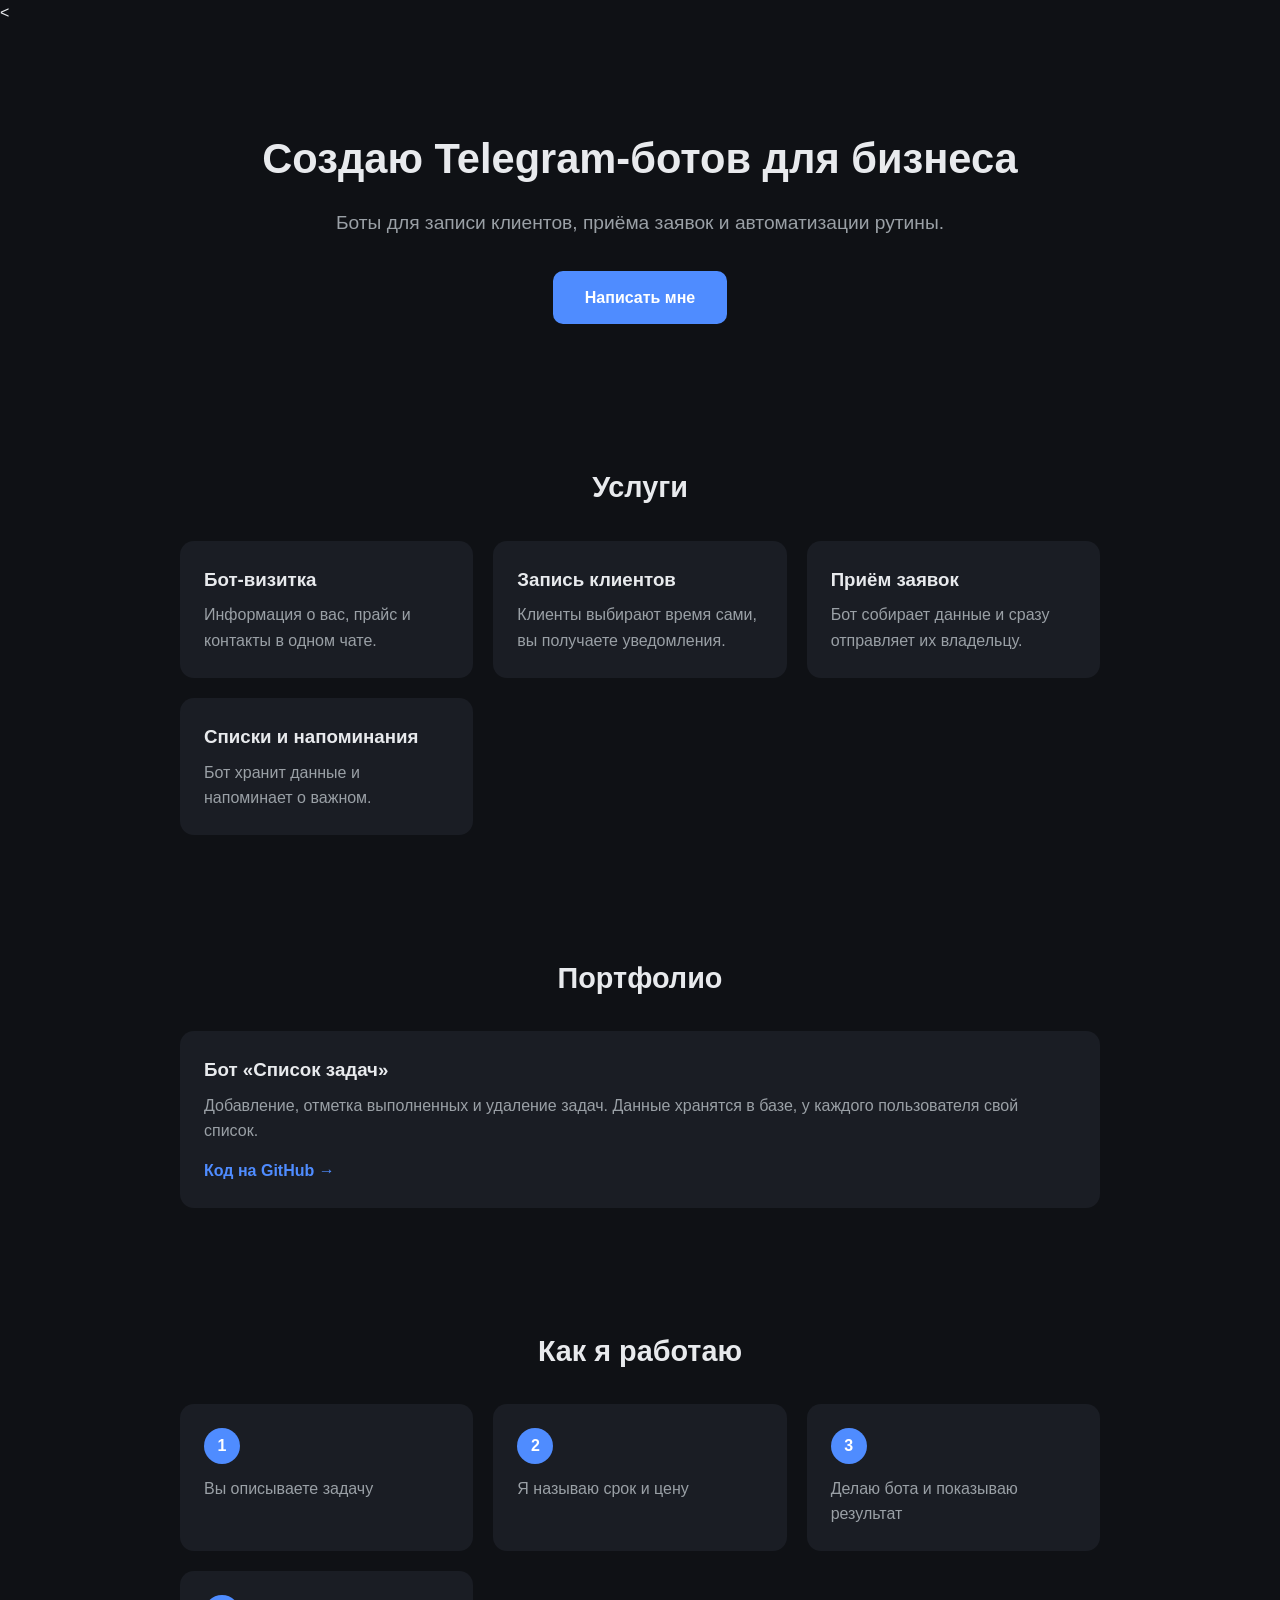
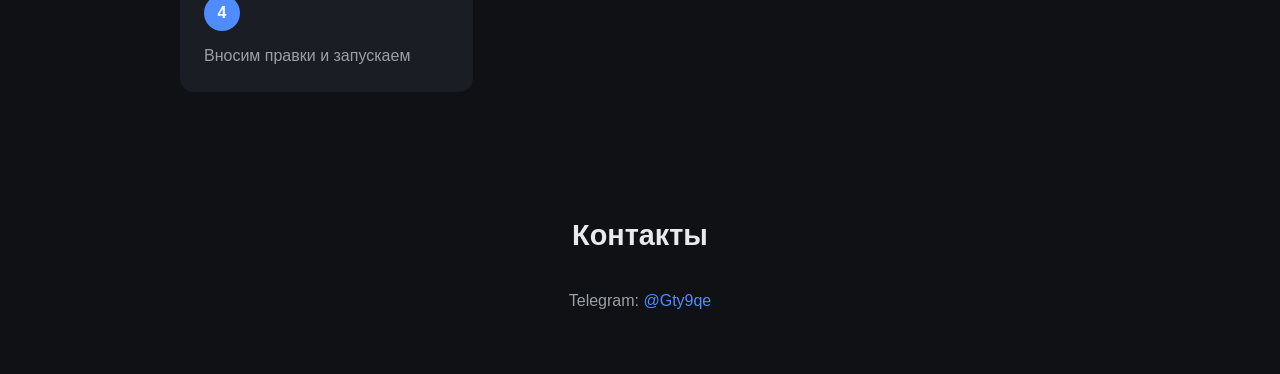
==== index.html @ fd4184c9 "Сайт-визитка" ====
<<!DOCTYPE html>
<html lang="ru">
<head>
    <meta charset="UTF-8">
    <meta name="viewport" content="width=device-width, initial-scale=1.0">
    <title>Создание Telegram-ботов</title>
    <link rel="stylesheet" href="style.css">
</head>
<body>

    <header class="hero">
        <div class="container">
            <h1>Создаю Telegram-ботов для бизнеса</h1>
            <p>Боты для записи клиентов, приёма заявок и автоматизации рутины.</p>
            <a class="btn" href="https://t.me/Gty9qe">Написать мне</a>
        </div>
    </header>

    <section id="services">
        <div class="container">
            <h2>Услуги</h2>
            <div class="cards">
                <div class="card">
                    <h3>Бот-визитка</h3>
                    <p>Информация о вас, прайс и контакты в одном чате.</p>
                </div>
                <div class="card">
                    <h3>Запись клиентов</h3>
                    <p>Клиенты выбирают время сами, вы получаете уведомления.</p>
                </div>
                <div class="card">
                    <h3>Приём заявок</h3>
                    <p>Бот собирает данные и сразу отправляет их владельцу.</p>
                </div>
                <div class="card">
                    <h3>Списки и напоминания</h3>
                    <p>Бот хранит данные и напоминает о важном.</p>
                </div>
            </div>
        </div>
    </section>

    <section id="portfolio">
        <div class="container">
            <h2>Портфолио</h2>
            <div class="cards">
                <div class="card">
                    <h3>Бот «Список задач»</h3>
                    <p>Добавление, отметка выполненных и удаление задач. Данные хранятся в базе, у каждого пользователя свой список.</p>
                    <a href="https://github.com/dizer1221/todo-telegram-bot">Код на GitHub →</a>
                </div>
            </div>
        </div>
    </section>

    <section id="how">
        <div class="container">
            <h2>Как я работаю</h2>
            <div class="cards">
                <div class="card">
                    <span class="num">1</span>
                    <p>Вы описываете задачу</p>
                </div>
                <div class="card">
                    <span class="num">2</span>
                    <p>Я называю срок и цену</p>
                </div>
                <div class="card">
                    <span class="num">3</span>
                    <p>Делаю бота и показываю результат</p>
                </div>
                <div class="card">
                    <span class="num">4</span>
                    <p>Вносим правки и запускаем</p>
                </div>
            </div>
        </div>
    </section>

    <footer>
        <div class="container">
            <h2>Контакты</h2>
            <p>Telegram: <a href="https://t.me/Gty9qe">@Gty9qe</a></p>
        </div>
    </footer>

</body>
</html>
---- style.css ----
* {
    box-sizing: border-box;
    margin: 0;
    padding: 0;
}

:root {
    --bg: #0f1115;
    --card: #1a1d24;
    --text: #e8eaed;
    --muted: #9aa0a6;
    --accent: #4f8cff;
}

body {
    font-family: "Segoe UI", Arial, sans-serif;
    background: var(--bg);
    color: var(--text);
    line-height: 1.6;
}

.container {
    max-width: 960px;
    margin: 0 auto;
    padding: 0 20px;
}

.hero {
    padding: 100px 0 80px;
    text-align: center;
}

.hero h1 {
    font-size: 2.6rem;
    margin-bottom: 16px;
}

.hero p {
    color: var(--muted);
    font-size: 1.2rem;
    margin-bottom: 32px;
}

.btn {
    display: inline-block;
    background: var(--accent);
    color: #fff;
    text-decoration: none;
    padding: 14px 32px;
    border-radius: 10px;
    font-weight: 600;
    transition: transform 0.2s, opacity 0.2s;
}

.btn:hover {
    transform: translateY(-2px);
    opacity: 0.9;
}

section {
    padding: 60px 0;
}

h2 {
    font-size: 1.8rem;
    margin-bottom: 30px;
    text-align: center;
}

.cards {
    display: grid;
    grid-template-columns: repeat(auto-fit, minmax(220px, 1fr));
    gap: 20px;
}

.card {
    background: var(--card);
    padding: 24px;
    border-radius: 14px;
}

.card h3 {
    margin-bottom: 8px;
}

.card p {
    color: var(--muted);
}

.card a {
    display: inline-block;
    margin-top: 14px;
    color: var(--accent);
    text-decoration: none;
    font-weight: 600;
}

.num {
    display: inline-block;
    width: 36px;
    height: 36px;
    line-height: 36px;
    text-align: center;
    border-radius: 50%;
    background: var(--accent);
    color: #fff;
    font-weight: 700;
    margin-bottom: 12px;
}

footer {
    padding: 60px 0;
    text-align: center;
}

footer p {
    color: var(--muted);
}

footer a {
    color: var(--accent);
    text-decoration: none;
}@media (max-width: 600px) {
    .hero {
        padding: 60px 0 50px;
    }

    .hero h1 {
        font-size: 1.8rem;
    }

    .hero p {
        font-size: 1rem;
    }

    section {
        padding: 40px 0;
    }
}
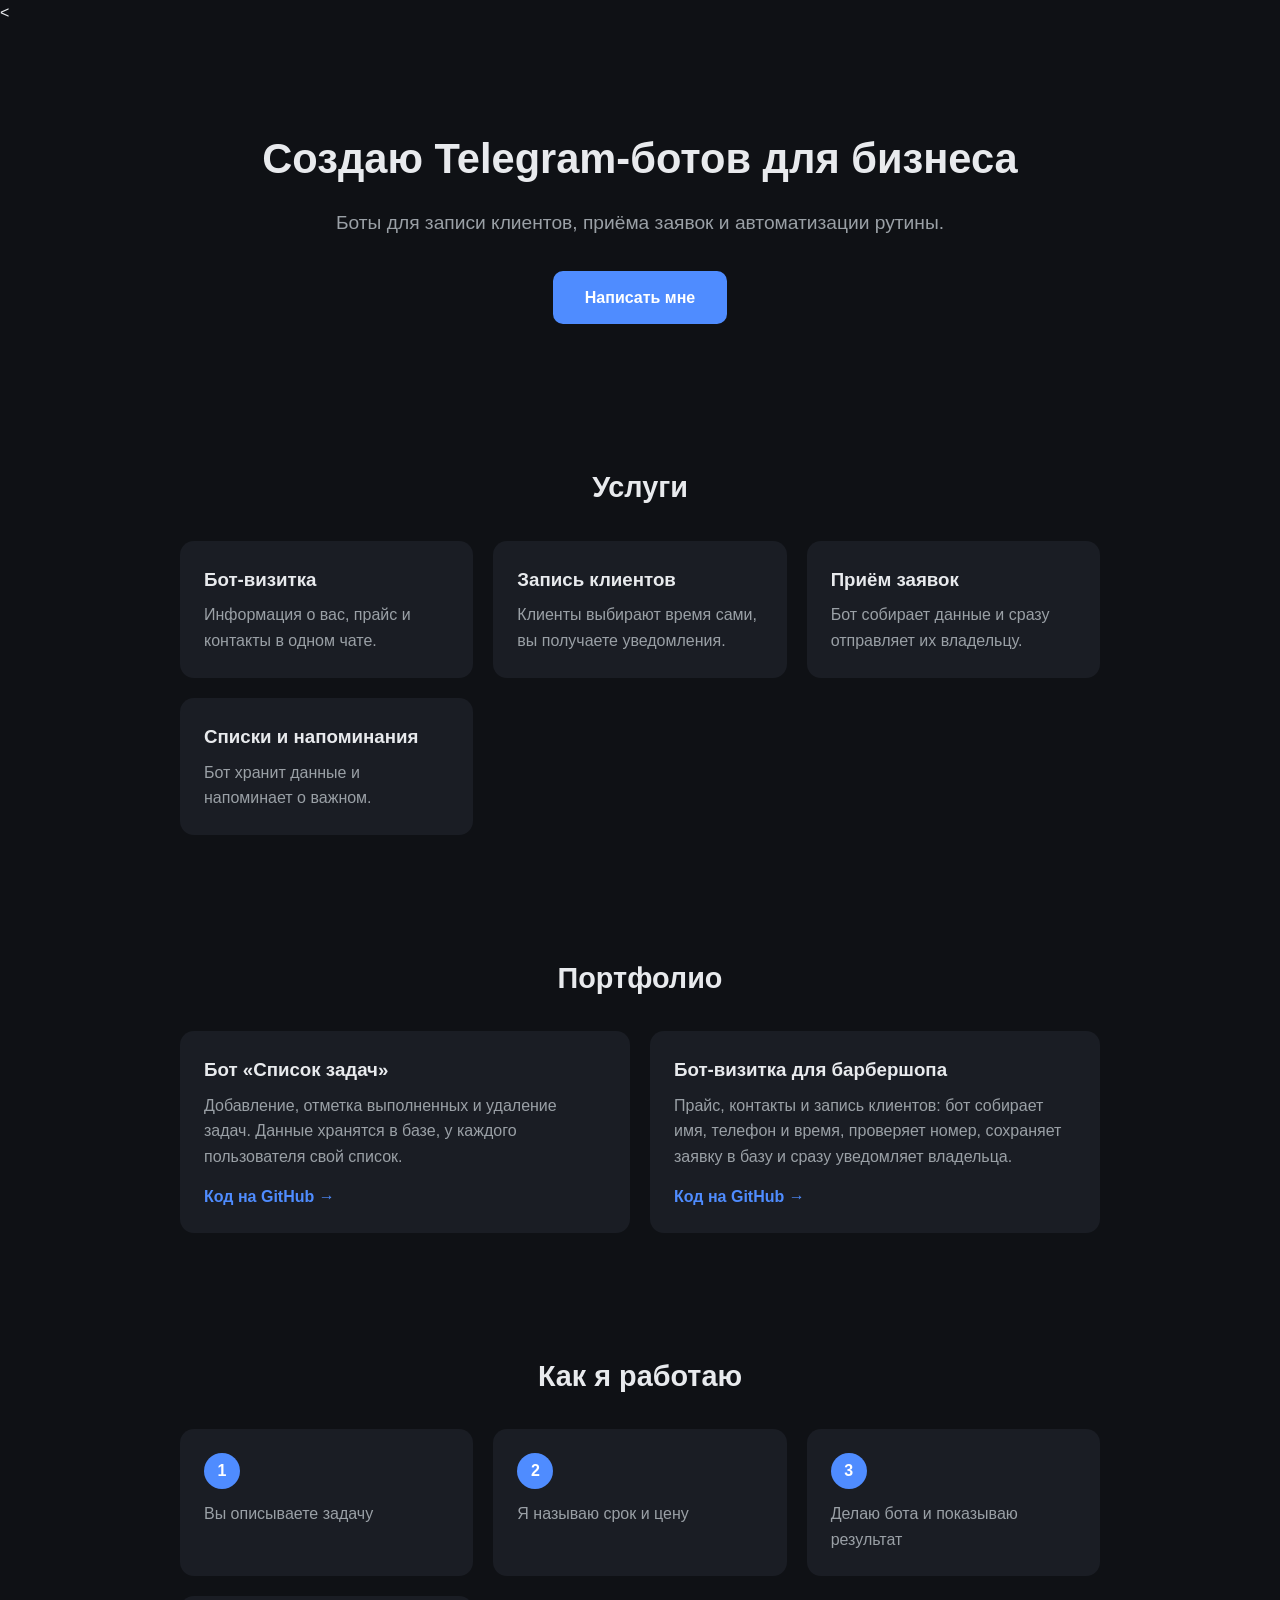
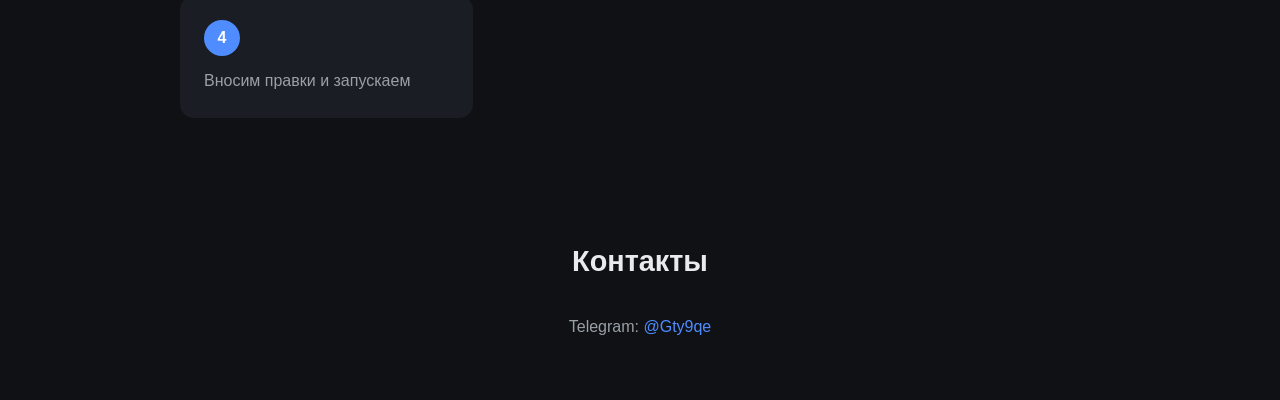
==== commit 2ee5835c: "Добавил Mini App" ====
--- a/index.html
+++ b/index.html
@@ -49,6 +49,11 @@
                     <p>Добавление, отметка выполненных и удаление задач. Данные хранятся в базе, у каждого пользователя свой список.</p>
                     <a href="https://github.com/dizer1221/todo-telegram-bot">Код на GitHub →</a>
                 </div>
+                                <div class="card">
+                    <h3>Бот-визитка для барбершопа</h3>
+                    <p>Прайс, контакты и запись клиентов: бот собирает имя, телефон и время, проверяет номер, сохраняет заявку в базу и сразу уведомляет владельца.</p>
+                    <a href="https://github.com/dizer1221/barber-telegram-bot">Код на GitHub →</a>
+                </div>
             </div>
         </div>
     </section>
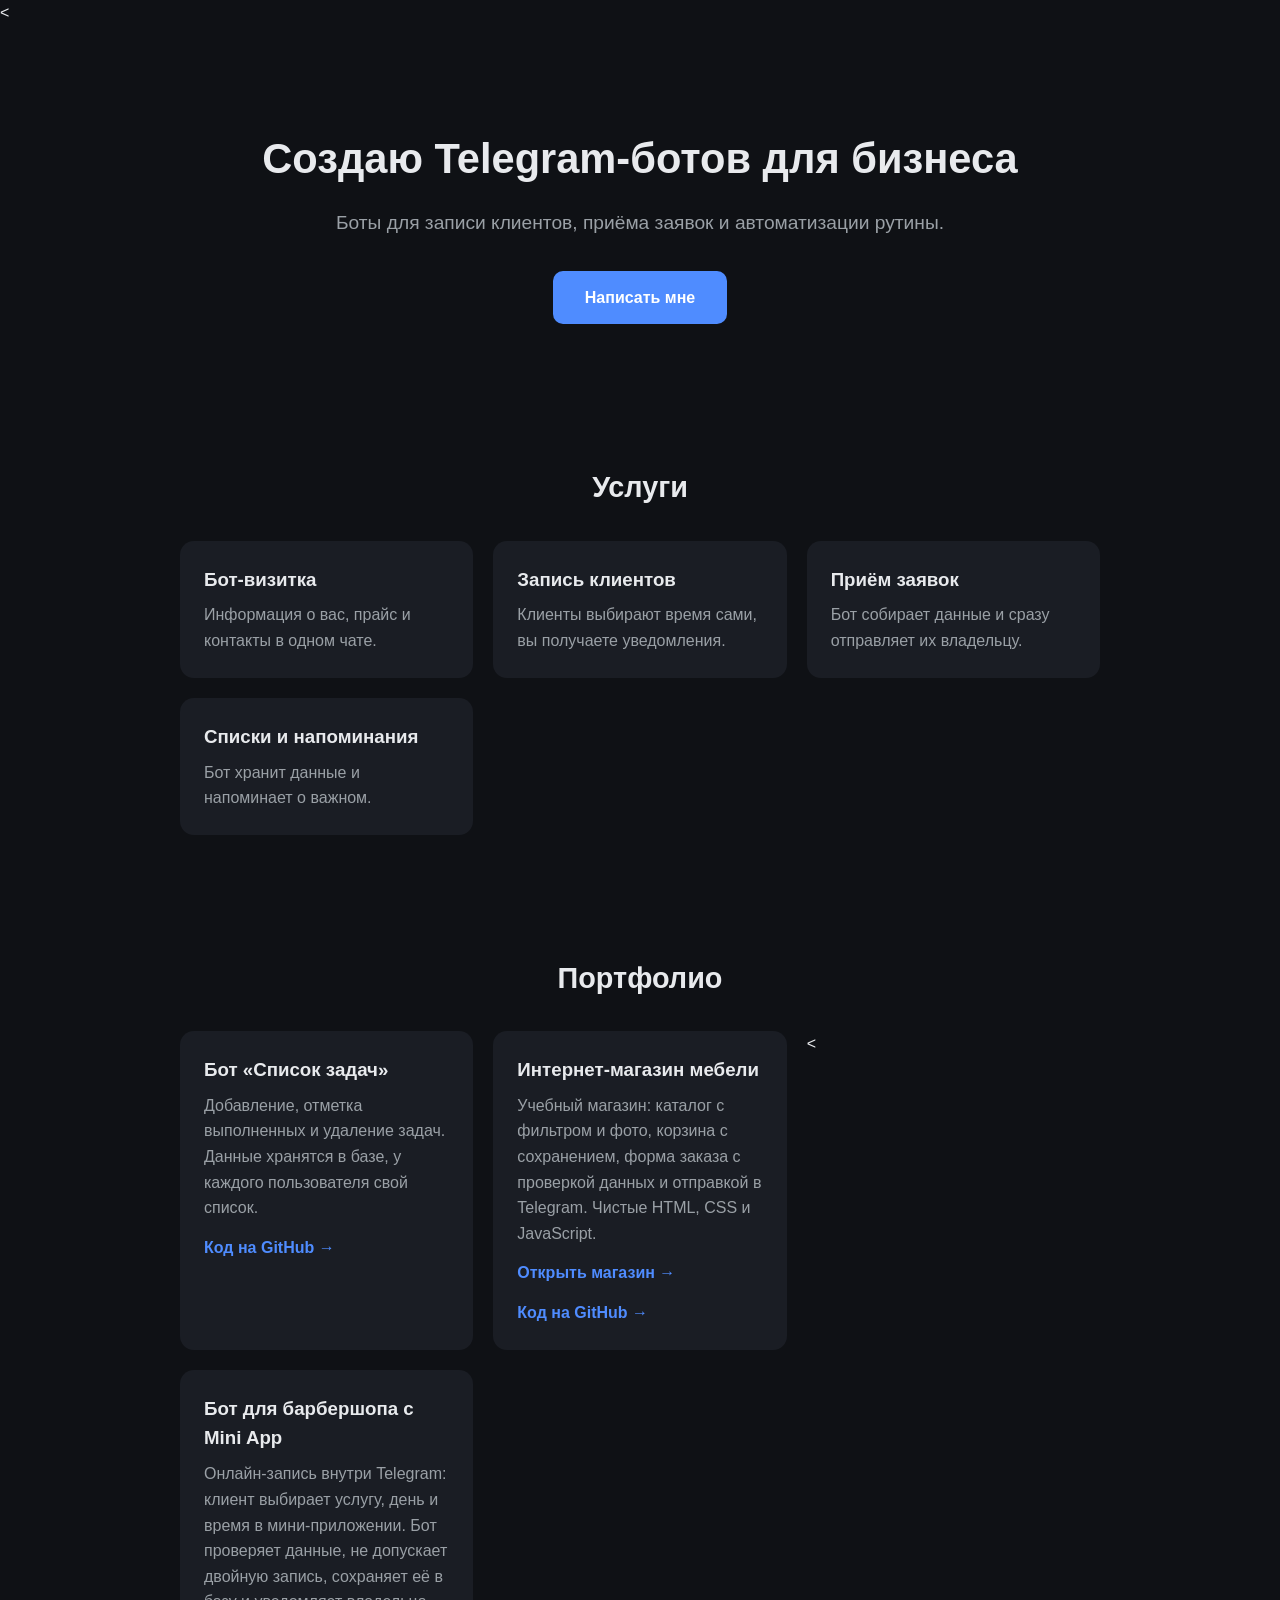
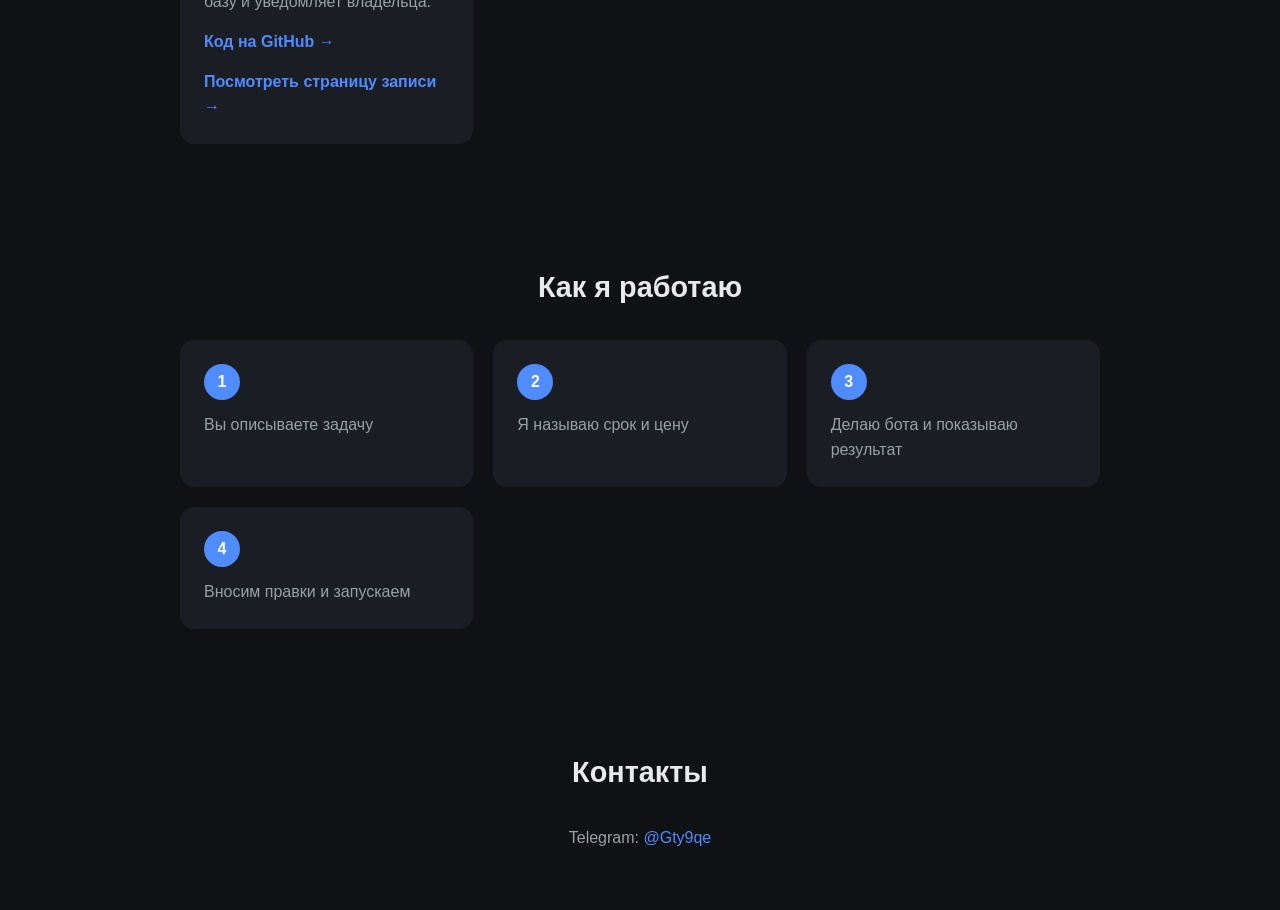
==== commit 2caf3ed9: "Добавил магазин мебели в портфолио" ====
--- a/index.html
+++ b/index.html
@@ -48,11 +48,19 @@
                     <h3>Бот «Список задач»</h3>
                     <p>Добавление, отметка выполненных и удаление задач. Данные хранятся в базе, у каждого пользователя свой список.</p>
                     <a href="https://github.com/dizer1221/todo-telegram-bot">Код на GitHub →</a>
+                </div>                <div class="card">
+                    <h3>Интернет-магазин мебели</h3>
+                    <p>Учебный магазин: каталог с фильтром и фото, корзина с сохранением, форма заказа с проверкой данных и отправкой в Telegram. Чистые HTML, CSS и JavaScript.</p>
+                    <a href="https://dizer1221.github.io/furniture-shop/">Открыть магазин →</a>
+                    <br>
+                    <a href="https://github.com/dizer1221/furniture-shop">Код на GitHub →</a>
                 </div>
-                                <div class="card">
-                    <h3>Бот-визитка для барбершопа</h3>
-                    <p>Прайс, контакты и запись клиентов: бот собирает имя, телефон и время, проверяет номер, сохраняет заявку в базу и сразу уведомляет владельца.</p>
+                                <                <div class="card">
+                    <h3>Бот для барбершопа с Mini App</h3>
+                    <p>Онлайн-запись внутри Telegram: клиент выбирает услугу, день и время в мини-приложении. Бот проверяет данные, не допускает двойную запись, сохраняет её в базу и уведомляет владельца.</p>
                     <a href="https://github.com/dizer1221/barber-telegram-bot">Код на GitHub →</a>
+                    <br>
+                    <a href="https://dizer1221.github.io/barber/">Посмотреть страницу записи →</a>
                 </div>
             </div>
         </div>
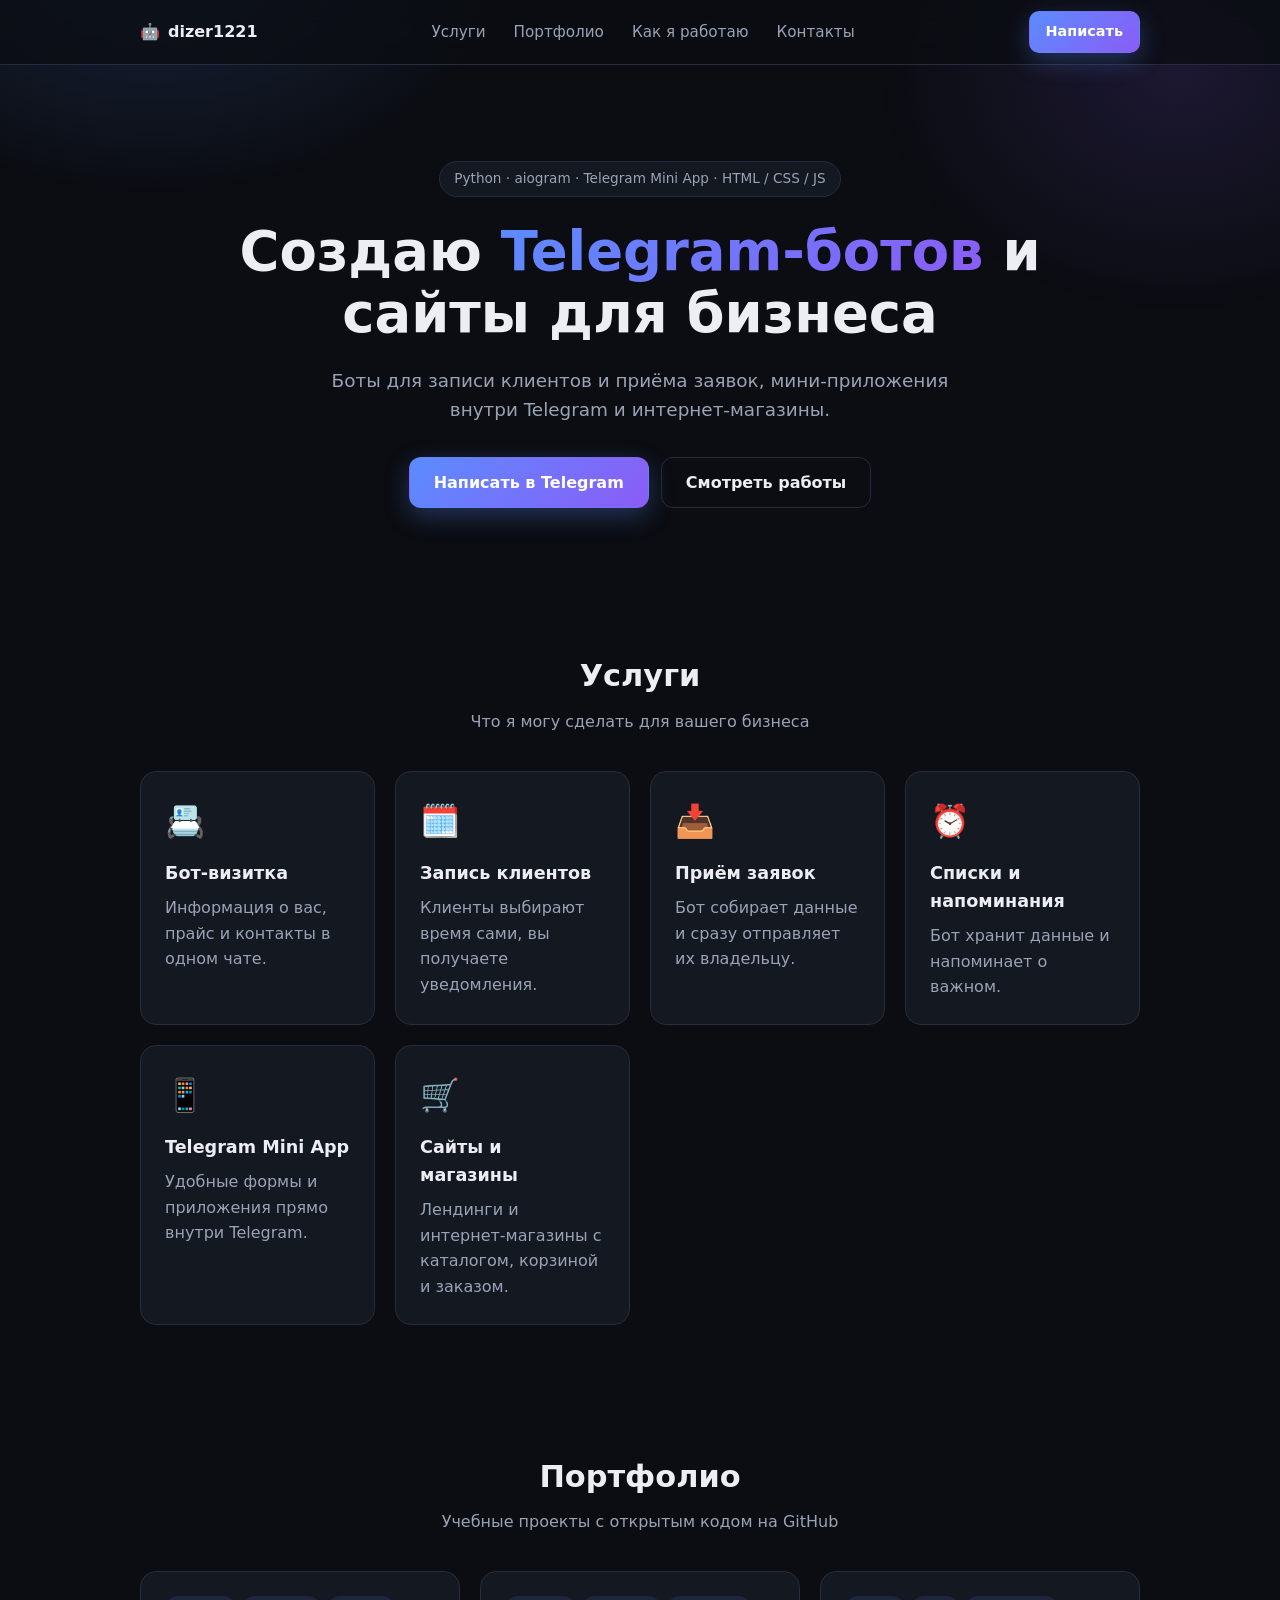
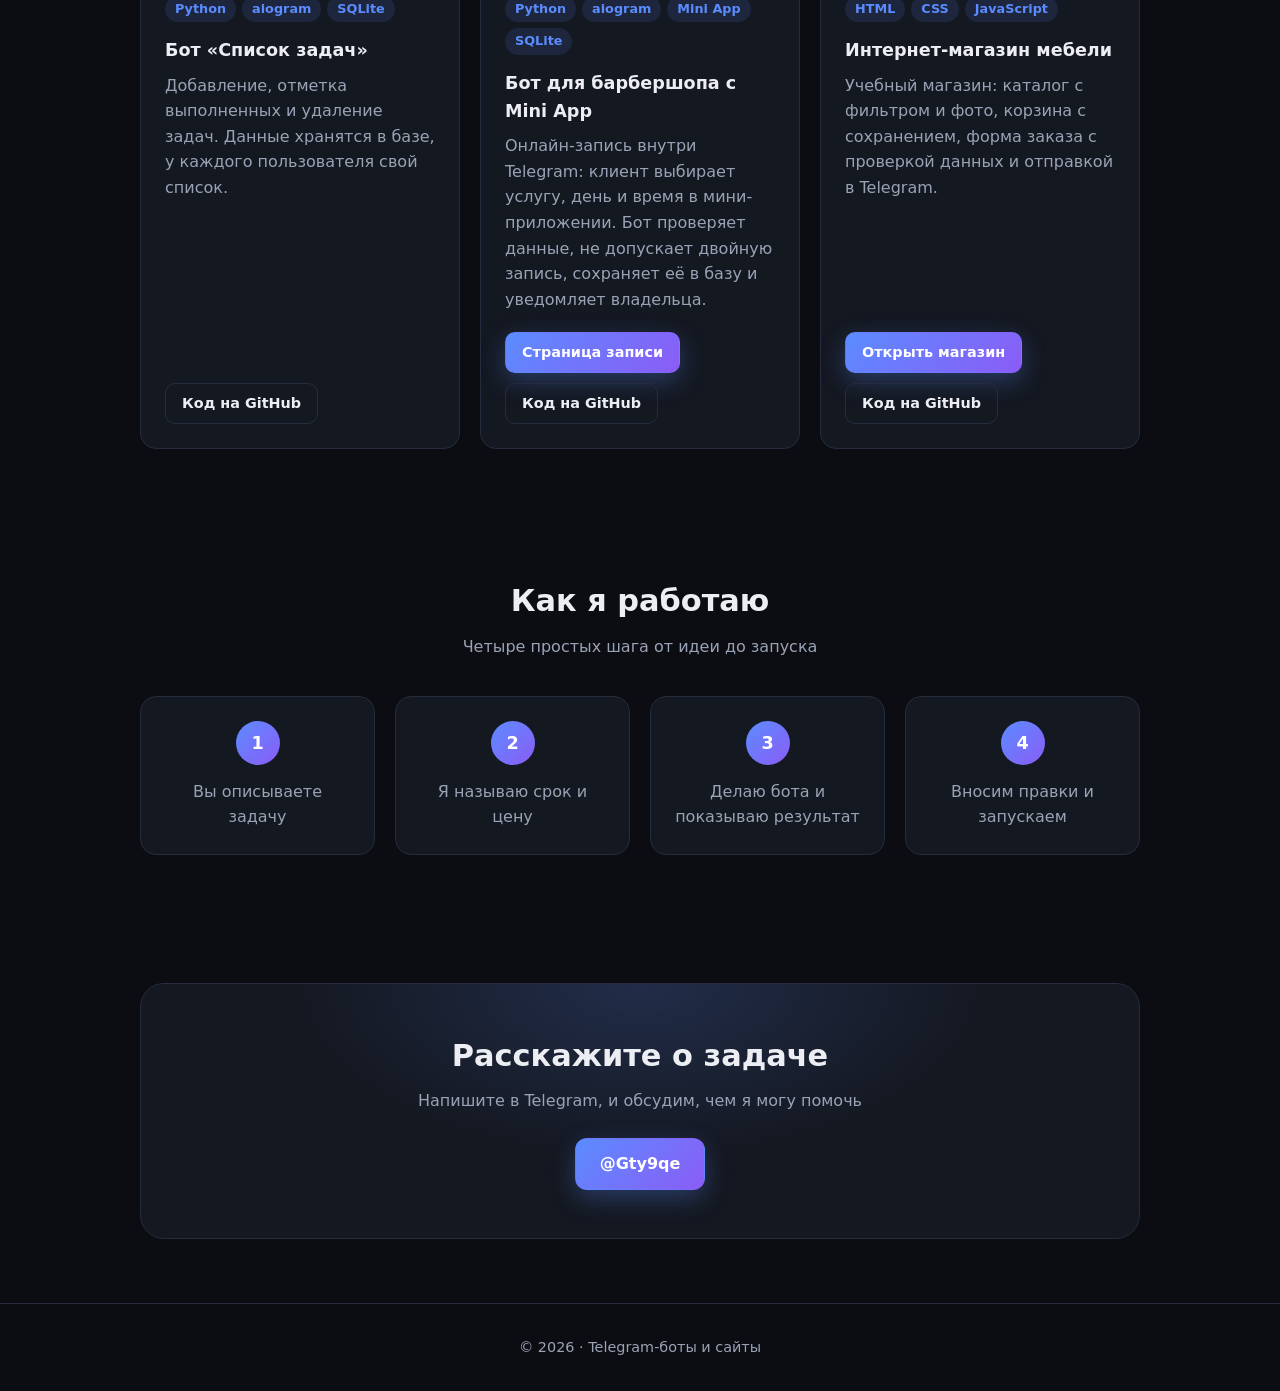
==== commit dc60e718: "Новый дизайн сайта" ====
--- a/index.html
+++ b/index.html
@@ -1,40 +1,75 @@
-<<!DOCTYPE html>
+<!DOCTYPE html>
 <html lang="ru">
 <head>
     <meta charset="UTF-8">
     <meta name="viewport" content="width=device-width, initial-scale=1.0">
-    <title>Создание Telegram-ботов</title>
+    <meta name="description" content="Создаю Telegram-ботов, Mini App и сайты. Примеры работ с кодом на GitHub.">
+    <meta name="theme-color" content="#0b0d12">
+    <title>Telegram-боты и сайты</title>
+    <link rel="icon" href="data:image/svg+xml,%3Csvg xmlns='http://www.w3.org/2000/svg' viewBox='0 0 100 100'%3E%3Ctext y='.9em' font-size='90'%3E🤖%3C/text%3E%3C/svg%3E">
     <link rel="stylesheet" href="style.css">
 </head>
 <body>
 
-    <header class="hero">
+    <nav class="nav">
+        <div class="container nav-inner">
+            <a class="brand" href="#top">🤖 <span>dizer1221</span></a>
+            <ul class="nav-links">
+                <li><a href="#services">Услуги</a></li>
+                <li><a href="#portfolio">Портфолио</a></li>
+                <li><a href="#how">Как я работаю</a></li>
+                <li><a href="#contacts">Контакты</a></li>
+            </ul>
+            <a class="btn btn-primary btn-sm" href="https://t.me/Gty9qe" target="_blank" rel="noopener">Написать</a>
+        </div>
+    </nav>
+
+    <header class="hero" id="top">
         <div class="container">
-            <h1>Создаю Telegram-ботов для бизнеса</h1>
-            <p>Боты для записи клиентов, приёма заявок и автоматизации рутины.</p>
-            <a class="btn" href="https://t.me/Gty9qe">Написать мне</a>
+            <span class="badge">Python · aiogram · Telegram Mini App · HTML / CSS / JS</span>
+            <h1>Создаю <span class="grad">Telegram-ботов</span> и сайты для бизнеса</h1>
+            <p class="lead">Боты для записи клиентов и приёма заявок, мини-приложения внутри Telegram и интернет-магазины.</p>
+            <div class="hero-actions">
+                <a class="btn btn-primary" href="https://t.me/Gty9qe" target="_blank" rel="noopener">Написать в Telegram</a>
+                <a class="btn btn-ghost" href="#portfolio">Смотреть работы</a>
+            </div>
         </div>
     </header>
 
     <section id="services">
         <div class="container">
             <h2>Услуги</h2>
+            <p class="section-lead">Что я могу сделать для вашего бизнеса</p>
             <div class="cards">
                 <div class="card">
+                    <div class="icon">📇</div>
                     <h3>Бот-визитка</h3>
                     <p>Информация о вас, прайс и контакты в одном чате.</p>
                 </div>
                 <div class="card">
+                    <div class="icon">🗓️</div>
                     <h3>Запись клиентов</h3>
                     <p>Клиенты выбирают время сами, вы получаете уведомления.</p>
                 </div>
                 <div class="card">
+                    <div class="icon">📥</div>
                     <h3>Приём заявок</h3>
                     <p>Бот собирает данные и сразу отправляет их владельцу.</p>
                 </div>
                 <div class="card">
+                    <div class="icon">⏰</div>
                     <h3>Списки и напоминания</h3>
                     <p>Бот хранит данные и напоминает о важном.</p>
+                </div>
+                <div class="card">
+                    <div class="icon">📱</div>
+                    <h3>Telegram Mini App</h3>
+                    <p>Удобные формы и приложения прямо внутри Telegram.</p>
+                </div>
+                <div class="card">
+                    <div class="icon">🛒</div>
+                    <h3>Сайты и магазины</h3>
+                    <p>Лендинги и интернет-магазины с каталогом, корзиной и заказом.</p>
                 </div>
             </div>
         </div>
@@ -43,25 +78,51 @@
     <section id="portfolio">
         <div class="container">
             <h2>Портфолио</h2>
-            <div class="cards">
-                <div class="card">
+            <p class="section-lead">Учебные проекты с открытым кодом на GitHub</p>
+            <div class="cards cards-wide">
+
+                <article class="card project">
+                    <div class="tags">
+                        <span class="tag">Python</span>
+                        <span class="tag">aiogram</span>
+                        <span class="tag">SQLite</span>
+                    </div>
                     <h3>Бот «Список задач»</h3>
                     <p>Добавление, отметка выполненных и удаление задач. Данные хранятся в базе, у каждого пользователя свой список.</p>
-                    <a href="https://github.com/dizer1221/todo-telegram-bot">Код на GitHub →</a>
-                </div>                <div class="card">
-                    <h3>Интернет-магазин мебели</h3>
-                    <p>Учебный магазин: каталог с фильтром и фото, корзина с сохранением, форма заказа с проверкой данных и отправкой в Telegram. Чистые HTML, CSS и JavaScript.</p>
-                    <a href="https://dizer1221.github.io/furniture-shop/">Открыть магазин →</a>
-                    <br>
-                    <a href="https://github.com/dizer1221/furniture-shop">Код на GitHub →</a>
-                </div>
-                                <                <div class="card">
+                    <div class="links">
+                        <a class="btn btn-ghost btn-sm" href="https://github.com/dizer1221/todo-telegram-bot" target="_blank" rel="noopener">Код на GitHub</a>
+                    </div>
+                </article>
+
+                <article class="card project">
+                    <div class="tags">
+                        <span class="tag">Python</span>
+                        <span class="tag">aiogram</span>
+                        <span class="tag">Mini App</span>
+                        <span class="tag">SQLite</span>
+                    </div>
                     <h3>Бот для барбершопа с Mini App</h3>
                     <p>Онлайн-запись внутри Telegram: клиент выбирает услугу, день и время в мини-приложении. Бот проверяет данные, не допускает двойную запись, сохраняет её в базу и уведомляет владельца.</p>
-                    <a href="https://github.com/dizer1221/barber-telegram-bot">Код на GitHub →</a>
-                    <br>
-                    <a href="https://dizer1221.github.io/barber/">Посмотреть страницу записи →</a>
-                </div>
+                    <div class="links">
+                        <a class="btn btn-primary btn-sm" href="https://dizer1221.github.io/barber/" target="_blank" rel="noopener">Страница записи</a>
+                        <a class="btn btn-ghost btn-sm" href="https://github.com/dizer1221/barber-telegram-bot" target="_blank" rel="noopener">Код на GitHub</a>
+                    </div>
+                </article>
+
+                <article class="card project">
+                    <div class="tags">
+                        <span class="tag">HTML</span>
+                        <span class="tag">CSS</span>
+                        <span class="tag">JavaScript</span>
+                    </div>
+                    <h3>Интернет-магазин мебели</h3>
+                    <p>Учебный магазин: каталог с фильтром и фото, корзина с сохранением, форма заказа с проверкой данных и отправкой в Telegram.</p>
+                    <div class="links">
+                        <a class="btn btn-primary btn-sm" href="https://dizer1221.github.io/furniture-shop/" target="_blank" rel="noopener">Открыть магазин</a>
+                        <a class="btn btn-ghost btn-sm" href="https://github.com/dizer1221/furniture-shop" target="_blank" rel="noopener">Код на GitHub</a>
+                    </div>
+                </article>
+
             </div>
         </div>
     </section>
@@ -69,20 +130,21 @@
     <section id="how">
         <div class="container">
             <h2>Как я работаю</h2>
+            <p class="section-lead">Четыре простых шага от идеи до запуска</p>
             <div class="cards">
-                <div class="card">
+                <div class="card step">
                     <span class="num">1</span>
                     <p>Вы описываете задачу</p>
                 </div>
-                <div class="card">
+                <div class="card step">
                     <span class="num">2</span>
                     <p>Я называю срок и цену</p>
                 </div>
-                <div class="card">
+                <div class="card step">
                     <span class="num">3</span>
                     <p>Делаю бота и показываю результат</p>
                 </div>
-                <div class="card">
+                <div class="card step">
                     <span class="num">4</span>
                     <p>Вносим правки и запускаем</p>
                 </div>
@@ -90,10 +152,19 @@
         </div>
     </section>
 
+    <section id="contacts">
+        <div class="container">
+            <div class="cta">
+                <h2>Расскажите о задаче</h2>
+                <p class="section-lead">Напишите в Telegram, и обсудим, чем я могу помочь</p>
+                <a class="btn btn-primary" href="https://t.me/Gty9qe" target="_blank" rel="noopener">@Gty9qe</a>
+            </div>
+        </div>
+    </section>
+
     <footer>
         <div class="container">
-            <h2>Контакты</h2>
-            <p>Telegram: <a href="https://t.me/Gty9qe">@Gty9qe</a></p>
+            <p>© 2026 · Telegram-боты и сайты</p>
         </div>
     </footer>
 
--- a/style.css
+++ b/style.css
@@ -1,139 +1,338 @@
-* {
+*,
+*::before,
+*::after {
     box-sizing: border-box;
     margin: 0;
     padding: 0;
 }
 
+html {
+    scroll-behavior: smooth;
+    scroll-padding-top: 80px;
+}
+
 :root {
-    --bg: #0f1115;
-    --card: #1a1d24;
-    --text: #e8eaed;
-    --muted: #9aa0a6;
-    --accent: #4f8cff;
+    --bg: #0b0d12;
+    --surface: #141821;
+    --border: #262c3d;
+    --text: #eceef4;
+    --muted: #9aa3b5;
+    --accent: #5b8cff;
+    --accent-2: #8b5cf6;
 }
 
 body {
-    font-family: "Segoe UI", Arial, sans-serif;
+    font-family: "Segoe UI", system-ui, -apple-system, Arial, sans-serif;
     background: var(--bg);
     color: var(--text);
     line-height: 1.6;
+    -webkit-font-smoothing: antialiased;
+}
+
+/* Мягкое свечение на фоне */
+body::before {
+    content: "";
+    position: fixed;
+    inset: 0;
+    z-index: -1;
+    background:
+        radial-gradient(600px 400px at 12% -5%, rgba(91, 140, 255, 0.18), transparent 60%),
+        radial-gradient(500px 400px at 92% 8%, rgba(139, 92, 246, 0.14), transparent 60%);
 }
 
 .container {
-    max-width: 960px;
+    max-width: 1040px;
     margin: 0 auto;
     padding: 0 20px;
 }
 
+/* Кнопки */
+.btn {
+    display: inline-flex;
+    align-items: center;
+    justify-content: center;
+    padding: 12px 24px;
+    border-radius: 12px;
+    border: 1px solid transparent;
+    font-weight: 600;
+    text-decoration: none;
+    transition: transform 0.2s, box-shadow 0.2s, background 0.2s;
+}
+
+.btn-primary {
+    background: linear-gradient(135deg, var(--accent), var(--accent-2));
+    color: #fff;
+    box-shadow: 0 8px 24px rgba(91, 140, 255, 0.3);
+}
+
+.btn-primary:hover {
+    transform: translateY(-2px);
+    box-shadow: 0 12px 28px rgba(91, 140, 255, 0.45);
+}
+
+.btn-ghost {
+    border-color: var(--border);
+    color: var(--text);
+    background: transparent;
+}
+
+.btn-ghost:hover {
+    background: var(--surface);
+    transform: translateY(-2px);
+}
+
+.btn-sm {
+    padding: 8px 16px;
+    font-size: 0.9rem;
+    border-radius: 10px;
+}
+
+a:focus-visible,
+.btn:focus-visible {
+    outline: 2px solid var(--accent);
+    outline-offset: 3px;
+}
+
+/* Меню */
+.nav {
+    position: sticky;
+    top: 0;
+    z-index: 50;
+    background: rgba(11, 13, 18, 0.78);
+    -webkit-backdrop-filter: blur(12px);
+    backdrop-filter: blur(12px);
+    border-bottom: 1px solid var(--border);
+}
+
+.nav-inner {
+    display: flex;
+    align-items: center;
+    justify-content: space-between;
+    height: 64px;
+}
+
+.brand {
+    display: flex;
+    align-items: center;
+    gap: 8px;
+    color: var(--text);
+    font-weight: 700;
+    text-decoration: none;
+}
+
+.nav-links {
+    display: flex;
+    gap: 28px;
+    list-style: none;
+}
+
+.nav-links a {
+    color: var(--muted);
+    text-decoration: none;
+    font-size: 0.95rem;
+    transition: color 0.2s;
+}
+
+.nav-links a:hover {
+    color: var(--text);
+}
+
+/* Первый экран */
 .hero {
-    padding: 100px 0 80px;
-    text-align: center;
+    padding: 96px 0 80px;
+    text-align: center;
+}
+
+.badge {
+    display: inline-block;
+    padding: 6px 14px;
+    border: 1px solid var(--border);
+    border-radius: 999px;
+    background: var(--surface);
+    color: var(--muted);
+    font-size: 0.85rem;
+    margin-bottom: 24px;
 }
 
 .hero h1 {
-    font-size: 2.6rem;
-    margin-bottom: 16px;
-}
-
-.hero p {
-    color: var(--muted);
-    font-size: 1.2rem;
-    margin-bottom: 32px;
-}
-
-.btn {
-    display: inline-block;
-    background: var(--accent);
-    color: #fff;
-    text-decoration: none;
-    padding: 14px 32px;
-    border-radius: 10px;
-    font-weight: 600;
-    transition: transform 0.2s, opacity 0.2s;
-}
-
-.btn:hover {
-    transform: translateY(-2px);
-    opacity: 0.9;
-}
-
+    font-size: clamp(2rem, 5vw, 3.4rem);
+    line-height: 1.15;
+    margin-bottom: 20px;
+}
+
+.grad {
+    background: linear-gradient(135deg, var(--accent), var(--accent-2));
+    -webkit-background-clip: text;
+    background-clip: text;
+    -webkit-text-fill-color: transparent;
+    color: transparent;
+}
+
+.lead {
+    max-width: 620px;
+    margin: 0 auto 32px;
+    color: var(--muted);
+    font-size: 1.15rem;
+}
+
+.hero-actions {
+    display: flex;
+    flex-wrap: wrap;
+    gap: 12px;
+    justify-content: center;
+}
+
+/* Разделы */
 section {
-    padding: 60px 0;
+    padding: 64px 0;
 }
 
 h2 {
-    font-size: 1.8rem;
-    margin-bottom: 30px;
-    text-align: center;
+    font-size: 1.9rem;
+    text-align: center;
+    margin-bottom: 8px;
+}
+
+.section-lead {
+    text-align: center;
+    color: var(--muted);
+    margin-bottom: 36px;
 }
 
 .cards {
     display: grid;
-    grid-template-columns: repeat(auto-fit, minmax(220px, 1fr));
+    grid-template-columns: repeat(auto-fit, minmax(230px, 1fr));
     gap: 20px;
 }
 
+.cards-wide {
+    grid-template-columns: repeat(auto-fit, minmax(300px, 1fr));
+}
+
 .card {
-    background: var(--card);
+    background: var(--surface);
+    border: 1px solid var(--border);
+    border-radius: 16px;
     padding: 24px;
-    border-radius: 14px;
+    transition: transform 0.2s, border-color 0.2s, box-shadow 0.2s;
+}
+
+.card:hover {
+    transform: translateY(-4px);
+    border-color: var(--accent);
+    box-shadow: 0 12px 32px rgba(0, 0, 0, 0.35);
 }
 
 .card h3 {
     margin-bottom: 8px;
+    font-size: 1.1rem;
 }
 
 .card p {
     color: var(--muted);
 }
 
-.card a {
-    display: inline-block;
-    margin-top: 14px;
+.icon {
+    font-size: 2rem;
+    margin-bottom: 12px;
+}
+
+/* Проекты */
+.project {
+    display: flex;
+    flex-direction: column;
+}
+
+.project p {
+    flex: 1;
+}
+
+.tags {
+    display: flex;
+    flex-wrap: wrap;
+    gap: 6px;
+    margin-bottom: 14px;
+}
+
+.tag {
+    padding: 3px 10px;
+    border-radius: 999px;
+    background: rgba(91, 140, 255, 0.12);
     color: var(--accent);
-    text-decoration: none;
+    font-size: 0.8rem;
     font-weight: 600;
 }
 
+.links {
+    display: flex;
+    flex-wrap: wrap;
+    gap: 10px;
+    margin-top: 20px;
+}
+
+/* Шаги */
+.step {
+    text-align: center;
+}
+
 .num {
-    display: inline-block;
-    width: 36px;
-    height: 36px;
-    line-height: 36px;
-    text-align: center;
+    display: inline-flex;
+    align-items: center;
+    justify-content: center;
+    width: 44px;
+    height: 44px;
     border-radius: 50%;
-    background: var(--accent);
+    background: linear-gradient(135deg, var(--accent), var(--accent-2));
     color: #fff;
     font-weight: 700;
-    margin-bottom: 12px;
+    font-size: 1.1rem;
+    margin-bottom: 14px;
+}
+
+/* Контакты */
+.cta {
+    text-align: center;
+    padding: 48px 24px;
+    border: 1px solid var(--border);
+    border-radius: 24px;
+    background:
+        radial-gradient(500px 250px at 50% 0%, rgba(91, 140, 255, 0.18), transparent 70%),
+        var(--surface);
+}
+
+.cta .section-lead {
+    margin-bottom: 24px;
 }
 
 footer {
-    padding: 60px 0;
-    text-align: center;
-}
-
-footer p {
-    color: var(--muted);
-}
-
-footer a {
-    color: var(--accent);
-    text-decoration: none;
-}@media (max-width: 600px) {
+    padding: 32px 0;
+    text-align: center;
+    color: var(--muted);
+    font-size: 0.9rem;
+    border-top: 1px solid var(--border);
+}
+
+/* Телефон */
+@media (max-width: 720px) {
+    .nav-links {
+        display: none;
+    }
+
     .hero {
-        padding: 60px 0 50px;
-    }
-
-    .hero h1 {
-        font-size: 1.8rem;
-    }
-
-    .hero p {
-        font-size: 1rem;
+        padding: 56px 0 48px;
     }
 
     section {
-        padding: 40px 0;
+        padding: 44px 0;
+    }
+}
+
+@media (prefers-reduced-motion: reduce) {
+    html {
+        scroll-behavior: auto;
+    }
+
+    * {
+        transition: none !important;
     }
 }
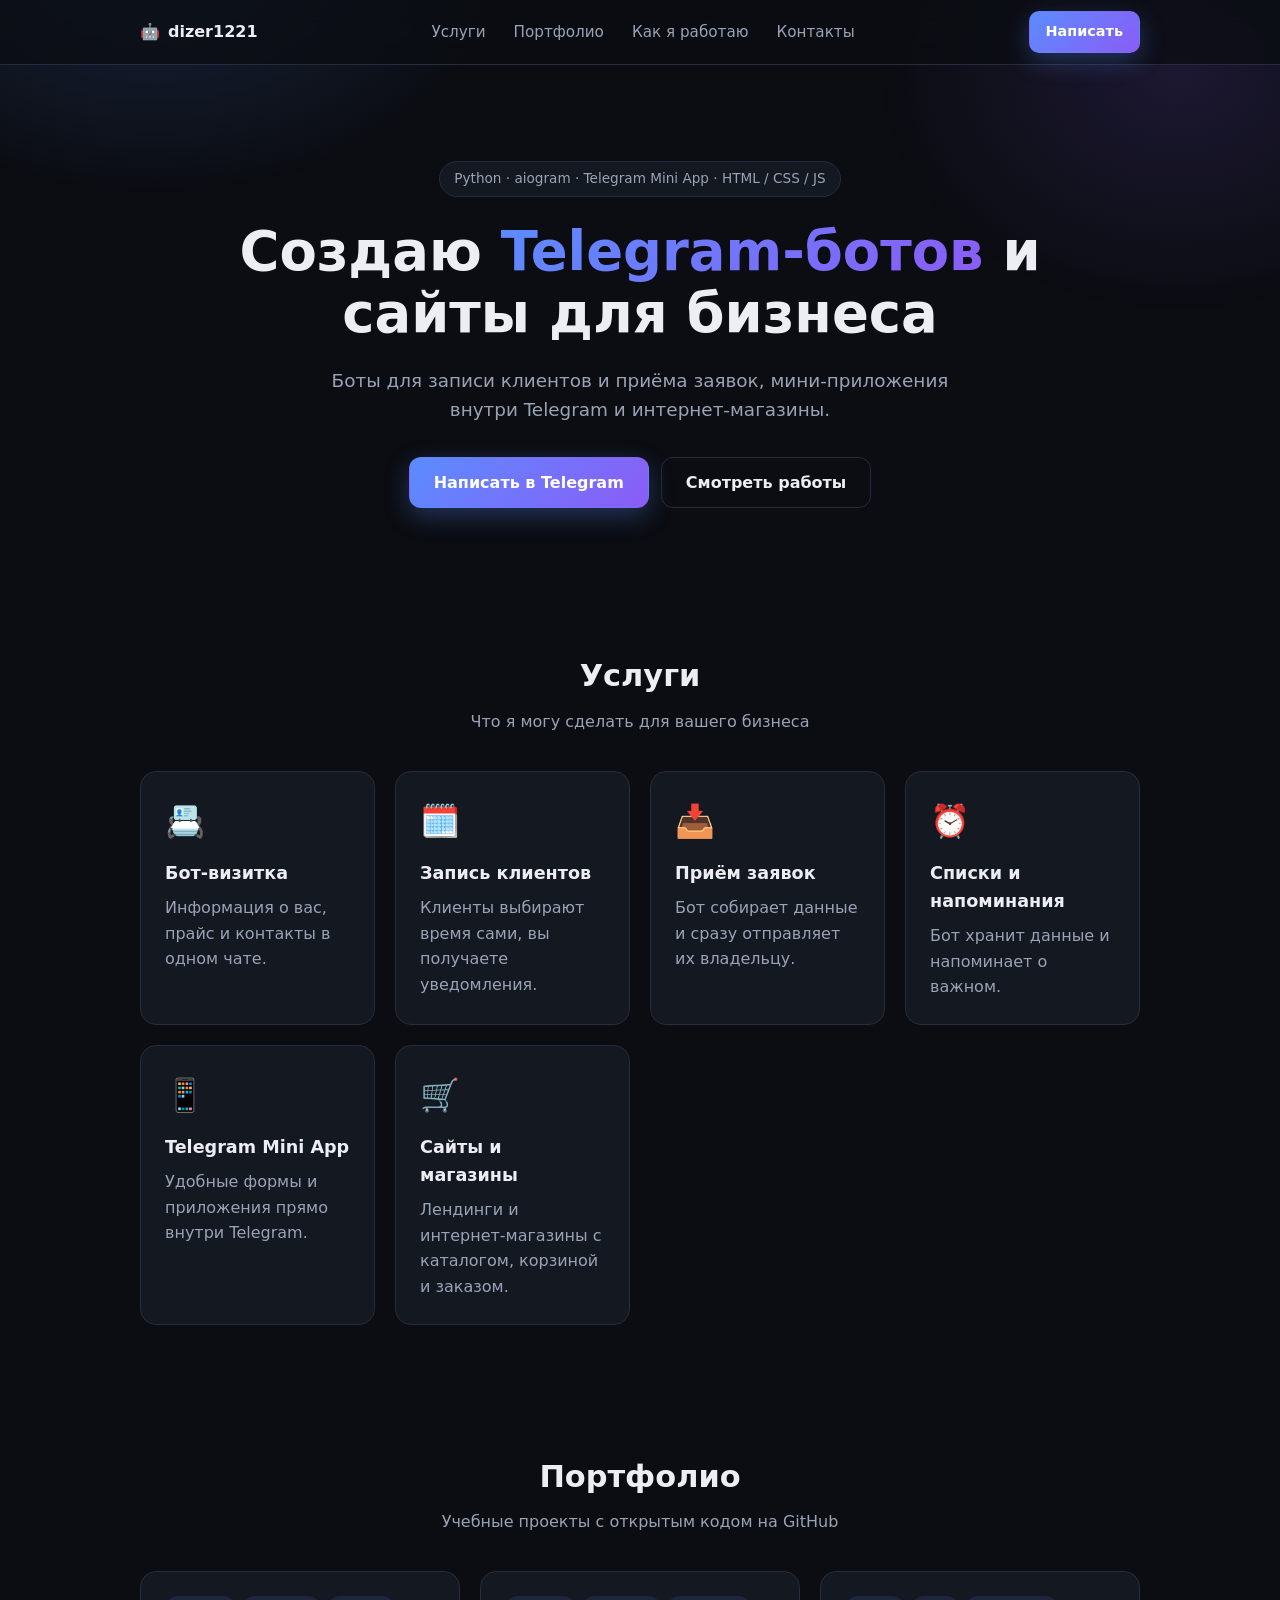
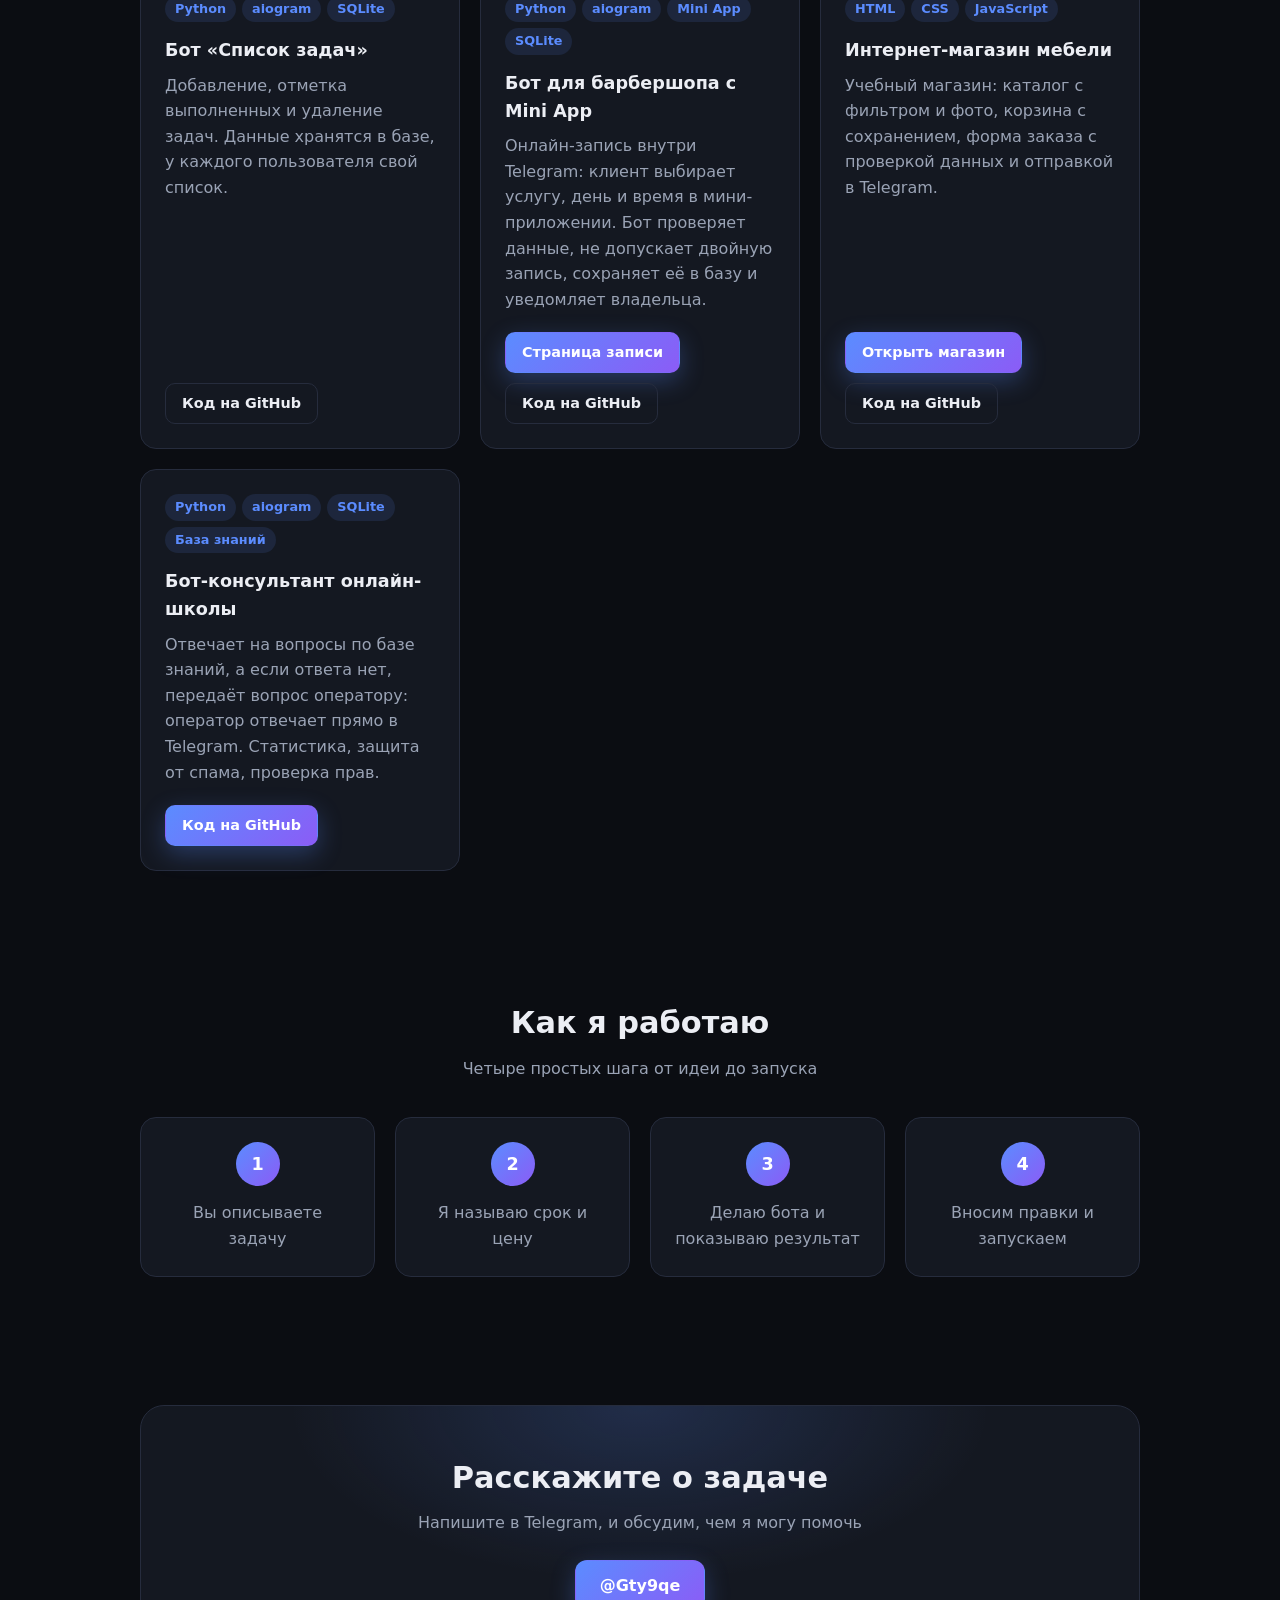
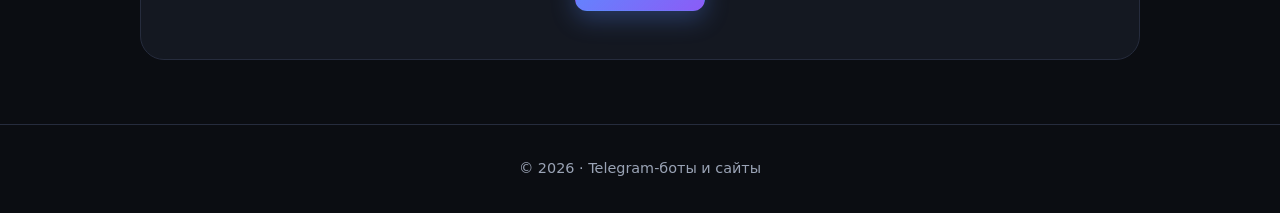
==== commit 49a3cf84: "Убрал дубли карточек проектов" ====
--- a/index.html
+++ b/index.html
@@ -122,7 +122,20 @@
                         <a class="btn btn-ghost btn-sm" href="https://github.com/dizer1221/furniture-shop" target="_blank" rel="noopener">Код на GitHub</a>
                     </div>
                 </article>
-
+                <article class="card project">
+                    <div class="tags">
+                        <span class="tag">Python</span>
+                        <span class="tag">aiogram</span>
+                        <span class="tag">SQLite</span>
+                        <span class="tag">База знаний</span>
+                    </div>
+                    <h3>Бот-консультант онлайн-школы</h3>
+                    <p>Отвечает на вопросы по базе знаний, а если ответа нет, передаёт вопрос оператору: оператор отвечает прямо в Telegram. Статистика, защита от спама, проверка прав.</p>
+                    <div class="links">
+                        <a class="btn btn-primary btn-sm" href="https://github.com/dizer1221/consultant-telegram-bot" target="_blank" rel="noopener">Код на GitHub</a>
+                    </div>
+                </article>                                
+                                        
             </div>
         </div>
     </section>
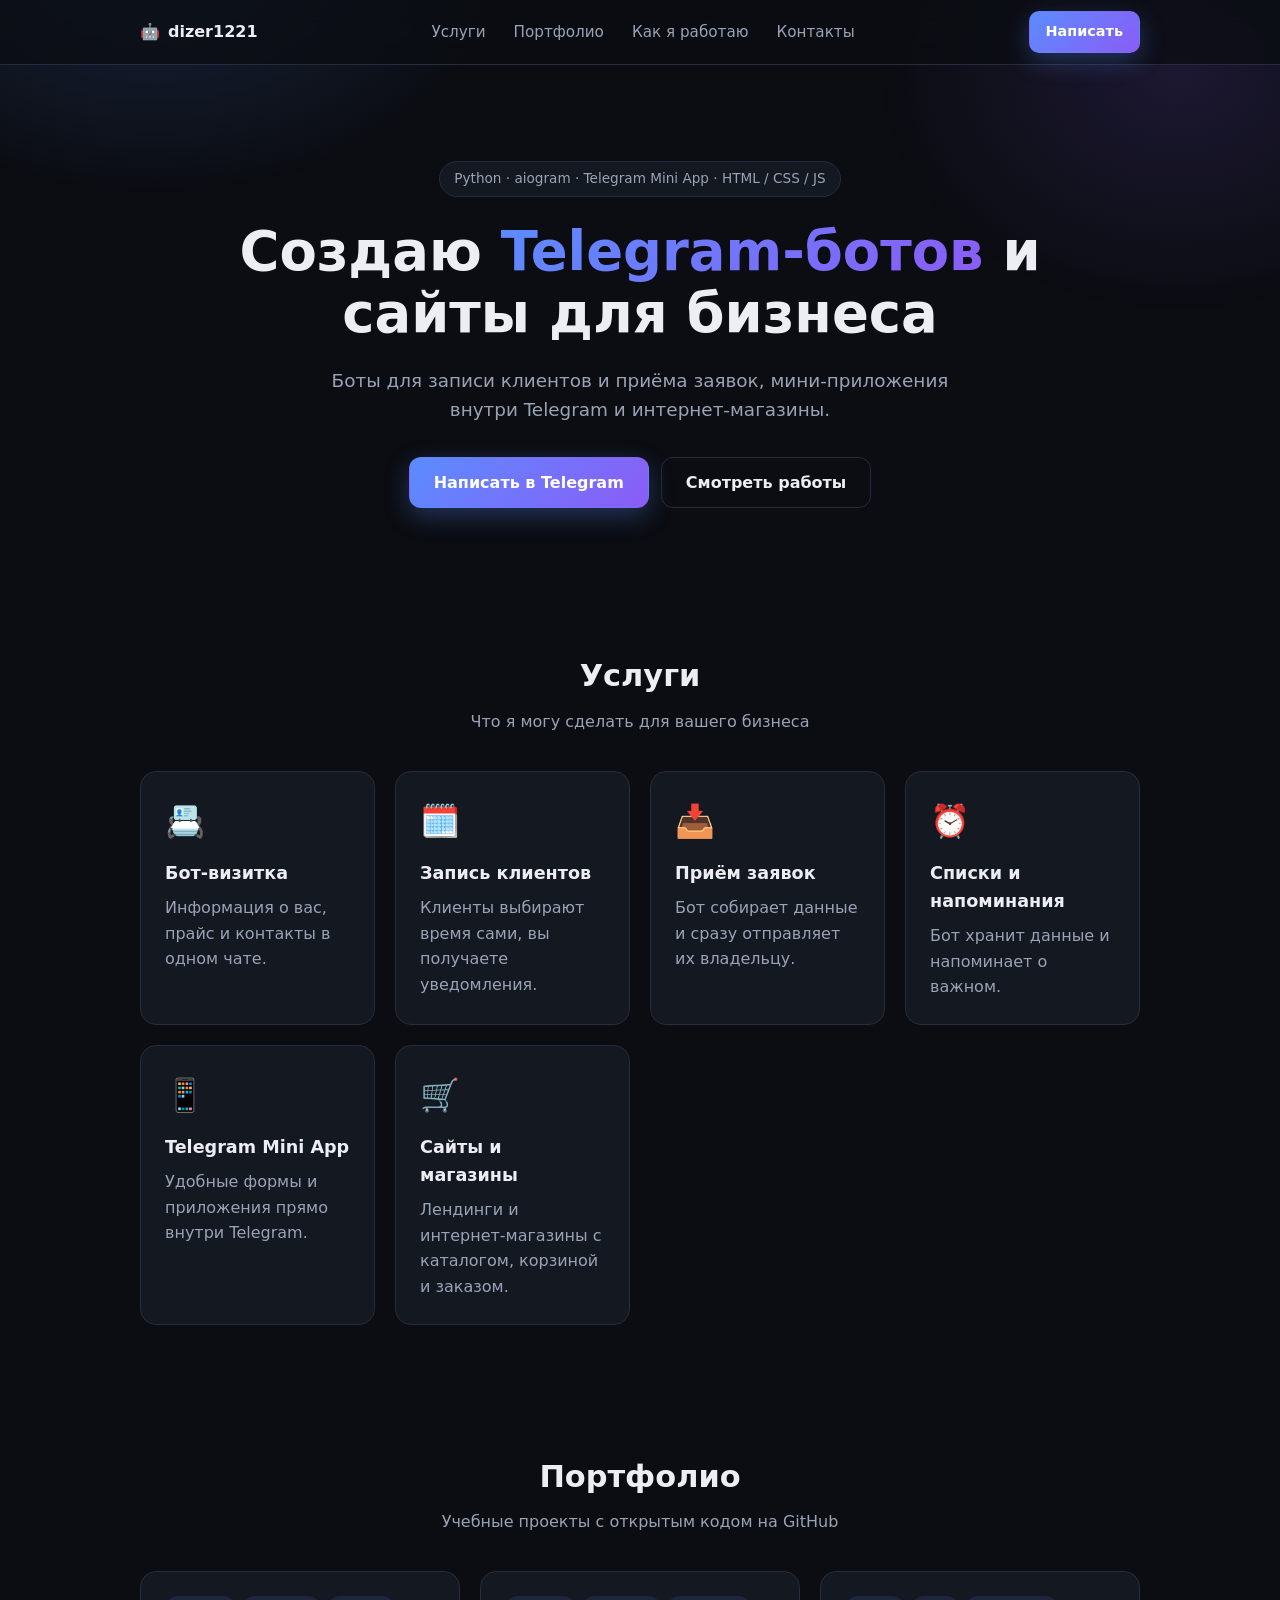
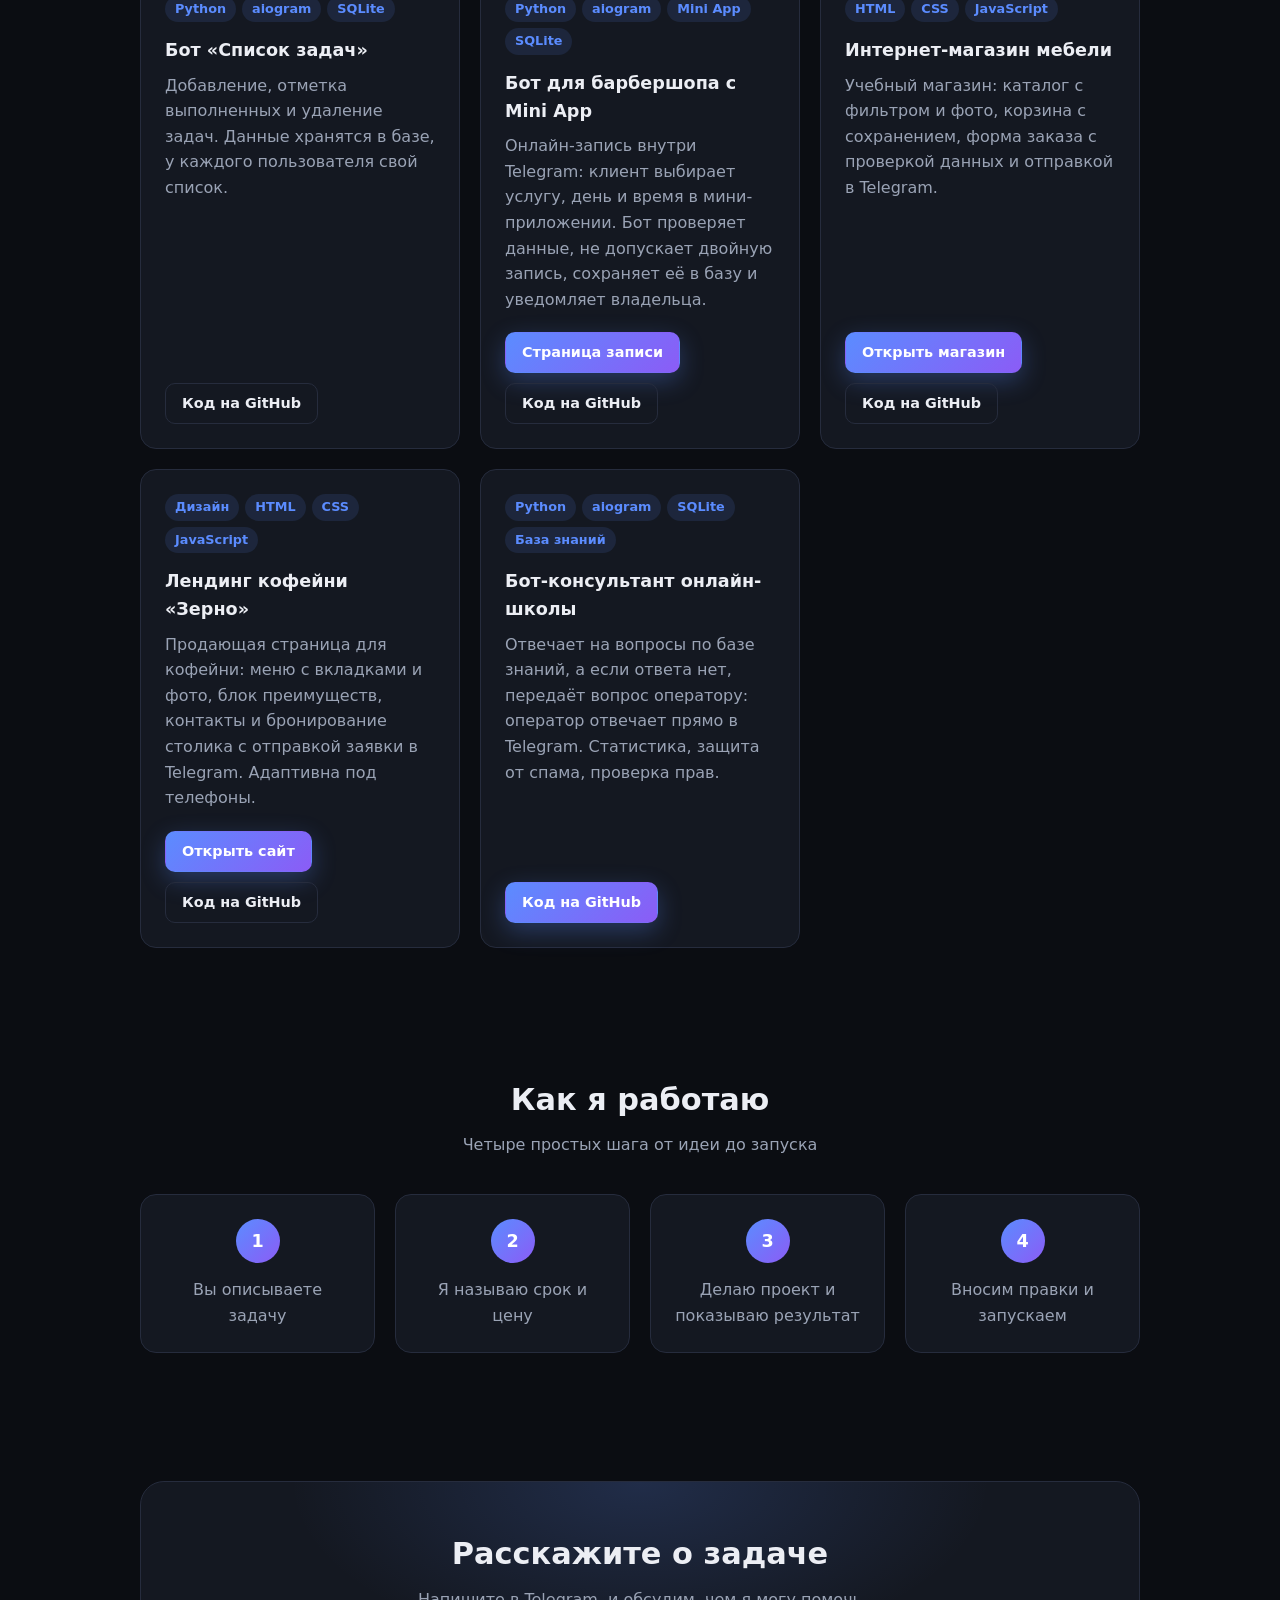
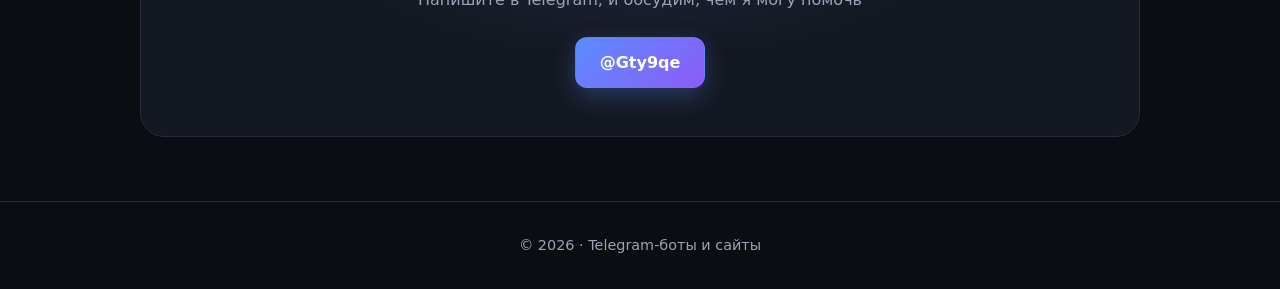
==== commit 06e3b818: "Add files via upload" ====
--- a/index.html
+++ b/index.html
@@ -1,185 +1,200 @@
-<!DOCTYPE html>
-<html lang="ru">
-<head>
-    <meta charset="UTF-8">
-    <meta name="viewport" content="width=device-width, initial-scale=1.0">
-    <meta name="description" content="Создаю Telegram-ботов, Mini App и сайты. Примеры работ с кодом на GitHub.">
-    <meta name="theme-color" content="#0b0d12">
-    <title>Telegram-боты и сайты</title>
-    <link rel="icon" href="data:image/svg+xml,%3Csvg xmlns='http://www.w3.org/2000/svg' viewBox='0 0 100 100'%3E%3Ctext y='.9em' font-size='90'%3E🤖%3C/text%3E%3C/svg%3E">
-    <link rel="stylesheet" href="style.css">
-</head>
-<body>
-
-    <nav class="nav">
-        <div class="container nav-inner">
-            <a class="brand" href="#top">🤖 <span>dizer1221</span></a>
-            <ul class="nav-links">
-                <li><a href="#services">Услуги</a></li>
-                <li><a href="#portfolio">Портфолио</a></li>
-                <li><a href="#how">Как я работаю</a></li>
-                <li><a href="#contacts">Контакты</a></li>
-            </ul>
-            <a class="btn btn-primary btn-sm" href="https://t.me/Gty9qe" target="_blank" rel="noopener">Написать</a>
-        </div>
-    </nav>
-
-    <header class="hero" id="top">
-        <div class="container">
-            <span class="badge">Python · aiogram · Telegram Mini App · HTML / CSS / JS</span>
-            <h1>Создаю <span class="grad">Telegram-ботов</span> и сайты для бизнеса</h1>
-            <p class="lead">Боты для записи клиентов и приёма заявок, мини-приложения внутри Telegram и интернет-магазины.</p>
-            <div class="hero-actions">
-                <a class="btn btn-primary" href="https://t.me/Gty9qe" target="_blank" rel="noopener">Написать в Telegram</a>
-                <a class="btn btn-ghost" href="#portfolio">Смотреть работы</a>
-            </div>
-        </div>
-    </header>
-
-    <section id="services">
-        <div class="container">
-            <h2>Услуги</h2>
-            <p class="section-lead">Что я могу сделать для вашего бизнеса</p>
-            <div class="cards">
-                <div class="card">
-                    <div class="icon">📇</div>
-                    <h3>Бот-визитка</h3>
-                    <p>Информация о вас, прайс и контакты в одном чате.</p>
-                </div>
-                <div class="card">
-                    <div class="icon">🗓️</div>
-                    <h3>Запись клиентов</h3>
-                    <p>Клиенты выбирают время сами, вы получаете уведомления.</p>
-                </div>
-                <div class="card">
-                    <div class="icon">📥</div>
-                    <h3>Приём заявок</h3>
-                    <p>Бот собирает данные и сразу отправляет их владельцу.</p>
-                </div>
-                <div class="card">
-                    <div class="icon">⏰</div>
-                    <h3>Списки и напоминания</h3>
-                    <p>Бот хранит данные и напоминает о важном.</p>
-                </div>
-                <div class="card">
-                    <div class="icon">📱</div>
-                    <h3>Telegram Mini App</h3>
-                    <p>Удобные формы и приложения прямо внутри Telegram.</p>
-                </div>
-                <div class="card">
-                    <div class="icon">🛒</div>
-                    <h3>Сайты и магазины</h3>
-                    <p>Лендинги и интернет-магазины с каталогом, корзиной и заказом.</p>
-                </div>
-            </div>
-        </div>
-    </section>
-
-    <section id="portfolio">
-        <div class="container">
-            <h2>Портфолио</h2>
-            <p class="section-lead">Учебные проекты с открытым кодом на GitHub</p>
-            <div class="cards cards-wide">
-
-                <article class="card project">
-                    <div class="tags">
-                        <span class="tag">Python</span>
-                        <span class="tag">aiogram</span>
-                        <span class="tag">SQLite</span>
-                    </div>
-                    <h3>Бот «Список задач»</h3>
-                    <p>Добавление, отметка выполненных и удаление задач. Данные хранятся в базе, у каждого пользователя свой список.</p>
-                    <div class="links">
-                        <a class="btn btn-ghost btn-sm" href="https://github.com/dizer1221/todo-telegram-bot" target="_blank" rel="noopener">Код на GitHub</a>
-                    </div>
-                </article>
-
-                <article class="card project">
-                    <div class="tags">
-                        <span class="tag">Python</span>
-                        <span class="tag">aiogram</span>
-                        <span class="tag">Mini App</span>
-                        <span class="tag">SQLite</span>
-                    </div>
-                    <h3>Бот для барбершопа с Mini App</h3>
-                    <p>Онлайн-запись внутри Telegram: клиент выбирает услугу, день и время в мини-приложении. Бот проверяет данные, не допускает двойную запись, сохраняет её в базу и уведомляет владельца.</p>
-                    <div class="links">
-                        <a class="btn btn-primary btn-sm" href="https://dizer1221.github.io/barber/" target="_blank" rel="noopener">Страница записи</a>
-                        <a class="btn btn-ghost btn-sm" href="https://github.com/dizer1221/barber-telegram-bot" target="_blank" rel="noopener">Код на GitHub</a>
-                    </div>
-                </article>
-
-                <article class="card project">
-                    <div class="tags">
-                        <span class="tag">HTML</span>
-                        <span class="tag">CSS</span>
-                        <span class="tag">JavaScript</span>
-                    </div>
-                    <h3>Интернет-магазин мебели</h3>
-                    <p>Учебный магазин: каталог с фильтром и фото, корзина с сохранением, форма заказа с проверкой данных и отправкой в Telegram.</p>
-                    <div class="links">
-                        <a class="btn btn-primary btn-sm" href="https://dizer1221.github.io/furniture-shop/" target="_blank" rel="noopener">Открыть магазин</a>
-                        <a class="btn btn-ghost btn-sm" href="https://github.com/dizer1221/furniture-shop" target="_blank" rel="noopener">Код на GitHub</a>
-                    </div>
-                </article>
-                <article class="card project">
-                    <div class="tags">
-                        <span class="tag">Python</span>
-                        <span class="tag">aiogram</span>
-                        <span class="tag">SQLite</span>
-                        <span class="tag">База знаний</span>
-                    </div>
-                    <h3>Бот-консультант онлайн-школы</h3>
-                    <p>Отвечает на вопросы по базе знаний, а если ответа нет, передаёт вопрос оператору: оператор отвечает прямо в Telegram. Статистика, защита от спама, проверка прав.</p>
-                    <div class="links">
-                        <a class="btn btn-primary btn-sm" href="https://github.com/dizer1221/consultant-telegram-bot" target="_blank" rel="noopener">Код на GitHub</a>
-                    </div>
-                </article>                                
-                                        
-            </div>
-        </div>
-    </section>
-
-    <section id="how">
-        <div class="container">
-            <h2>Как я работаю</h2>
-            <p class="section-lead">Четыре простых шага от идеи до запуска</p>
-            <div class="cards">
-                <div class="card step">
-                    <span class="num">1</span>
-                    <p>Вы описываете задачу</p>
-                </div>
-                <div class="card step">
-                    <span class="num">2</span>
-                    <p>Я называю срок и цену</p>
-                </div>
-                <div class="card step">
-                    <span class="num">3</span>
-                    <p>Делаю бота и показываю результат</p>
-                </div>
-                <div class="card step">
-                    <span class="num">4</span>
-                    <p>Вносим правки и запускаем</p>
-                </div>
-            </div>
-        </div>
-    </section>
-
-    <section id="contacts">
-        <div class="container">
-            <div class="cta">
-                <h2>Расскажите о задаче</h2>
-                <p class="section-lead">Напишите в Telegram, и обсудим, чем я могу помочь</p>
-                <a class="btn btn-primary" href="https://t.me/Gty9qe" target="_blank" rel="noopener">@Gty9qe</a>
-            </div>
-        </div>
-    </section>
-
-    <footer>
-        <div class="container">
-            <p>© 2026 · Telegram-боты и сайты</p>
-        </div>
-    </footer>
-
-</body>
+<!DOCTYPE html>
+<html lang="ru">
+<head>
+    <meta charset="UTF-8">
+    <meta name="viewport" content="width=device-width, initial-scale=1.0">
+    <meta name="description" content="Создаю Telegram-ботов, Mini App и сайты. Примеры работ с кодом на GitHub.">
+    <meta name="theme-color" content="#0b0d12">
+    <title>Telegram-боты и сайты</title>
+    <link rel="icon" href="data:image/svg+xml,%3Csvg xmlns='http://www.w3.org/2000/svg' viewBox='0 0 100 100'%3E%3Ctext y='.9em' font-size='90'%3E🤖%3C/text%3E%3C/svg%3E">
+    <link rel="stylesheet" href="style.css">
+</head>
+<body>
+
+    <nav class="nav">
+        <div class="container nav-inner">
+            <a class="brand" href="#top">🤖 <span>dizer1221</span></a>
+            <ul class="nav-links">
+                <li><a href="#services">Услуги</a></li>
+                <li><a href="#portfolio">Портфолио</a></li>
+                <li><a href="#how">Как я работаю</a></li>
+                <li><a href="#contacts">Контакты</a></li>
+            </ul>
+            <a class="btn btn-primary btn-sm" href="https://t.me/Gty9qe" target="_blank" rel="noopener">Написать</a>
+        </div>
+    </nav>
+
+    <header class="hero" id="top">
+        <div class="container">
+            <span class="badge">Python · aiogram · Telegram Mini App · HTML / CSS / JS</span>
+            <h1>Создаю <span class="grad">Telegram-ботов</span> и сайты для бизнеса</h1>
+            <p class="lead">Боты для записи клиентов и приёма заявок, мини-приложения внутри Telegram и интернет-магазины.</p>
+            <div class="hero-actions">
+                <a class="btn btn-primary" href="https://t.me/Gty9qe" target="_blank" rel="noopener">Написать в Telegram</a>
+                <a class="btn btn-ghost" href="#portfolio">Смотреть работы</a>
+            </div>
+        </div>
+    </header>
+
+    <section id="services">
+        <div class="container">
+            <h2>Услуги</h2>
+            <p class="section-lead">Что я могу сделать для вашего бизнеса</p>
+            <div class="cards">
+                <div class="card">
+                    <div class="icon">📇</div>
+                    <h3>Бот-визитка</h3>
+                    <p>Информация о вас, прайс и контакты в одном чате.</p>
+                </div>
+                <div class="card">
+                    <div class="icon">🗓️</div>
+                    <h3>Запись клиентов</h3>
+                    <p>Клиенты выбирают время сами, вы получаете уведомления.</p>
+                </div>
+                <div class="card">
+                    <div class="icon">📥</div>
+                    <h3>Приём заявок</h3>
+                    <p>Бот собирает данные и сразу отправляет их владельцу.</p>
+                </div>
+                <div class="card">
+                    <div class="icon">⏰</div>
+                    <h3>Списки и напоминания</h3>
+                    <p>Бот хранит данные и напоминает о важном.</p>
+                </div>
+                <div class="card">
+                    <div class="icon">📱</div>
+                    <h3>Telegram Mini App</h3>
+                    <p>Удобные формы и приложения прямо внутри Telegram.</p>
+                </div>
+                <div class="card">
+                    <div class="icon">🛒</div>
+                    <h3>Сайты и магазины</h3>
+                    <p>Лендинги и интернет-магазины с каталогом, корзиной и заказом.</p>
+                </div>
+            </div>
+        </div>
+    </section>
+
+    <section id="portfolio">
+        <div class="container">
+            <h2>Портфолио</h2>
+            <p class="section-lead">Учебные проекты с открытым кодом на GitHub</p>
+            <div class="cards cards-wide">
+
+                <article class="card project">
+                    <div class="tags">
+                        <span class="tag">Python</span>
+                        <span class="tag">aiogram</span>
+                        <span class="tag">SQLite</span>
+                    </div>
+                    <h3>Бот «Список задач»</h3>
+                    <p>Добавление, отметка выполненных и удаление задач. Данные хранятся в базе, у каждого пользователя свой список.</p>
+                    <div class="links">
+                        <a class="btn btn-ghost btn-sm" href="https://github.com/dizer1221/todo-telegram-bot" target="_blank" rel="noopener">Код на GitHub</a>
+                    </div>
+                </article>
+
+                <article class="card project">
+                    <div class="tags">
+                        <span class="tag">Python</span>
+                        <span class="tag">aiogram</span>
+                        <span class="tag">Mini App</span>
+                        <span class="tag">SQLite</span>
+                    </div>
+                    <h3>Бот для барбершопа с Mini App</h3>
+                    <p>Онлайн-запись внутри Telegram: клиент выбирает услугу, день и время в мини-приложении. Бот проверяет данные, не допускает двойную запись, сохраняет её в базу и уведомляет владельца.</p>
+                    <div class="links">
+                        <a class="btn btn-primary btn-sm" href="https://dizer1221.github.io/barber/" target="_blank" rel="noopener">Страница записи</a>
+                        <a class="btn btn-ghost btn-sm" href="https://github.com/dizer1221/barber-telegram-bot" target="_blank" rel="noopener">Код на GitHub</a>
+                    </div>
+                </article>
+
+                <article class="card project">
+                    <div class="tags">
+                        <span class="tag">HTML</span>
+                        <span class="tag">CSS</span>
+                        <span class="tag">JavaScript</span>
+                    </div>
+                    <h3>Интернет-магазин мебели</h3>
+                    <p>Учебный магазин: каталог с фильтром и фото, корзина с сохранением, форма заказа с проверкой данных и отправкой в Telegram.</p>
+                    <div class="links">
+                        <a class="btn btn-primary btn-sm" href="https://dizer1221.github.io/furniture-shop/" target="_blank" rel="noopener">Открыть магазин</a>
+                        <a class="btn btn-ghost btn-sm" href="https://github.com/dizer1221/furniture-shop" target="_blank" rel="noopener">Код на GitHub</a>
+                    </div>
+                </article>
+
+                <article class="card project">
+                    <div class="tags">
+                        <span class="tag">Дизайн</span>
+                        <span class="tag">HTML</span>
+                        <span class="tag">CSS</span>
+                        <span class="tag">JavaScript</span>
+                    </div>
+                    <h3>Лендинг кофейни «Зерно»</h3>
+                    <p>Продающая страница для кофейни: меню с вкладками и фото, блок преимуществ, контакты и бронирование столика с отправкой заявки в Telegram. Адаптивна под телефоны.</p>
+                    <div class="links">
+                        <a class="btn btn-primary btn-sm" href="https://dizer1221.github.io/coffee-landing/" target="_blank" rel="noopener">Открыть сайт</a>
+                        <a class="btn btn-ghost btn-sm" href="https://github.com/dizer1221/coffee-landing" target="_blank" rel="noopener">Код на GitHub</a>
+                    </div>
+                </article>
+                <article class="card project">
+                    <div class="tags">
+                        <span class="tag">Python</span>
+                        <span class="tag">aiogram</span>
+                        <span class="tag">SQLite</span>
+                        <span class="tag">База знаний</span>
+                    </div>
+                    <h3>Бот-консультант онлайн-школы</h3>
+                    <p>Отвечает на вопросы по базе знаний, а если ответа нет, передаёт вопрос оператору: оператор отвечает прямо в Telegram. Статистика, защита от спама, проверка прав.</p>
+                    <div class="links">
+                        <a class="btn btn-primary btn-sm" href="https://github.com/dizer1221/consultant-telegram-bot" target="_blank" rel="noopener">Код на GitHub</a>
+                    </div>
+                </article>                                
+                                        
+            </div>
+        </div>
+    </section>
+
+    <section id="how">
+        <div class="container">
+            <h2>Как я работаю</h2>
+            <p class="section-lead">Четыре простых шага от идеи до запуска</p>
+            <div class="cards">
+                <div class="card step">
+                    <span class="num">1</span>
+                    <p>Вы описываете задачу</p>
+                </div>
+                <div class="card step">
+                    <span class="num">2</span>
+                    <p>Я называю срок и цену</p>
+                </div>
+                <div class="card step">
+                    <span class="num">3</span>
+                    <p>Делаю проект и показываю результат</p>
+                </div>
+                <div class="card step">
+                    <span class="num">4</span>
+                    <p>Вносим правки и запускаем</p>
+                </div>
+            </div>
+        </div>
+    </section>
+
+    <section id="contacts">
+        <div class="container">
+            <div class="cta">
+                <h2>Расскажите о задаче</h2>
+                <p class="section-lead">Напишите в Telegram, и обсудим, чем я могу помочь</p>
+                <a class="btn btn-primary" href="https://t.me/Gty9qe" target="_blank" rel="noopener">@Gty9qe</a>
+            </div>
+        </div>
+    </section>
+
+    <footer>
+        <div class="container">
+            <p>© 2026 · Telegram-боты и сайты</p>
+        </div>
+    </footer>
+
+</body>
 </html>
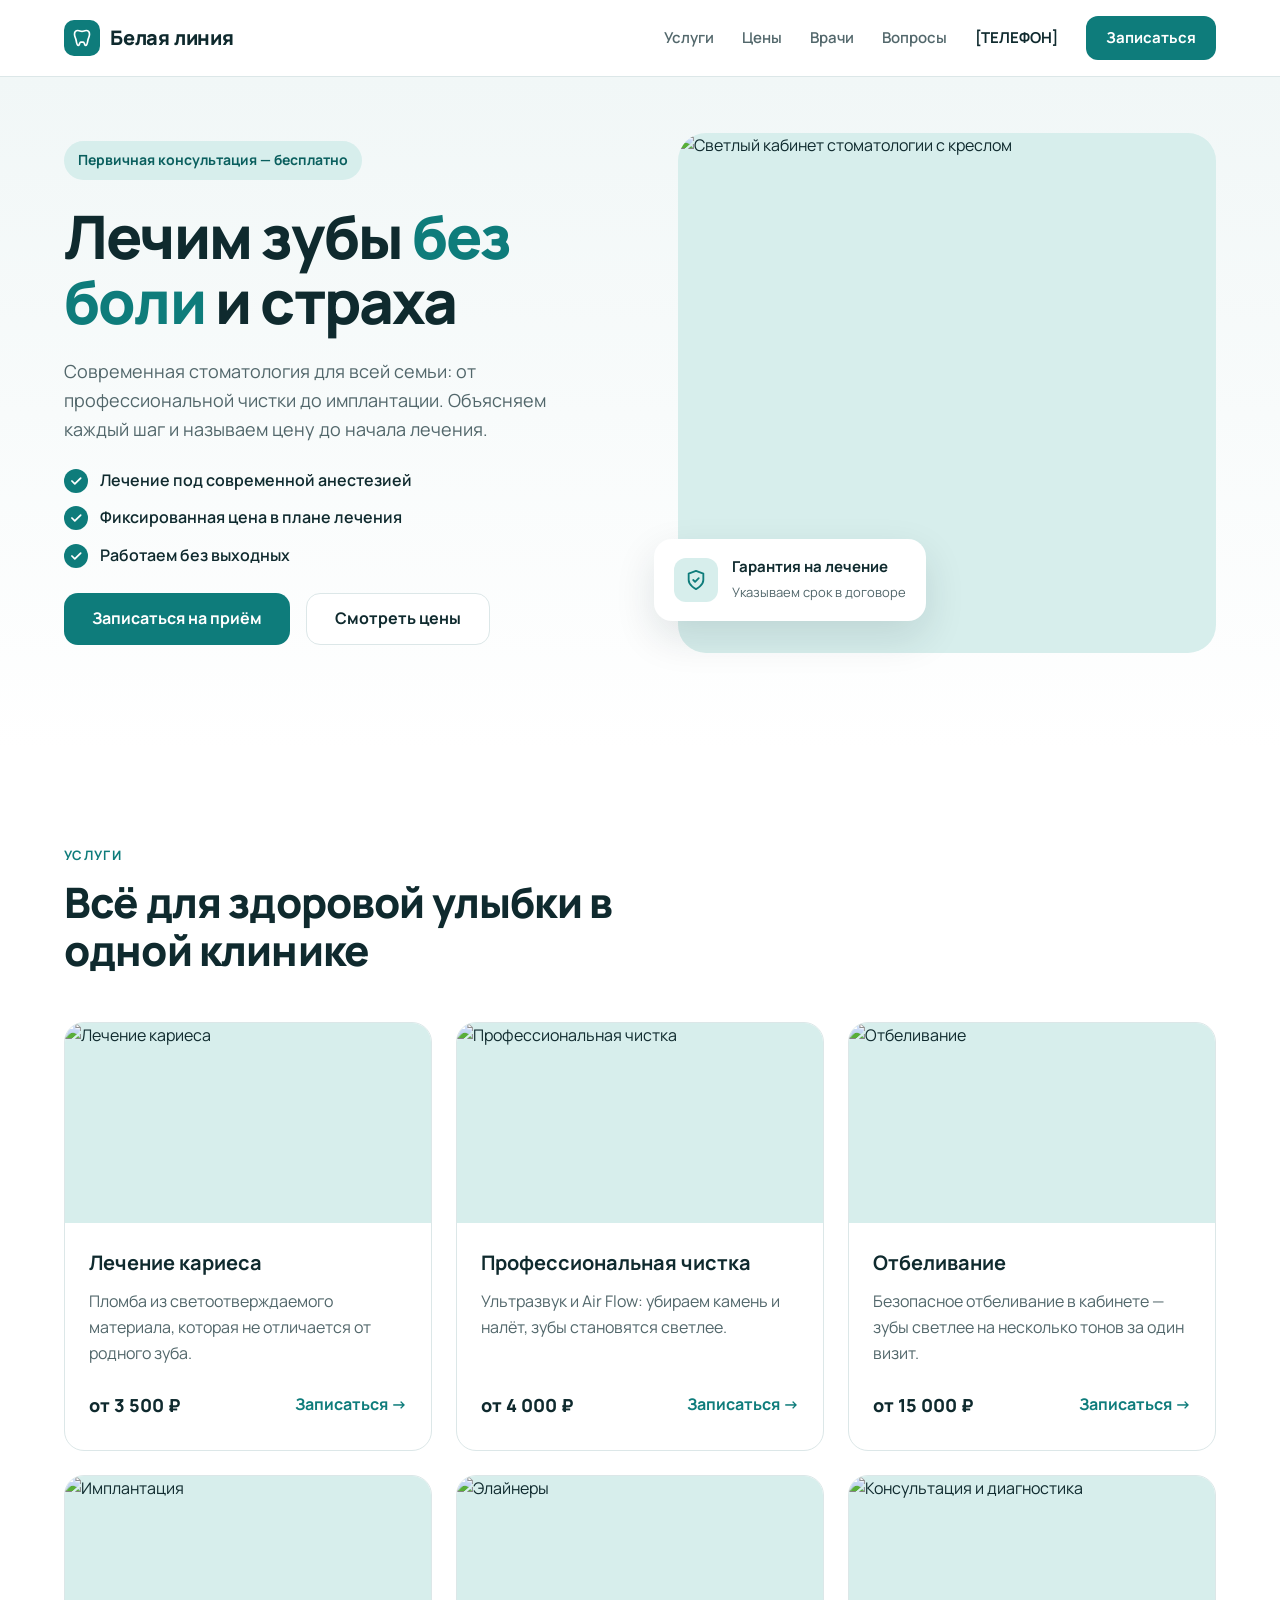
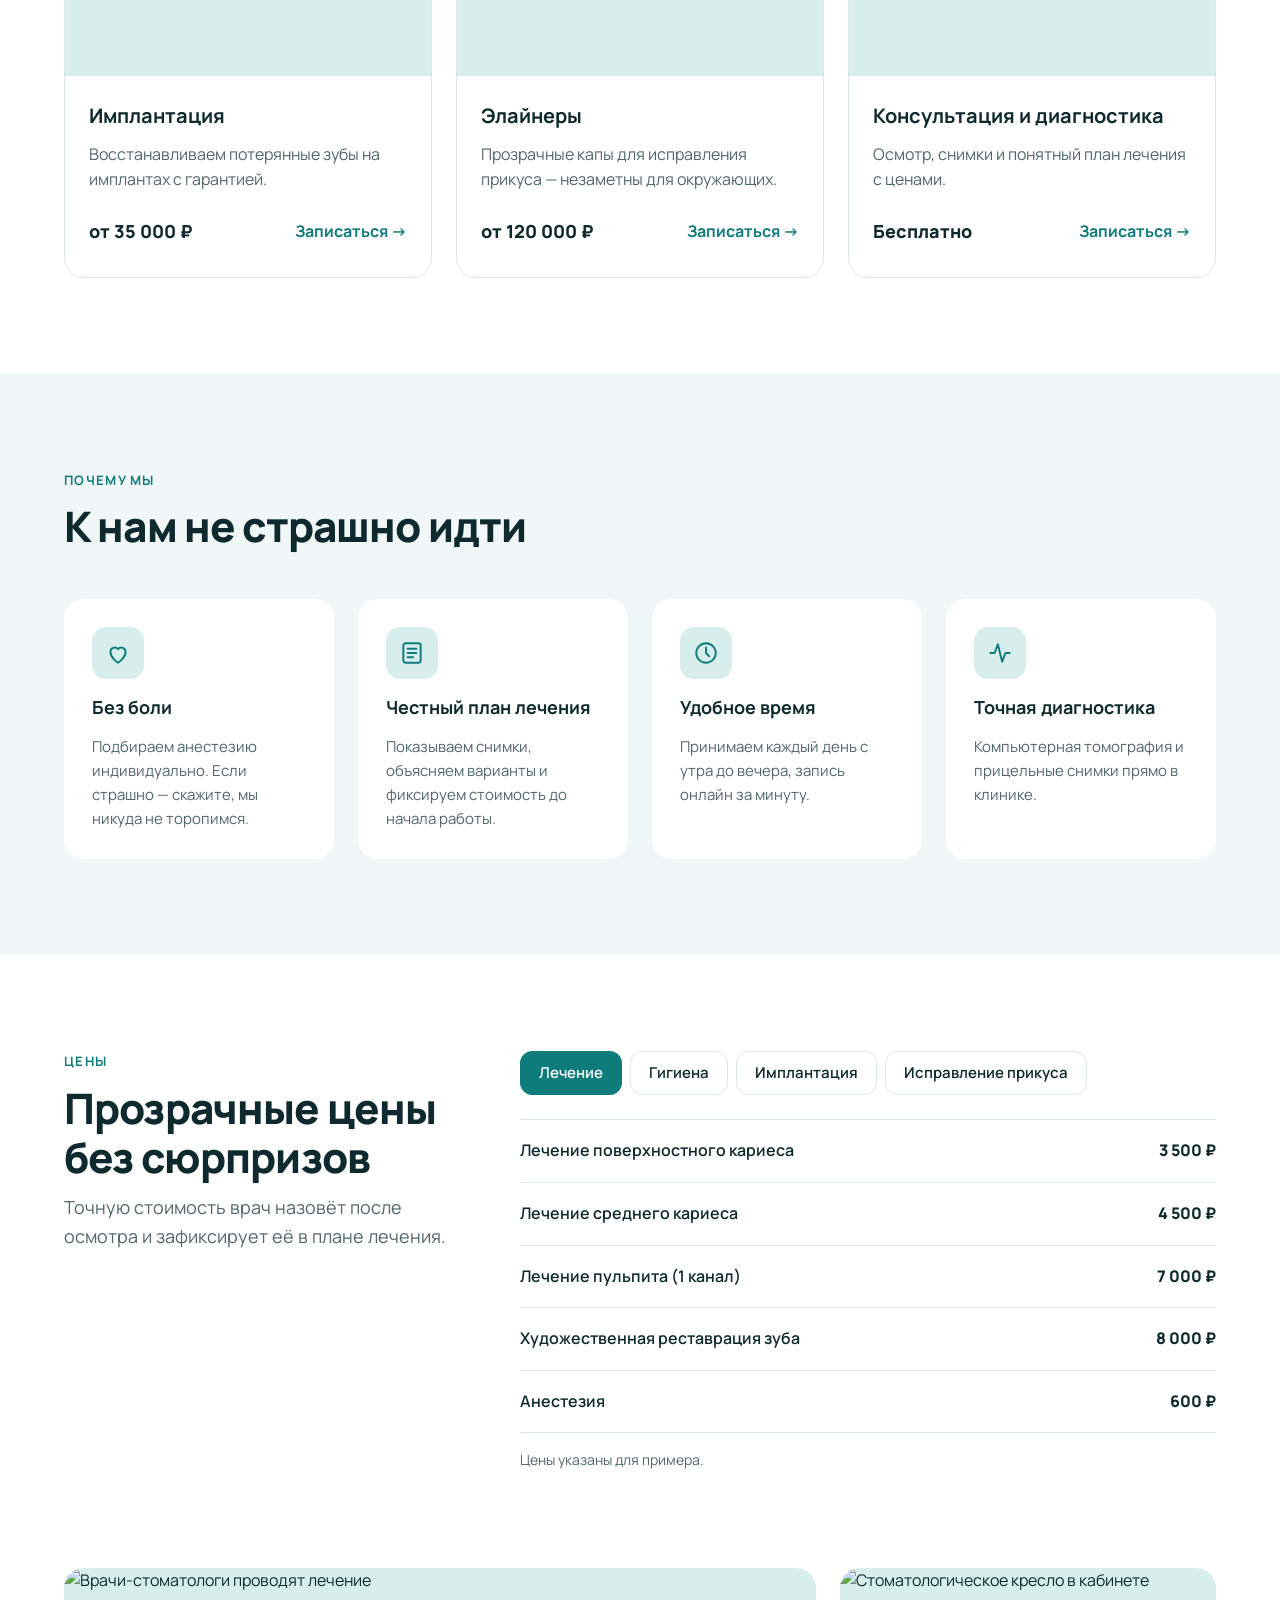
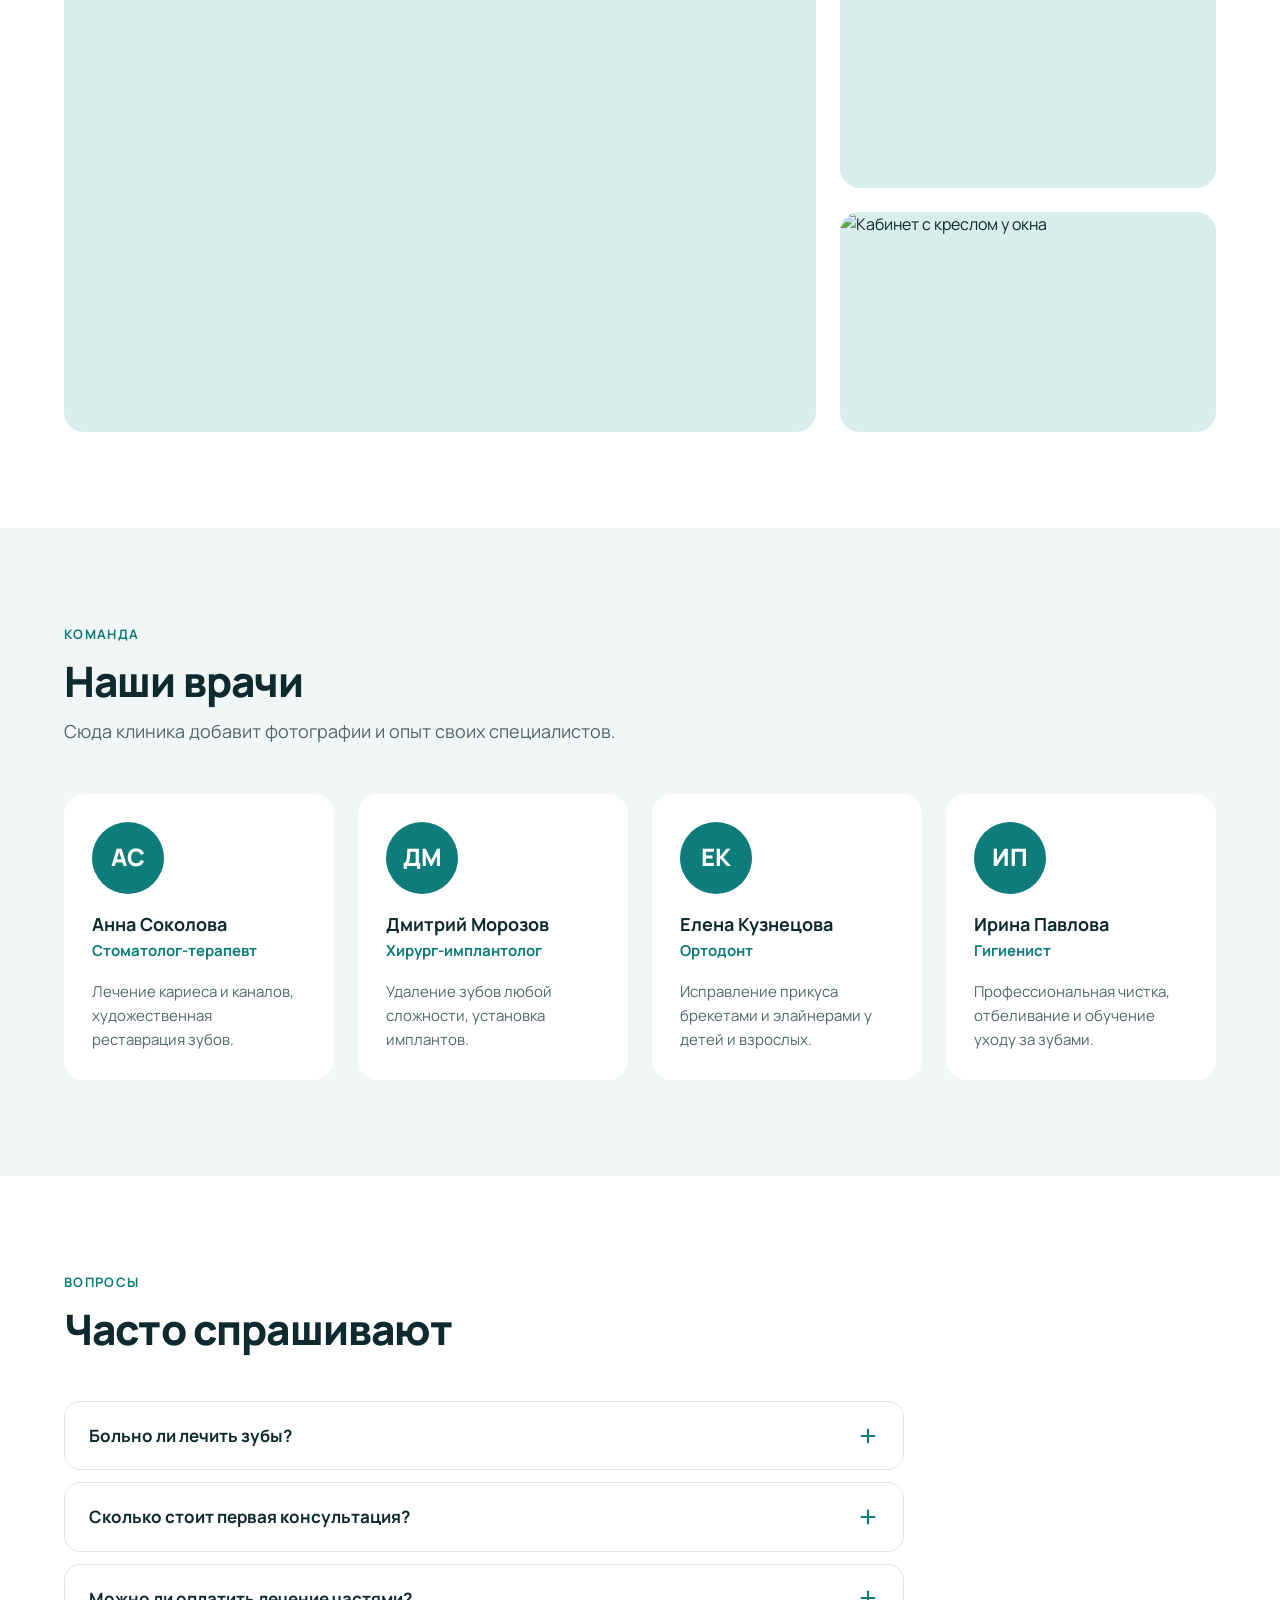
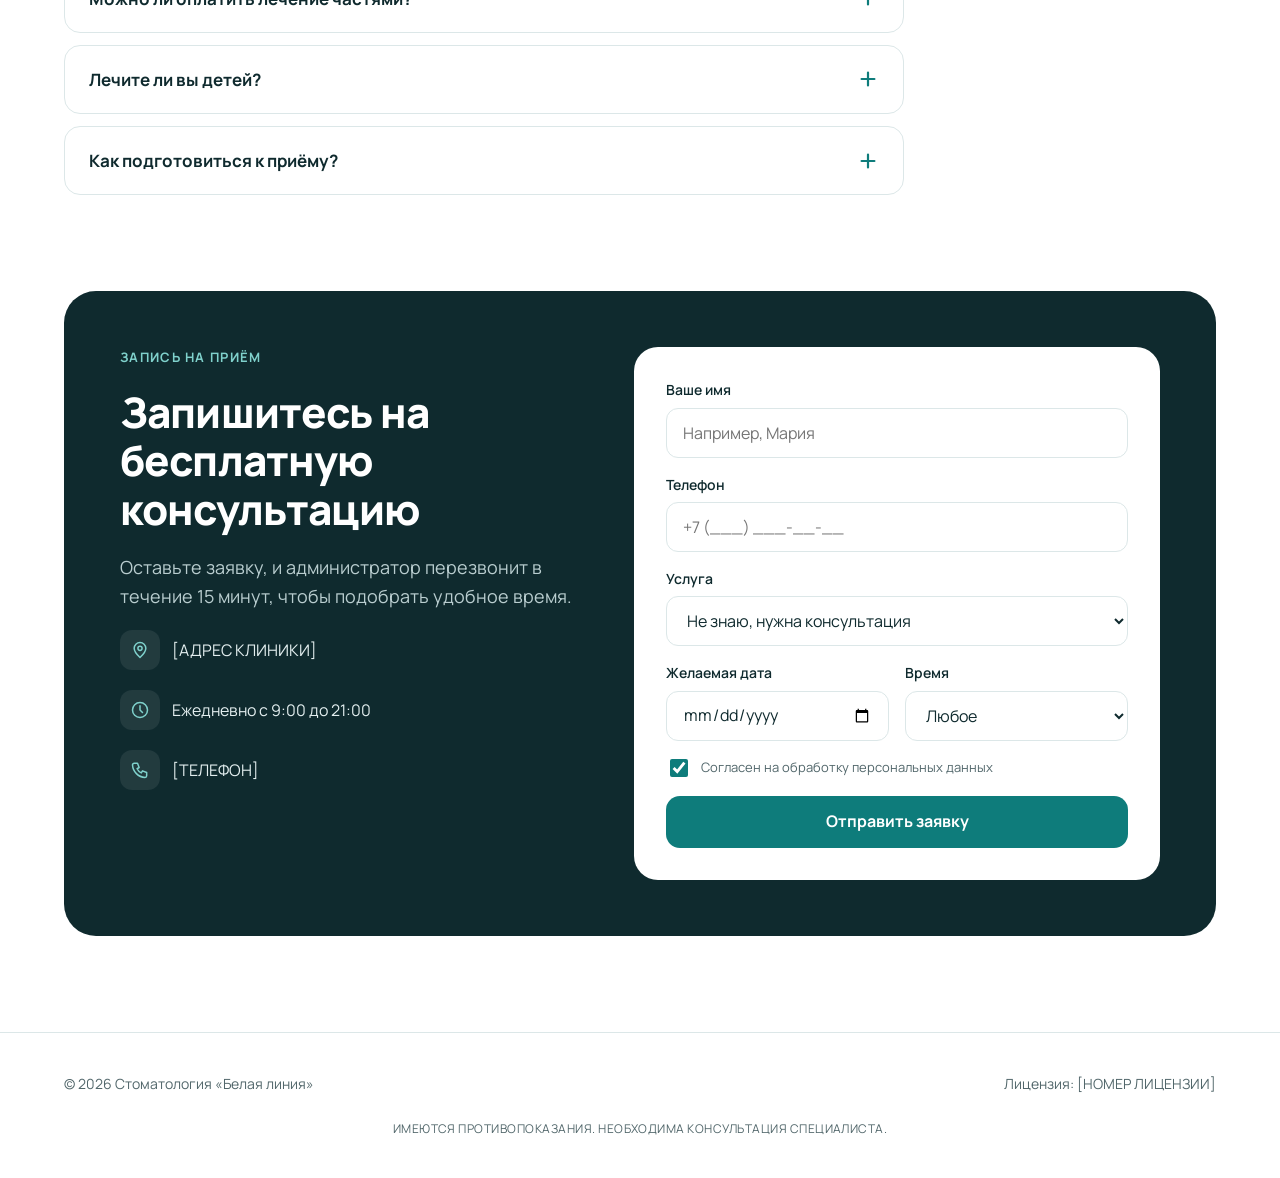
==== commit 629818e9: "Add files via upload" ====
--- a/index.html
+++ b/index.html
@@ -1,200 +1,707 @@
-<!DOCTYPE html>
-<html lang="ru">
-<head>
-    <meta charset="UTF-8">
-    <meta name="viewport" content="width=device-width, initial-scale=1.0">
-    <meta name="description" content="Создаю Telegram-ботов, Mini App и сайты. Примеры работ с кодом на GitHub.">
-    <meta name="theme-color" content="#0b0d12">
-    <title>Telegram-боты и сайты</title>
-    <link rel="icon" href="data:image/svg+xml,%3Csvg xmlns='http://www.w3.org/2000/svg' viewBox='0 0 100 100'%3E%3Ctext y='.9em' font-size='90'%3E🤖%3C/text%3E%3C/svg%3E">
-    <link rel="stylesheet" href="style.css">
-</head>
-<body>
-
-    <nav class="nav">
-        <div class="container nav-inner">
-            <a class="brand" href="#top">🤖 <span>dizer1221</span></a>
-            <ul class="nav-links">
-                <li><a href="#services">Услуги</a></li>
-                <li><a href="#portfolio">Портфолио</a></li>
-                <li><a href="#how">Как я работаю</a></li>
-                <li><a href="#contacts">Контакты</a></li>
-            </ul>
-            <a class="btn btn-primary btn-sm" href="https://t.me/Gty9qe" target="_blank" rel="noopener">Написать</a>
-        </div>
-    </nav>
-
-    <header class="hero" id="top">
-        <div class="container">
-            <span class="badge">Python · aiogram · Telegram Mini App · HTML / CSS / JS</span>
-            <h1>Создаю <span class="grad">Telegram-ботов</span> и сайты для бизнеса</h1>
-            <p class="lead">Боты для записи клиентов и приёма заявок, мини-приложения внутри Telegram и интернет-магазины.</p>
-            <div class="hero-actions">
-                <a class="btn btn-primary" href="https://t.me/Gty9qe" target="_blank" rel="noopener">Написать в Telegram</a>
-                <a class="btn btn-ghost" href="#portfolio">Смотреть работы</a>
-            </div>
-        </div>
-    </header>
-
-    <section id="services">
-        <div class="container">
-            <h2>Услуги</h2>
-            <p class="section-lead">Что я могу сделать для вашего бизнеса</p>
-            <div class="cards">
-                <div class="card">
-                    <div class="icon">📇</div>
-                    <h3>Бот-визитка</h3>
-                    <p>Информация о вас, прайс и контакты в одном чате.</p>
-                </div>
-                <div class="card">
-                    <div class="icon">🗓️</div>
-                    <h3>Запись клиентов</h3>
-                    <p>Клиенты выбирают время сами, вы получаете уведомления.</p>
-                </div>
-                <div class="card">
-                    <div class="icon">📥</div>
-                    <h3>Приём заявок</h3>
-                    <p>Бот собирает данные и сразу отправляет их владельцу.</p>
-                </div>
-                <div class="card">
-                    <div class="icon">⏰</div>
-                    <h3>Списки и напоминания</h3>
-                    <p>Бот хранит данные и напоминает о важном.</p>
-                </div>
-                <div class="card">
-                    <div class="icon">📱</div>
-                    <h3>Telegram Mini App</h3>
-                    <p>Удобные формы и приложения прямо внутри Telegram.</p>
-                </div>
-                <div class="card">
-                    <div class="icon">🛒</div>
-                    <h3>Сайты и магазины</h3>
-                    <p>Лендинги и интернет-магазины с каталогом, корзиной и заказом.</p>
-                </div>
-            </div>
-        </div>
-    </section>
-
-    <section id="portfolio">
-        <div class="container">
-            <h2>Портфолио</h2>
-            <p class="section-lead">Учебные проекты с открытым кодом на GitHub</p>
-            <div class="cards cards-wide">
-
-                <article class="card project">
-                    <div class="tags">
-                        <span class="tag">Python</span>
-                        <span class="tag">aiogram</span>
-                        <span class="tag">SQLite</span>
-                    </div>
-                    <h3>Бот «Список задач»</h3>
-                    <p>Добавление, отметка выполненных и удаление задач. Данные хранятся в базе, у каждого пользователя свой список.</p>
-                    <div class="links">
-                        <a class="btn btn-ghost btn-sm" href="https://github.com/dizer1221/todo-telegram-bot" target="_blank" rel="noopener">Код на GitHub</a>
-                    </div>
-                </article>
-
-                <article class="card project">
-                    <div class="tags">
-                        <span class="tag">Python</span>
-                        <span class="tag">aiogram</span>
-                        <span class="tag">Mini App</span>
-                        <span class="tag">SQLite</span>
-                    </div>
-                    <h3>Бот для барбершопа с Mini App</h3>
-                    <p>Онлайн-запись внутри Telegram: клиент выбирает услугу, день и время в мини-приложении. Бот проверяет данные, не допускает двойную запись, сохраняет её в базу и уведомляет владельца.</p>
-                    <div class="links">
-                        <a class="btn btn-primary btn-sm" href="https://dizer1221.github.io/barber/" target="_blank" rel="noopener">Страница записи</a>
-                        <a class="btn btn-ghost btn-sm" href="https://github.com/dizer1221/barber-telegram-bot" target="_blank" rel="noopener">Код на GitHub</a>
-                    </div>
-                </article>
-
-                <article class="card project">
-                    <div class="tags">
-                        <span class="tag">HTML</span>
-                        <span class="tag">CSS</span>
-                        <span class="tag">JavaScript</span>
-                    </div>
-                    <h3>Интернет-магазин мебели</h3>
-                    <p>Учебный магазин: каталог с фильтром и фото, корзина с сохранением, форма заказа с проверкой данных и отправкой в Telegram.</p>
-                    <div class="links">
-                        <a class="btn btn-primary btn-sm" href="https://dizer1221.github.io/furniture-shop/" target="_blank" rel="noopener">Открыть магазин</a>
-                        <a class="btn btn-ghost btn-sm" href="https://github.com/dizer1221/furniture-shop" target="_blank" rel="noopener">Код на GitHub</a>
-                    </div>
-                </article>
-
-                <article class="card project">
-                    <div class="tags">
-                        <span class="tag">Дизайн</span>
-                        <span class="tag">HTML</span>
-                        <span class="tag">CSS</span>
-                        <span class="tag">JavaScript</span>
-                    </div>
-                    <h3>Лендинг кофейни «Зерно»</h3>
-                    <p>Продающая страница для кофейни: меню с вкладками и фото, блок преимуществ, контакты и бронирование столика с отправкой заявки в Telegram. Адаптивна под телефоны.</p>
-                    <div class="links">
-                        <a class="btn btn-primary btn-sm" href="https://dizer1221.github.io/coffee-landing/" target="_blank" rel="noopener">Открыть сайт</a>
-                        <a class="btn btn-ghost btn-sm" href="https://github.com/dizer1221/coffee-landing" target="_blank" rel="noopener">Код на GitHub</a>
-                    </div>
-                </article>
-                <article class="card project">
-                    <div class="tags">
-                        <span class="tag">Python</span>
-                        <span class="tag">aiogram</span>
-                        <span class="tag">SQLite</span>
-                        <span class="tag">База знаний</span>
-                    </div>
-                    <h3>Бот-консультант онлайн-школы</h3>
-                    <p>Отвечает на вопросы по базе знаний, а если ответа нет, передаёт вопрос оператору: оператор отвечает прямо в Telegram. Статистика, защита от спама, проверка прав.</p>
-                    <div class="links">
-                        <a class="btn btn-primary btn-sm" href="https://github.com/dizer1221/consultant-telegram-bot" target="_blank" rel="noopener">Код на GitHub</a>
-                    </div>
-                </article>                                
-                                        
-            </div>
-        </div>
-    </section>
-
-    <section id="how">
-        <div class="container">
-            <h2>Как я работаю</h2>
-            <p class="section-lead">Четыре простых шага от идеи до запуска</p>
-            <div class="cards">
-                <div class="card step">
-                    <span class="num">1</span>
-                    <p>Вы описываете задачу</p>
-                </div>
-                <div class="card step">
-                    <span class="num">2</span>
-                    <p>Я называю срок и цену</p>
-                </div>
-                <div class="card step">
-                    <span class="num">3</span>
-                    <p>Делаю проект и показываю результат</p>
-                </div>
-                <div class="card step">
-                    <span class="num">4</span>
-                    <p>Вносим правки и запускаем</p>
-                </div>
-            </div>
-        </div>
-    </section>
-
-    <section id="contacts">
-        <div class="container">
-            <div class="cta">
-                <h2>Расскажите о задаче</h2>
-                <p class="section-lead">Напишите в Telegram, и обсудим, чем я могу помочь</p>
-                <a class="btn btn-primary" href="https://t.me/Gty9qe" target="_blank" rel="noopener">@Gty9qe</a>
-            </div>
-        </div>
-    </section>
-
-    <footer>
-        <div class="container">
-            <p>© 2026 · Telegram-боты и сайты</p>
-        </div>
-    </footer>
-
-</body>
-</html>+<!DOCTYPE html>
+<html lang="ru">
+<head>
+  <meta charset="UTF-8">
+  <meta name="viewport" content="width=device-width, initial-scale=1.0">
+  <title>Стоматология «Белая линия» — лечение зубов без боли</title>
+  <meta name="description" content="Стоматологическая клиника «Белая линия»: лечение, гигиена, отбеливание, имплантация и элайнеры. Бесплатная консультация.">
+  <link rel="preconnect" href="https://fonts.googleapis.com">
+  <link rel="preconnect" href="https://fonts.gstatic.com" crossorigin>
+  <link href="https://fonts.googleapis.com/css2?family=Manrope:wght@400;500;600;700;800&display=swap" rel="stylesheet">
+  <style>
+    /* ===== Цвета и базовые настройки ===== */
+    :root {
+      --bg: #FFFFFF;
+      --soft: #F1F7F7;      /* светлая мятная подложка */
+      --ink: #0F2A2E;       /* основной текст */
+      --muted: #52676B;     /* второстепенный текст */
+      --accent: #0E7C7B;    /* бирюзовый акцент */
+      --accent-dark: #0A5F5E;
+      --accent-soft: #D7EEEC;
+      --line: #DCE7E8;
+      --radius: 20px;
+    }
+
+    * { box-sizing: border-box; }
+    html { scroll-behavior: smooth; scroll-padding-top: 88px; }
+    body {
+      margin: 0;
+      background: var(--bg);
+      color: var(--ink);
+      font-family: 'Manrope', system-ui, sans-serif;
+      font-size: 16px;
+      line-height: 1.6;
+    }
+    h1, h2, h3, p { margin: 0; }
+    img { display: block; max-width: 100%; }
+    a { color: inherit; }
+    .container { max-width: 1200px; margin: 0 auto; padding: 0 24px; }
+    section { padding: 96px 0; }
+    .section-head { display: flex; flex-direction: column; gap: 12px; margin-bottom: 48px; max-width: 640px; }
+    .eyebrow { font-size: 13px; font-weight: 700; letter-spacing: 0.1em; text-transform: uppercase; color: var(--accent); }
+    .section-title { font-size: clamp(30px, 4vw, 42px); font-weight: 800; line-height: 1.15; letter-spacing: -0.02em; }
+    .section-lead { font-size: 18px; color: var(--muted); }
+
+    /* ===== Кнопки ===== */
+    .btn {
+      display: inline-flex; align-items: center; justify-content: center; gap: 8px;
+      height: 52px; padding: 0 28px; border-radius: 14px;
+      font: inherit; font-weight: 700; text-decoration: none; cursor: pointer;
+      transition: background .2s, color .2s, border-color .2s, transform .15s;
+    }
+    .btn:active { transform: scale(0.97); }
+    .btn-primary { background: var(--accent); color: #fff; border: none; }
+    .btn-primary:hover { background: var(--accent-dark); }
+    .btn-outline { background: #fff; color: var(--ink); border: 1.5px solid var(--line); }
+    .btn-outline:hover { border-color: var(--accent); color: var(--accent); }
+    .btn-small { height: 44px; padding: 0 20px; border-radius: 12px; font-size: 15px; }
+
+    /* ===== Шапка ===== */
+    .header { position: sticky; top: 0; z-index: 20; background: rgba(255,255,255,0.94); backdrop-filter: blur(8px); border-bottom: 1px solid var(--line); }
+    .header-inner { display: flex; align-items: center; justify-content: space-between; gap: 24px; height: 76px; }
+    .logo { display: flex; align-items: center; gap: 10px; text-decoration: none; font-size: 20px; font-weight: 800; letter-spacing: -0.01em; }
+    .logo-mark { width: 36px; height: 36px; border-radius: 10px; background: var(--accent); display: grid; place-items: center; }
+    .nav { display: flex; align-items: center; gap: 28px; font-size: 15px; font-weight: 600; }
+    .nav a:not(.btn) { text-decoration: none; color: var(--muted); }
+    .nav a:not(.btn):hover { color: var(--accent); }
+    .phone { font-weight: 700; color: var(--ink) !important; white-space: nowrap; }
+    .burger { display: none; width: 44px; height: 44px; border: none; background: transparent; cursor: pointer; color: var(--ink); }
+
+    /* ===== Первый экран ===== */
+    .hero { padding: 56px 0 96px; background: linear-gradient(180deg, var(--soft) 0%, #fff 100%); }
+    .hero-inner { display: flex; flex-wrap: wrap; align-items: center; gap: 56px; }
+    .hero-text { flex: 1 1 440px; display: flex; flex-direction: column; gap: 24px; }
+    .badge { align-self: flex-start; display: inline-flex; align-items: center; gap: 8px; padding: 8px 14px; border-radius: 999px; background: var(--accent-soft); color: var(--accent-dark); font-size: 14px; font-weight: 700; }
+    .hero h1 { font-size: clamp(38px, 5vw, 60px); font-weight: 800; line-height: 1.08; letter-spacing: -0.03em; }
+    .hero h1 span { color: var(--accent); }
+    .hero-lead { font-size: 18px; color: var(--muted); max-width: 500px; }
+    .hero-list { list-style: none; padding: 0; margin: 0; display: flex; flex-direction: column; gap: 12px; }
+    .hero-list li { display: flex; align-items: center; gap: 12px; font-weight: 600; }
+    .check { flex-shrink: 0; width: 24px; height: 24px; border-radius: 50%; background: var(--accent); display: grid; place-items: center; }
+    .hero-buttons { display: flex; flex-wrap: wrap; gap: 16px; }
+    .hero-photo { flex: 1 1 420px; position: relative; }
+    .hero-photo img { width: 100%; height: 520px; object-fit: cover; border-radius: 28px; background: var(--accent-soft); }
+    .hero-card {
+      position: absolute; left: -24px; bottom: 32px;
+      display: flex; align-items: center; gap: 14px;
+      padding: 16px 20px; border-radius: 18px; background: #fff;
+      box-shadow: 0 16px 40px rgba(15, 42, 46, 0.12);
+    }
+    .hero-card .icon { width: 44px; height: 44px; border-radius: 12px; background: var(--accent-soft); display: grid; place-items: center; }
+    .hero-card strong { display: block; font-size: 15px; }
+    .hero-card span { font-size: 13px; color: var(--muted); }
+
+    /* ===== Услуги ===== */
+    .services-grid { display: grid; grid-template-columns: repeat(auto-fill, minmax(320px, 1fr)); gap: 24px; }
+    .service {
+      display: flex; flex-direction: column; border-radius: var(--radius); overflow: hidden;
+      background: #fff; border: 1px solid var(--line);
+      transition: transform .2s, box-shadow .2s;
+    }
+    .service:hover { transform: translateY(-4px); box-shadow: 0 16px 40px rgba(15, 42, 46, 0.08); }
+    .service img { width: 100%; height: 200px; object-fit: cover; background: var(--accent-soft); }
+    .service-body { display: flex; flex-direction: column; gap: 10px; padding: 24px; flex: 1; }
+    .service h3 { font-size: 20px; font-weight: 700; }
+    .service p { color: var(--muted); flex: 1; }
+    .service-foot { display: flex; align-items: center; justify-content: space-between; gap: 12px; margin-top: 8px; }
+    .service-price { font-size: 18px; font-weight: 800; }
+    .service-price small { font-size: 14px; font-weight: 600; color: var(--muted); }
+    .link-btn { background: none; border: none; padding: 8px 0; font: inherit; font-weight: 700; color: var(--accent); cursor: pointer; }
+    .link-btn:hover { color: var(--accent-dark); text-decoration: underline; }
+
+    /* ===== Преимущества ===== */
+    .why { background: var(--soft); }
+    .why-grid { display: grid; grid-template-columns: repeat(auto-fill, minmax(240px, 1fr)); gap: 24px; }
+    .why-item { display: flex; flex-direction: column; gap: 14px; padding: 28px; border-radius: var(--radius); background: #fff; }
+    .why-item .icon { width: 52px; height: 52px; border-radius: 14px; background: var(--accent-soft); display: grid; place-items: center; }
+    .why-item h3 { font-size: 18px; font-weight: 700; }
+    .why-item p { color: var(--muted); font-size: 15px; }
+
+    /* ===== Прайс ===== */
+    .price-wrap { display: flex; flex-wrap: wrap; gap: 48px; align-items: flex-start; }
+    .price-wrap .section-head { flex: 1 1 320px; margin-bottom: 0; }
+    .price-box { flex: 2 1 520px; min-width: 0; }
+    .tabs { display: flex; flex-wrap: wrap; gap: 8px; margin-bottom: 24px; }
+    .tab {
+      height: 44px; padding: 0 18px; border-radius: 12px;
+      border: 1.5px solid var(--line); background: #fff; color: var(--ink);
+      font: inherit; font-size: 15px; font-weight: 600; cursor: pointer;
+    }
+    .tab:hover { border-color: var(--accent); }
+    .tab.active { background: var(--accent); border-color: var(--accent); color: #fff; }
+    .price-list { list-style: none; margin: 0; padding: 0; border-top: 1px solid var(--line); }
+    .price-list li { display: flex; justify-content: space-between; align-items: baseline; gap: 16px; padding: 18px 0; border-bottom: 1px solid var(--line); }
+    .price-list .name { font-weight: 600; }
+    .price-list .value { font-weight: 800; white-space: nowrap; }
+    .price-note { margin-top: 16px; font-size: 14px; color: var(--muted); }
+
+    /* ===== Клиника (галерея) ===== */
+    .gallery { display: grid; grid-template-columns: 2fr 1fr; gap: 24px; }
+    .gallery img { width: 100%; height: 100%; min-height: 220px; object-fit: cover; border-radius: var(--radius); background: var(--accent-soft); }
+    .gallery-side { display: grid; gap: 24px; }
+
+    /* ===== Врачи ===== */
+    .doctors { background: var(--soft); }
+    .doctors-grid { display: grid; grid-template-columns: repeat(auto-fill, minmax(260px, 1fr)); gap: 24px; }
+    .doctor { display: flex; flex-direction: column; gap: 16px; padding: 28px; border-radius: var(--radius); background: #fff; }
+    .avatar { width: 72px; height: 72px; border-radius: 50%; background: var(--accent); color: #fff; display: grid; place-items: center; font-size: 24px; font-weight: 800; }
+    .doctor h3 { font-size: 18px; font-weight: 700; }
+    .doctor .role { color: var(--accent); font-weight: 700; font-size: 15px; }
+    .doctor p { color: var(--muted); font-size: 15px; }
+
+    /* ===== Вопросы ===== */
+    .faq { display: flex; flex-direction: column; gap: 12px; max-width: 840px; }
+    .faq details { border: 1px solid var(--line); border-radius: 16px; padding: 0 24px; background: #fff; }
+    .faq details[open] { border-color: var(--accent); }
+    .faq summary {
+      list-style: none; cursor: pointer; padding: 20px 0;
+      display: flex; justify-content: space-between; align-items: center; gap: 16px;
+      font-size: 17px; font-weight: 700;
+    }
+    .faq summary::-webkit-details-marker { display: none; }
+    .faq summary .plus { flex-shrink: 0; transition: transform .2s; color: var(--accent); }
+    .faq details[open] .plus { transform: rotate(45deg); }
+    .faq details p { padding-bottom: 20px; color: var(--muted); }
+
+    /* ===== Запись ===== */
+    .booking-section { padding-top: 0; }
+    .booking-box { display: flex; flex-wrap: wrap; gap: 48px; padding: 56px; border-radius: 32px; background: var(--ink); color: #fff; }
+    .booking-info { flex: 1 1 340px; display: flex; flex-direction: column; gap: 20px; }
+    .booking-info .section-title { color: #fff; }
+    .booking-info .section-lead { color: #B9CDCF; }
+    .contact-line { display: flex; align-items: center; gap: 12px; color: #E3EEEF; }
+    .contact-line .icon { width: 40px; height: 40px; flex-shrink: 0; border-radius: 12px; background: rgba(255,255,255,0.08); display: grid; place-items: center; }
+    .form { flex: 1 1 400px; display: flex; flex-direction: column; gap: 16px; padding: 32px; border-radius: 24px; background: #fff; color: var(--ink); }
+    .field { display: flex; flex-direction: column; gap: 6px; }
+    .field label { font-size: 14px; font-weight: 600; }
+    .field input, .field select {
+      height: 50px; padding: 0 16px; border: 1.5px solid var(--line); border-radius: 12px;
+      background: #fff; font: inherit; color: var(--ink);
+    }
+    .field input:focus, .field select:focus { outline: none; border-color: var(--accent); box-shadow: 0 0 0 3px var(--accent-soft); }
+    .row { display: flex; gap: 16px; }
+    .row .field { flex: 1; min-width: 0; }
+    .consent { display: flex; align-items: flex-start; gap: 10px; font-size: 13px; color: var(--muted); }
+    .consent input { width: 18px; height: 18px; margin-top: 2px; accent-color: var(--accent); flex-shrink: 0; }
+    .form .btn { width: 100%; }
+    .error { color: #B42318; font-size: 13px; display: none; }
+    .field.invalid input { border-color: #B42318; }
+    .field.invalid .error { display: block; }
+
+    /* ===== Подвал ===== */
+    .footer { padding: 40px 0; border-top: 1px solid var(--line); }
+    .footer-inner { display: flex; flex-wrap: wrap; justify-content: space-between; gap: 16px; font-size: 14px; color: var(--muted); }
+    .disclaimer { margin-top: 24px; font-size: 12px; color: var(--muted); text-transform: uppercase; letter-spacing: 0.04em; text-align: center; }
+
+    /* ===== Уведомление ===== */
+    .toast {
+      position: fixed; left: 50%; bottom: 24px; transform: translate(-50%, 120px);
+      padding: 14px 20px; border-radius: 14px; background: var(--ink); color: #fff; font-weight: 600;
+      box-shadow: 0 12px 32px rgba(0,0,0,0.2); transition: transform .3s, opacity .3s; z-index: 50;
+      opacity: 0; pointer-events: none;
+    }
+    .toast.show { transform: translate(-50%, 0); opacity: 1; }
+
+    /* ===== Анимация появления ===== */
+    .reveal { opacity: 0; transform: translateY(24px); transition: opacity .6s, transform .6s; }
+    .reveal.visible { opacity: 1; transform: none; }
+
+    /* ===== Планшеты и телефоны ===== */
+    @media (max-width: 960px) {
+      .nav .phone { display: none; }
+    }
+    @media (max-width: 820px) {
+      .burger { display: inline-flex; align-items: center; justify-content: center; }
+      .nav {
+        display: none; position: absolute; top: 76px; left: 0; right: 0;
+        flex-direction: column; align-items: stretch; gap: 4px;
+        padding: 16px 24px 24px; background: #fff; border-bottom: 1px solid var(--line);
+      }
+      .nav.open { display: flex; }
+      .nav a:not(.btn) { padding: 12px 0; font-size: 18px; color: var(--ink); }
+      .nav .phone { display: block; }
+      section { padding: 64px 0; }
+      .hero { padding: 32px 0 64px; }
+      .hero-photo img { height: 340px; }
+      .hero-card { left: 16px; bottom: 16px; }
+      .gallery { grid-template-columns: 1fr; }
+      .booking-box { padding: 24px; gap: 32px; }
+      .form { padding: 24px; }
+      .row { flex-direction: column; }
+    }
+  </style>
+</head>
+<body>
+
+  <!-- ===== Шапка ===== -->
+  <header class="header">
+    <div class="container header-inner">
+      <a href="#top" class="logo">
+        <span class="logo-mark">
+          <svg width="20" height="20" viewBox="0 0 24 24" fill="none" stroke="#fff" stroke-width="2" stroke-linecap="round" stroke-linejoin="round" aria-hidden="true"><path d="M7 3c-2.5 0-4 2-4 4.5 0 3 1.5 4.5 2 7.5.5 3 1 6 2.5 6s1.5-4 3-4h3c1.5 0 1.5 4 3 4s2-3 2.5-6c.5-3 2-4.5 2-7.5C21 5 19.5 3 17 3c-2 0-3 1-5 1S9 3 7 3z"/></svg>
+        </span>
+        Белая линия
+      </a>
+      <nav class="nav" id="nav">
+        <a href="#services">Услуги</a>
+        <a href="#prices">Цены</a>
+        <a href="#doctors">Врачи</a>
+        <a href="#faq">Вопросы</a>
+        <a href="tel:+70000000000" class="phone">[ТЕЛЕФОН]</a>
+        <a href="#booking" class="btn btn-primary btn-small">Записаться</a>
+      </nav>
+      <button class="burger" id="burger" aria-label="Открыть меню" aria-expanded="false">
+        <svg width="26" height="26" viewBox="0 0 24 24" fill="none" stroke="currentColor" stroke-width="2" stroke-linecap="round" aria-hidden="true"><path d="M4 7h16M4 12h16M4 17h16"/></svg>
+      </button>
+    </div>
+  </header>
+
+  <main id="top">
+    <!-- ===== Первый экран ===== -->
+    <div class="hero">
+      <div class="container hero-inner">
+        <div class="hero-text">
+          <span class="badge">Первичная консультация — бесплатно</span>
+          <h1>Лечим зубы <span>без боли</span> и страха</h1>
+          <p class="hero-lead">Современная стоматология для всей семьи: от профессиональной чистки до имплантации. Объясняем каждый шаг и называем цену до начала лечения.</p>
+          <ul class="hero-list">
+            <li><span class="check"><svg width="14" height="14" viewBox="0 0 24 24" fill="none" stroke="#fff" stroke-width="3" stroke-linecap="round" stroke-linejoin="round" aria-hidden="true"><path d="M5 12l5 5L20 7"/></svg></span>Лечение под современной анестезией</li>
+            <li><span class="check"><svg width="14" height="14" viewBox="0 0 24 24" fill="none" stroke="#fff" stroke-width="3" stroke-linecap="round" stroke-linejoin="round" aria-hidden="true"><path d="M5 12l5 5L20 7"/></svg></span>Фиксированная цена в плане лечения</li>
+            <li><span class="check"><svg width="14" height="14" viewBox="0 0 24 24" fill="none" stroke="#fff" stroke-width="3" stroke-linecap="round" stroke-linejoin="round" aria-hidden="true"><path d="M5 12l5 5L20 7"/></svg></span>Работаем без выходных</li>
+          </ul>
+          <div class="hero-buttons">
+            <a href="#booking" class="btn btn-primary">Записаться на приём</a>
+            <a href="#prices" class="btn btn-outline">Смотреть цены</a>
+          </div>
+        </div>
+        <div class="hero-photo">
+          <img src="https://images.unsplash.com/photo-1629909613654-28e377c37b09?auto=format&fit=crop&w=1100&q=80" alt="Светлый кабинет стоматологии с креслом">
+          <div class="hero-card">
+            <span class="icon"><svg width="22" height="22" viewBox="0 0 24 24" fill="none" stroke="#0E7C7B" stroke-width="2" stroke-linecap="round" stroke-linejoin="round" aria-hidden="true"><path d="M12 22s8-4 8-10V5l-8-3-8 3v7c0 6 8 10 8 10z"/><path d="M9 12l2 2 4-4"/></svg></span>
+            <div>
+              <strong>Гарантия на лечение</strong>
+              <span>Указываем срок в договоре</span>
+            </div>
+          </div>
+        </div>
+      </div>
+    </div>
+
+    <!-- ===== Услуги ===== -->
+    <section id="services">
+      <div class="container">
+        <div class="section-head reveal">
+          <span class="eyebrow">Услуги</span>
+          <h2 class="section-title">Всё для здоровой улыбки в одной клинике</h2>
+        </div>
+        <!-- Карточки создаются из списка SERVICES в скрипте внизу -->
+        <div class="services-grid" id="services-grid"></div>
+      </div>
+    </section>
+
+    <!-- ===== Почему мы ===== -->
+    <section class="why">
+      <div class="container">
+        <div class="section-head reveal">
+          <span class="eyebrow">Почему мы</span>
+          <h2 class="section-title">К нам не страшно идти</h2>
+        </div>
+        <div class="why-grid">
+          <div class="why-item reveal">
+            <span class="icon"><svg width="26" height="26" viewBox="0 0 24 24" fill="none" stroke="#0E7C7B" stroke-width="1.8" stroke-linecap="round" stroke-linejoin="round" aria-hidden="true"><path d="M12 21s-7-4.4-7-10a4 4 0 0 1 7-2.6A4 4 0 0 1 19 11c0 5.6-7 10-7 10z"/></svg></span>
+            <h3>Без боли</h3>
+            <p>Подбираем анестезию индивидуально. Если страшно — скажите, мы никуда не торопимся.</p>
+          </div>
+          <div class="why-item reveal">
+            <span class="icon"><svg width="26" height="26" viewBox="0 0 24 24" fill="none" stroke="#0E7C7B" stroke-width="1.8" stroke-linecap="round" stroke-linejoin="round" aria-hidden="true"><rect x="4" y="3" width="16" height="18" rx="2"/><path d="M8 8h8M8 12h8M8 16h5"/></svg></span>
+            <h3>Честный план лечения</h3>
+            <p>Показываем снимки, объясняем варианты и фиксируем стоимость до начала работы.</p>
+          </div>
+          <div class="why-item reveal">
+            <span class="icon"><svg width="26" height="26" viewBox="0 0 24 24" fill="none" stroke="#0E7C7B" stroke-width="1.8" stroke-linecap="round" stroke-linejoin="round" aria-hidden="true"><circle cx="12" cy="12" r="9"/><path d="M12 7v5l3 3"/></svg></span>
+            <h3>Удобное время</h3>
+            <p>Принимаем каждый день с утра до вечера, запись онлайн за минуту.</p>
+          </div>
+          <div class="why-item reveal">
+            <span class="icon"><svg width="26" height="26" viewBox="0 0 24 24" fill="none" stroke="#0E7C7B" stroke-width="1.8" stroke-linecap="round" stroke-linejoin="round" aria-hidden="true"><path d="M3 12h4l3-8 4 16 3-8h4"/></svg></span>
+            <h3>Точная диагностика</h3>
+            <p>Компьютерная томография и прицельные снимки прямо в клинике.</p>
+          </div>
+        </div>
+      </div>
+    </section>
+
+    <!-- ===== Цены ===== -->
+    <section id="prices">
+      <div class="container price-wrap">
+        <div class="section-head reveal">
+          <span class="eyebrow">Цены</span>
+          <h2 class="section-title">Прозрачные цены без сюрпризов</h2>
+          <p class="section-lead">Точную стоимость врач назовёт после осмотра и зафиксирует её в плане лечения.</p>
+        </div>
+        <div class="price-box">
+          <div class="tabs" role="tablist" id="price-tabs">
+            <button class="tab active" data-group="therapy" role="tab" aria-selected="true">Лечение</button>
+            <button class="tab" data-group="hygiene" role="tab" aria-selected="false">Гигиена</button>
+            <button class="tab" data-group="implant" role="tab" aria-selected="false">Имплантация</button>
+            <button class="tab" data-group="ortho" role="tab" aria-selected="false">Исправление прикуса</button>
+          </div>
+          <ul class="price-list" id="price-list"></ul>
+          <p class="price-note">Цены указаны для примера.</p>
+        </div>
+      </div>
+    </section>
+
+    <!-- ===== Клиника ===== -->
+    <section style="padding-top: 0;">
+      <div class="container">
+        <div class="gallery reveal">
+          <img src="https://images.unsplash.com/photo-1588776814546-daab30f310ce?auto=format&fit=crop&w=1200&q=80" alt="Врачи-стоматологи проводят лечение" loading="lazy">
+          <div class="gallery-side">
+            <img src="https://images.unsplash.com/photo-1598256989800-fe5f95da9787?auto=format&fit=crop&w=700&q=80" alt="Стоматологическое кресло в кабинете" loading="lazy">
+            <img src="https://images.unsplash.com/photo-1728342057953-94bfad8f0e7e?auto=format&fit=crop&w=700&q=80" alt="Кабинет с креслом у окна" loading="lazy">
+          </div>
+        </div>
+      </div>
+    </section>
+
+    <!-- ===== Врачи ===== -->
+    <section class="doctors" id="doctors">
+      <div class="container">
+        <div class="section-head reveal">
+          <span class="eyebrow">Команда</span>
+          <h2 class="section-title">Наши врачи</h2>
+          <p class="section-lead">Сюда клиника добавит фотографии и опыт своих специалистов.</p>
+        </div>
+        <div class="doctors-grid">
+          <div class="doctor reveal">
+            <div class="avatar">АС</div>
+            <div>
+              <h3>Анна Соколова</h3>
+              <span class="role">Стоматолог-терапевт</span>
+            </div>
+            <p>Лечение кариеса и каналов, художественная реставрация зубов.</p>
+          </div>
+          <div class="doctor reveal">
+            <div class="avatar">ДМ</div>
+            <div>
+              <h3>Дмитрий Морозов</h3>
+              <span class="role">Хирург-имплантолог</span>
+            </div>
+            <p>Удаление зубов любой сложности, установка имплантов.</p>
+          </div>
+          <div class="doctor reveal">
+            <div class="avatar">ЕК</div>
+            <div>
+              <h3>Елена Кузнецова</h3>
+              <span class="role">Ортодонт</span>
+            </div>
+            <p>Исправление прикуса брекетами и элайнерами у детей и взрослых.</p>
+          </div>
+          <div class="doctor reveal">
+            <div class="avatar">ИП</div>
+            <div>
+              <h3>Ирина Павлова</h3>
+              <span class="role">Гигиенист</span>
+            </div>
+            <p>Профессиональная чистка, отбеливание и обучение уходу за зубами.</p>
+          </div>
+        </div>
+      </div>
+    </section>
+
+    <!-- ===== Вопросы ===== -->
+    <section id="faq">
+      <div class="container">
+        <div class="section-head reveal">
+          <span class="eyebrow">Вопросы</span>
+          <h2 class="section-title">Часто спрашивают</h2>
+        </div>
+        <div class="faq">
+          <details>
+            <summary>Больно ли лечить зубы?<svg class="plus" width="22" height="22" viewBox="0 0 24 24" fill="none" stroke="currentColor" stroke-width="2.4" stroke-linecap="round" aria-hidden="true"><path d="M12 5v14M5 12h14"/></svg></summary>
+            <p>Нет. Перед лечением врач делает анестезию, а место укола предварительно обезболивает гелем. Большинство пациентов чувствуют только лёгкое давление.</p>
+          </details>
+          <details>
+            <summary>Сколько стоит первая консультация?<svg class="plus" width="22" height="22" viewBox="0 0 24 24" fill="none" stroke="currentColor" stroke-width="2.4" stroke-linecap="round" aria-hidden="true"><path d="M12 5v14M5 12h14"/></svg></summary>
+            <p>Первичный осмотр и консультация бесплатны. Врач осмотрит зубы, при необходимости направит на снимок и составит план лечения с ценой.</p>
+          </details>
+          <details>
+            <summary>Можно ли оплатить лечение частями?<svg class="plus" width="22" height="22" viewBox="0 0 24 24" fill="none" stroke="currentColor" stroke-width="2.4" stroke-linecap="round" aria-hidden="true"><path d="M12 5v14M5 12h14"/></svg></summary>
+            <p>Да, большой план лечения можно разбить на этапы и оплачивать каждый этап отдельно. Подробности расскажет администратор.</p>
+          </details>
+          <details>
+            <summary>Лечите ли вы детей?<svg class="plus" width="22" height="22" viewBox="0 0 24 24" fill="none" stroke="currentColor" stroke-width="2.4" stroke-linecap="round" aria-hidden="true"><path d="M12 5v14M5 12h14"/></svg></summary>
+            <p>Да, принимаем детей с трёх лет. Первый визит проводим в игровой форме, чтобы ребёнок привык к врачу и не боялся.</p>
+          </details>
+          <details>
+            <summary>Как подготовиться к приёму?<svg class="plus" width="22" height="22" viewBox="0 0 24 24" fill="none" stroke="currentColor" stroke-width="2.4" stroke-linecap="round" aria-hidden="true"><path d="M12 5v14M5 12h14"/></svg></summary>
+            <p>Специальная подготовка не нужна. Возьмите паспорт и, если есть, прошлые снимки зубов. Приходите за 10 минут, чтобы заполнить анкету.</p>
+          </details>
+        </div>
+      </div>
+    </section>
+
+    <!-- ===== Запись ===== -->
+    <section class="booking-section" id="booking">
+      <div class="container">
+        <div class="booking-box">
+          <div class="booking-info">
+            <span class="eyebrow" style="color: #7FD1CC;">Запись на приём</span>
+            <h2 class="section-title">Запишитесь на бесплатную консультацию</h2>
+            <p class="section-lead">Оставьте заявку, и администратор перезвонит в течение 15 минут, чтобы подобрать удобное время.</p>
+            <div class="contact-line">
+              <span class="icon"><svg width="20" height="20" viewBox="0 0 24 24" fill="none" stroke="#7FD1CC" stroke-width="1.8" stroke-linecap="round" stroke-linejoin="round" aria-hidden="true"><path d="M12 21s-7-6.2-7-11a7 7 0 0 1 14 0c0 4.8-7 11-7 11z"/><circle cx="12" cy="10" r="2.5"/></svg></span>
+              <span>[АДРЕС КЛИНИКИ]</span>
+            </div>
+            <div class="contact-line">
+              <span class="icon"><svg width="20" height="20" viewBox="0 0 24 24" fill="none" stroke="#7FD1CC" stroke-width="1.8" stroke-linecap="round" stroke-linejoin="round" aria-hidden="true"><circle cx="12" cy="12" r="9"/><path d="M12 7v5l3 3"/></svg></span>
+              <span>Ежедневно с 9:00 до 21:00</span>
+            </div>
+            <div class="contact-line">
+              <span class="icon"><svg width="20" height="20" viewBox="0 0 24 24" fill="none" stroke="#7FD1CC" stroke-width="1.8" stroke-linecap="round" stroke-linejoin="round" aria-hidden="true"><path d="M5 4h4l2 5-2.5 1.5a11 11 0 0 0 5 5L15 13l5 2v4a2 2 0 0 1-2 2A16 16 0 0 1 3 6a2 2 0 0 1 2-2"/></svg></span>
+              <span>[ТЕЛЕФОН]</span>
+            </div>
+          </div>
+
+          <form class="form" id="booking-form" novalidate>
+            <div class="field" id="field-name">
+              <label for="name">Ваше имя</label>
+              <input type="text" id="name" placeholder="Например, Мария" autocomplete="name">
+              <span class="error">Введите имя</span>
+            </div>
+            <div class="field" id="field-phone">
+              <label for="phone">Телефон</label>
+              <input type="tel" id="phone" placeholder="+7 (___) ___-__-__" autocomplete="tel">
+              <span class="error">Введите номер полностью</span>
+            </div>
+            <div class="field">
+              <label for="service">Услуга</label>
+              <select id="service"></select>
+            </div>
+            <div class="row">
+              <div class="field">
+                <label for="date">Желаемая дата</label>
+                <input type="date" id="date">
+              </div>
+              <div class="field">
+                <label for="time">Время</label>
+                <select id="time">
+                  <option>Любое</option>
+                  <option>Утро (9:00–12:00)</option>
+                  <option>День (12:00–17:00)</option>
+                  <option>Вечер (17:00–21:00)</option>
+                </select>
+              </div>
+            </div>
+            <label class="consent">
+              <input type="checkbox" id="consent" checked>
+              <span>Согласен на обработку персональных данных</span>
+            </label>
+            <button type="submit" class="btn btn-primary">Отправить заявку</button>
+          </form>
+        </div>
+      </div>
+    </section>
+  </main>
+
+  <!-- ===== Подвал ===== -->
+  <footer class="footer">
+    <div class="container">
+      <div class="footer-inner">
+        <span>© 2026 Стоматология «Белая линия»</span>
+        <span>Лицензия: [НОМЕР ЛИЦЕНЗИИ]</span>
+      </div>
+      <p class="disclaimer">Имеются противопоказания. Необходима консультация специалиста.</p>
+    </div>
+  </footer>
+
+  <div class="toast" id="toast" role="status"></div>
+
+  <script>
+    // ===== Настройки =====
+    // Telegram-ник клиники (без @), куда будут приходить заявки
+    const TELEGRAM_USERNAME = 'Gty9qe';
+
+    const IMG = (id, w = 700) => `https://images.unsplash.com/photo-${id}?auto=format&fit=crop&w=${w}&q=80`;
+
+    // ===== Услуги: меняй здесь =====
+    const SERVICES = [
+      { name: 'Лечение кариеса', desc: 'Пломба из светоотверждаемого материала, которая не отличается от родного зуба.', price: 'от 3 500 ₽', photo: IMG('1606811971618-4486d14f3f99') },
+      { name: 'Профессиональная чистка', desc: 'Ультразвук и Air Flow: убираем камень и налёт, зубы становятся светлее.', price: 'от 4 000 ₽', photo: IMG('1681939278218-a755fb2bf2d3') },
+      { name: 'Отбеливание', desc: 'Безопасное отбеливание в кабинете — зубы светлее на несколько тонов за один визит.', price: 'от 15 000 ₽', photo: IMG('1677026010083-78ec7f1b84ed') },
+      { name: 'Имплантация', desc: 'Восстанавливаем потерянные зубы на имплантах с гарантией.', price: 'от 35 000 ₽', photo: IMG('1663755489920-5e09f66d011a') },
+      { name: 'Элайнеры', desc: 'Прозрачные капы для исправления прикуса — незаметны для окружающих.', price: 'от 120 000 ₽', photo: IMG('1777793636393-a0fec488f3fb') },
+      { name: 'Консультация и диагностика', desc: 'Осмотр, снимки и понятный план лечения с ценами.', price: 'Бесплатно', photo: IMG('1681939282781-341ac4f61996') },
+    ];
+
+    // ===== Прайс: меняй здесь =====
+    const PRICES = {
+      therapy: [
+        ['Лечение поверхностного кариеса', '3 500 ₽'],
+        ['Лечение среднего кариеса', '4 500 ₽'],
+        ['Лечение пульпита (1 канал)', '7 000 ₽'],
+        ['Художественная реставрация зуба', '8 000 ₽'],
+        ['Анестезия', '600 ₽'],
+      ],
+      hygiene: [
+        ['Профессиональная чистка (Air Flow + ультразвук)', '4 000 ₽'],
+        ['Фторирование зубов', '1 500 ₽'],
+        ['Отбеливание в кабинете', '15 000 ₽'],
+        ['Домашнее отбеливание (капы)', '9 000 ₽'],
+      ],
+      implant: [
+        ['Консультация хирурга', 'Бесплатно'],
+        ['Удаление зуба (простое)', '2 500 ₽'],
+        ['Установка импланта', '35 000 ₽'],
+        ['Коронка на имплант', '30 000 ₽'],
+      ],
+      ortho: [
+        ['Консультация ортодонта', 'Бесплатно'],
+        ['Брекеты металлические (одна челюсть)', '45 000 ₽'],
+        ['Брекеты керамические (одна челюсть)', '65 000 ₽'],
+        ['Элайнеры (полный курс)', '120 000 ₽'],
+      ],
+    };
+
+    // ===== Отрисовка услуг =====
+    const grid = document.getElementById('services-grid');
+    const serviceSelect = document.getElementById('service');
+
+    grid.innerHTML = SERVICES.map((s, i) => `
+      <article class="service reveal">
+        <img src="${s.photo}" alt="${s.name}" loading="lazy">
+        <div class="service-body">
+          <h3>${s.name}</h3>
+          <p>${s.desc}</p>
+          <div class="service-foot">
+            <span class="service-price">${s.price}</span>
+            <button class="link-btn" data-index="${i}">Записаться →</button>
+          </div>
+        </div>
+      </article>
+    `).join('');
+
+    serviceSelect.innerHTML = ['Не знаю, нужна консультация', ...SERVICES.map(s => s.name)]
+      .map(name => `<option>${name}</option>`).join('');
+
+    // Кнопка «Записаться» в карточке: выбирает услугу в форме и прокручивает к ней
+    grid.addEventListener('click', (e) => {
+      const btn = e.target.closest('.link-btn');
+      if (!btn) return;
+      serviceSelect.value = SERVICES[btn.dataset.index].name;
+      document.getElementById('booking').scrollIntoView({ behavior: 'smooth' });
+      setTimeout(() => document.getElementById('name').focus({ preventScroll: true }), 600);
+    });
+
+    // ===== Прайс с вкладками =====
+    const priceList = document.getElementById('price-list');
+
+    function renderPrices(group) {
+      priceList.innerHTML = PRICES[group].map(([name, value]) => `
+        <li><span class="name">${name}</span><span class="value">${value}</span></li>
+      `).join('');
+    }
+
+    document.querySelectorAll('#price-tabs .tab').forEach(tab => {
+      tab.addEventListener('click', () => {
+        document.querySelectorAll('#price-tabs .tab').forEach(t => {
+          t.classList.remove('active');
+          t.setAttribute('aria-selected', 'false');
+        });
+        tab.classList.add('active');
+        tab.setAttribute('aria-selected', 'true');
+        renderPrices(tab.dataset.group);
+      });
+    });
+
+    renderPrices('therapy');
+
+    // ===== Мобильное меню =====
+    const burger = document.getElementById('burger');
+    const nav = document.getElementById('nav');
+
+    burger.addEventListener('click', () => {
+      const isOpen = nav.classList.toggle('open');
+      burger.setAttribute('aria-expanded', isOpen);
+    });
+    nav.querySelectorAll('a').forEach(a => a.addEventListener('click', () => {
+      nav.classList.remove('open');
+      burger.setAttribute('aria-expanded', 'false');
+    }));
+
+    // ===== Маска телефона: +7 (999) 123-45-67 =====
+    const phoneInput = document.getElementById('phone');
+
+    phoneInput.addEventListener('input', () => {
+      let digits = phoneInput.value.replace(/\D/g, '');
+      if (digits.startsWith('8')) digits = '7' + digits.slice(1);
+      if (!digits.startsWith('7')) digits = '7' + digits;
+      digits = digits.slice(0, 11);
+
+      let result = '+7';
+      if (digits.length > 1) result += ' (' + digits.slice(1, 4);
+      if (digits.length >= 4) result += ') ' + digits.slice(4, 7);
+      if (digits.length >= 7) result += '-' + digits.slice(7, 9);
+      if (digits.length >= 9) result += '-' + digits.slice(9, 11);
+      phoneInput.value = result;
+    });
+
+    // ===== Отправка заявки =====
+    const form = document.getElementById('booking-form');
+    const dateInput = document.getElementById('date');
+    dateInput.min = new Date().toISOString().split('T')[0];
+
+    function showToast(text) {
+      const toast = document.getElementById('toast');
+      toast.textContent = text;
+      toast.classList.add('show');
+      setTimeout(() => toast.classList.remove('show'), 3000);
+    }
+
+    form.addEventListener('submit', (e) => {
+      e.preventDefault();
+
+      const name = document.getElementById('name').value.trim();
+      const phoneDigits = phoneInput.value.replace(/\D/g, '');
+      const fieldName = document.getElementById('field-name');
+      const fieldPhone = document.getElementById('field-phone');
+
+      fieldName.classList.toggle('invalid', name.length < 2);
+      fieldPhone.classList.toggle('invalid', phoneDigits.length !== 11);
+
+      if (name.length < 2 || phoneDigits.length !== 11) return;
+
+      if (!document.getElementById('consent').checked) {
+        showToast('Отметьте согласие на обработку данных');
+        return;
+      }
+
+      const date = dateInput.value ? dateInput.value.split('-').reverse().join('.') : 'любая';
+      const text =
+        `Заявка на приём\n` +
+        `Имя: ${name}\n` +
+        `Телефон: ${phoneInput.value}\n` +
+        `Услуга: ${serviceSelect.value}\n` +
+        `Дата: ${date}\n` +
+        `Время: ${document.getElementById('time').value}`;
+
+      window.open(`https://t.me/${TELEGRAM_USERNAME}?text=${encodeURIComponent(text)}`, '_blank');
+      showToast('Заявка готова — отправьте её в Telegram');
+      form.reset();
+    });
+
+    // ===== Плавное появление блоков =====
+    const observer = new IntersectionObserver(entries => {
+      entries.forEach(entry => {
+        if (entry.isIntersecting) {
+          entry.target.classList.add('visible');
+          observer.unobserve(entry.target);
+        }
+      });
+    }, { threshold: 0.12 });
+
+    document.querySelectorAll('.reveal').forEach(el => observer.observe(el));
+  </script>
+</body>
+</html>
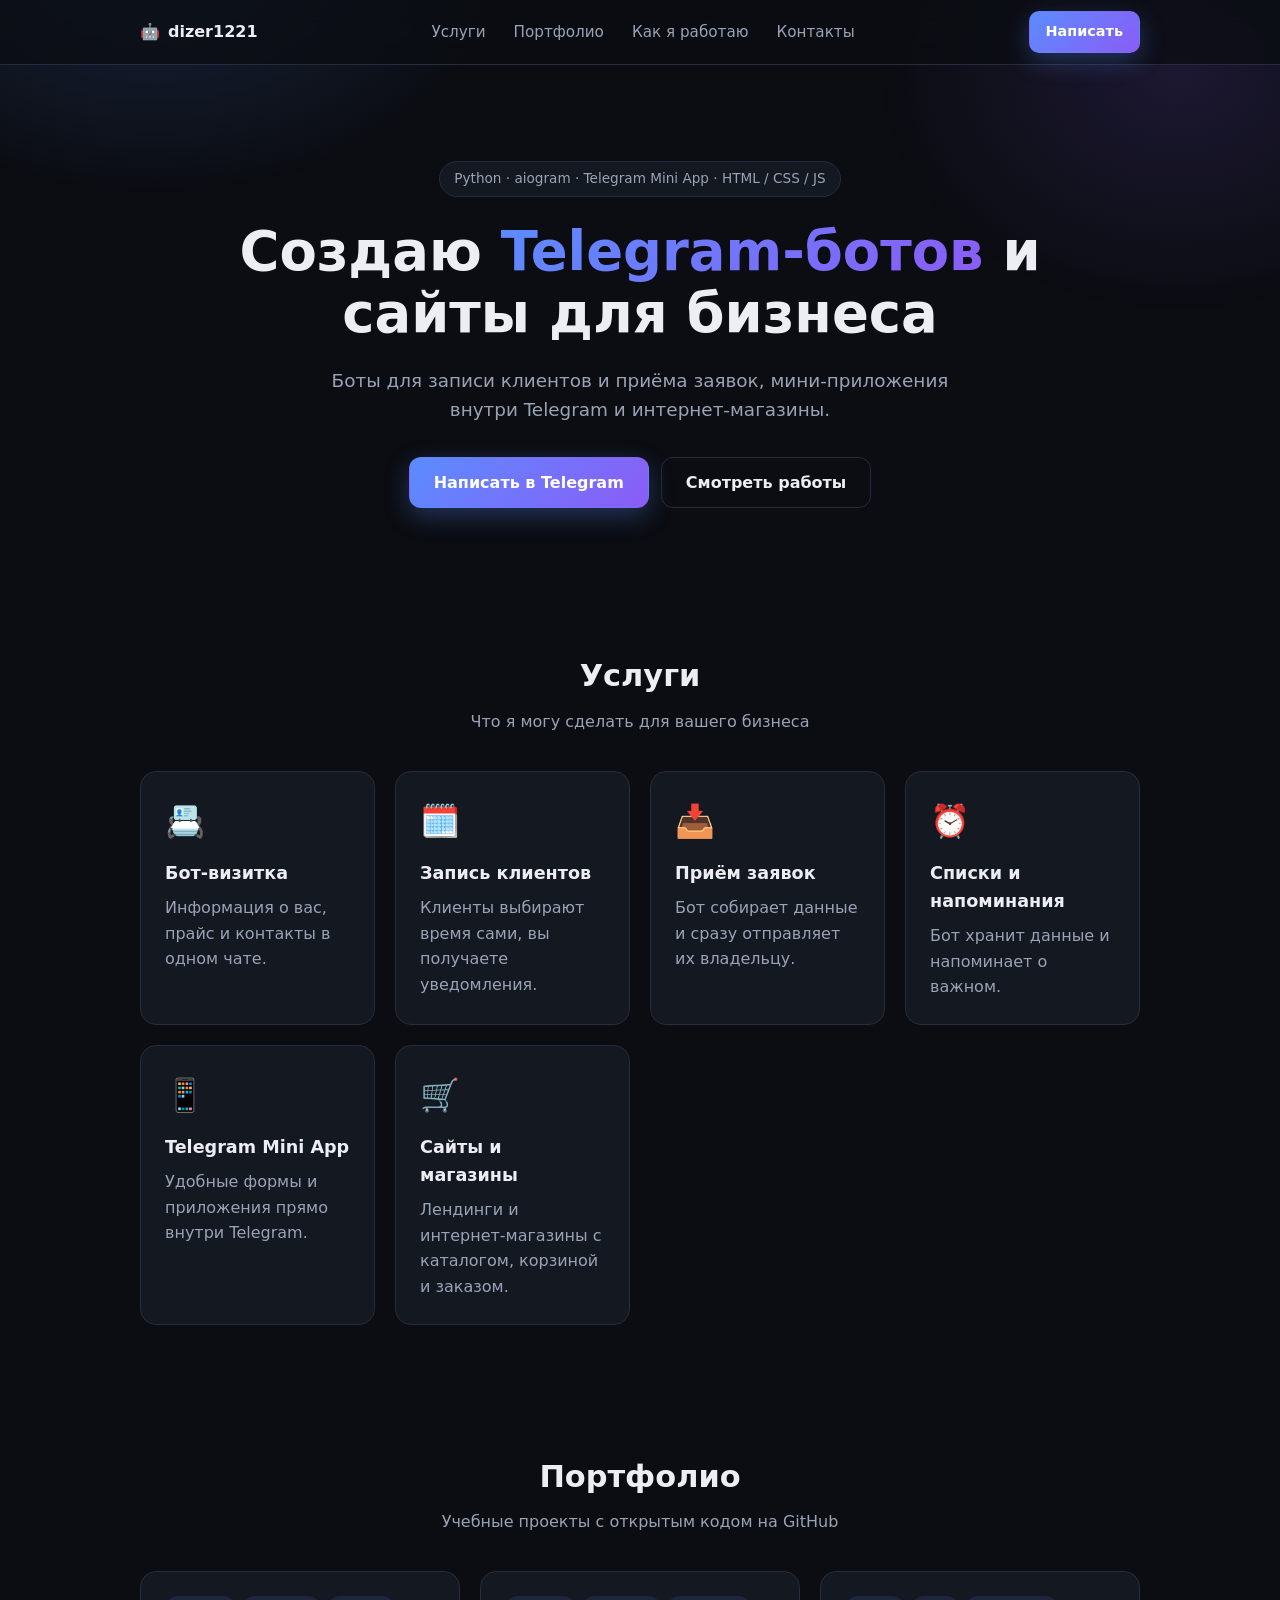
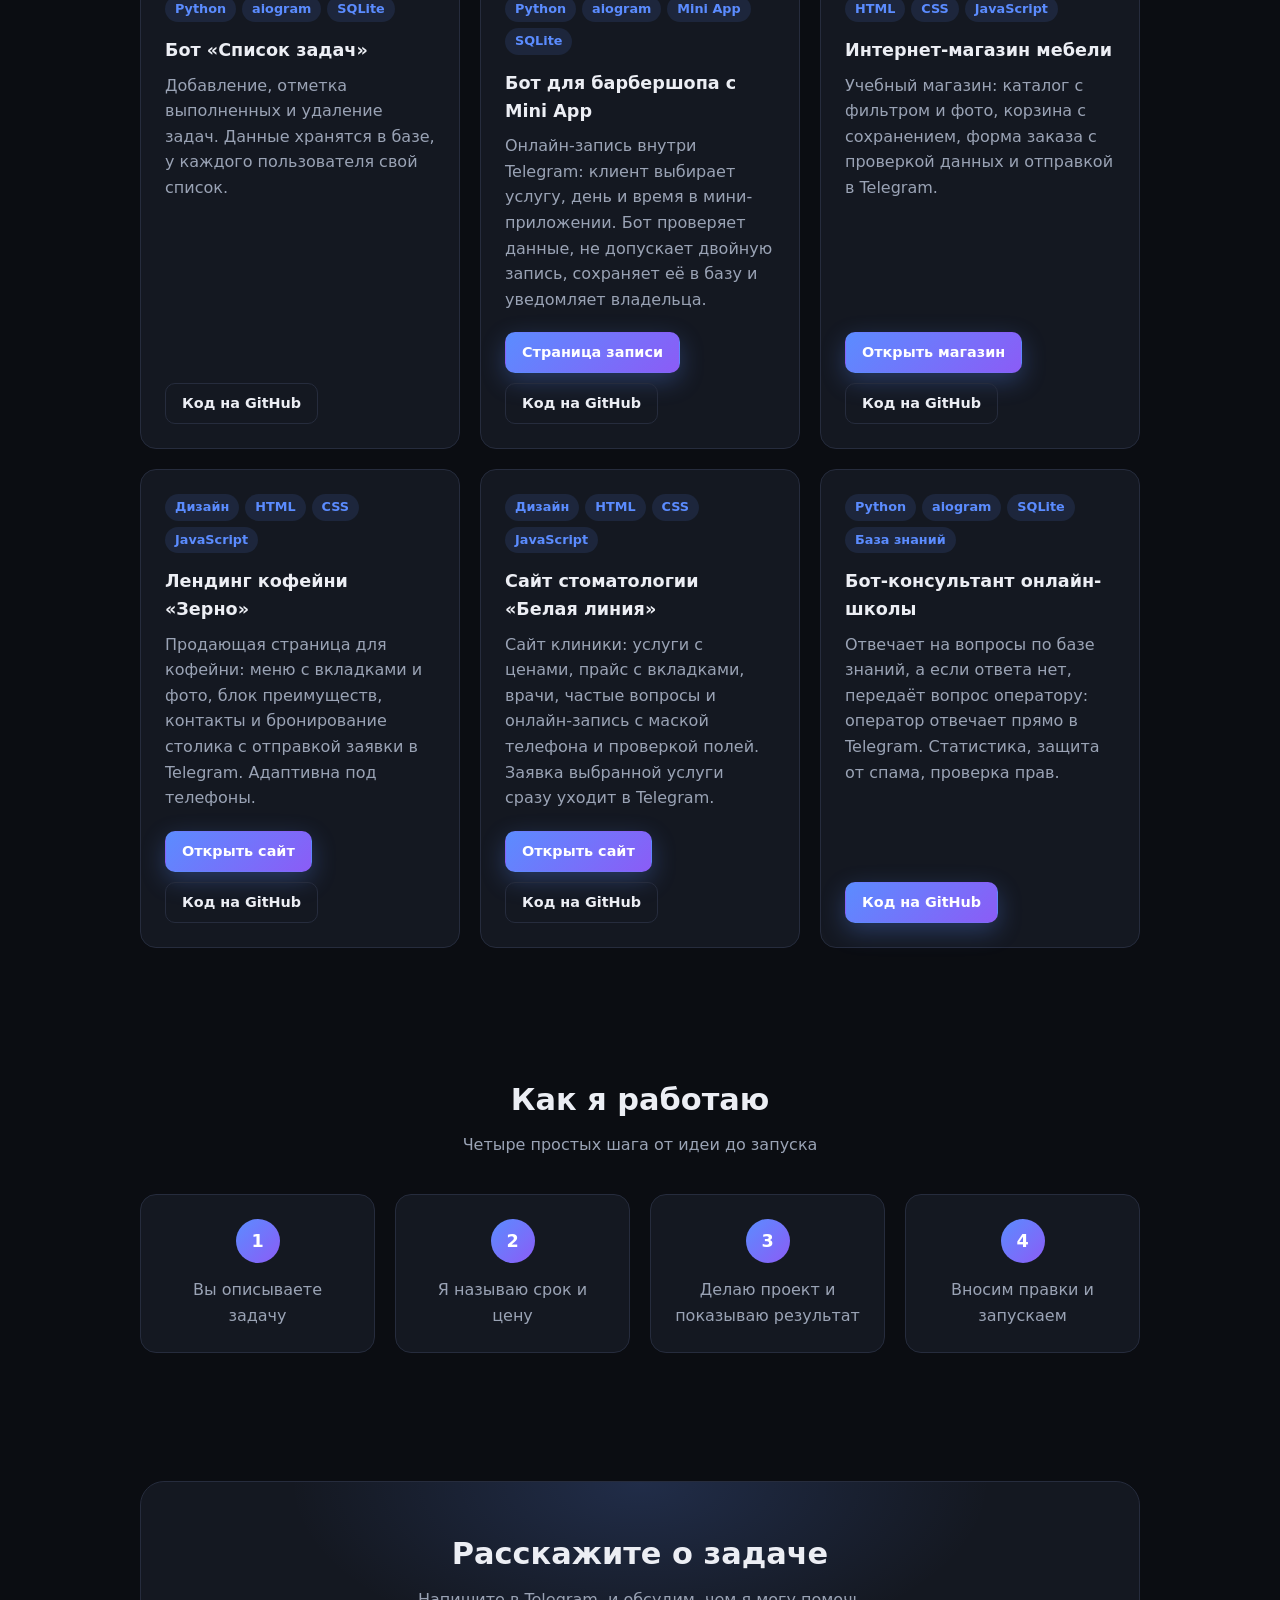
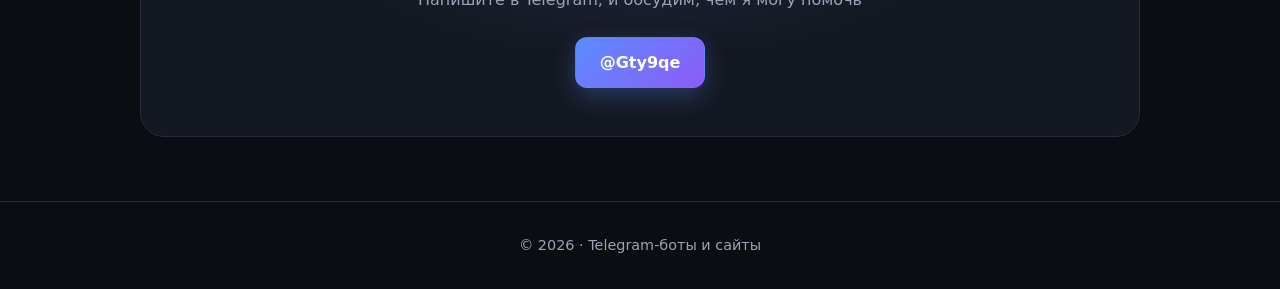
==== commit 3ae10ded: "Add files via upload" ====
--- a/index.html
+++ b/index.html
@@ -1,707 +1,215 @@
-<!DOCTYPE html>
-<html lang="ru">
-<head>
-  <meta charset="UTF-8">
-  <meta name="viewport" content="width=device-width, initial-scale=1.0">
-  <title>Стоматология «Белая линия» — лечение зубов без боли</title>
-  <meta name="description" content="Стоматологическая клиника «Белая линия»: лечение, гигиена, отбеливание, имплантация и элайнеры. Бесплатная консультация.">
-  <link rel="preconnect" href="https://fonts.googleapis.com">
-  <link rel="preconnect" href="https://fonts.gstatic.com" crossorigin>
-  <link href="https://fonts.googleapis.com/css2?family=Manrope:wght@400;500;600;700;800&display=swap" rel="stylesheet">
-  <style>
-    /* ===== Цвета и базовые настройки ===== */
-    :root {
-      --bg: #FFFFFF;
-      --soft: #F1F7F7;      /* светлая мятная подложка */
-      --ink: #0F2A2E;       /* основной текст */
-      --muted: #52676B;     /* второстепенный текст */
-      --accent: #0E7C7B;    /* бирюзовый акцент */
-      --accent-dark: #0A5F5E;
-      --accent-soft: #D7EEEC;
-      --line: #DCE7E8;
-      --radius: 20px;
-    }
-
-    * { box-sizing: border-box; }
-    html { scroll-behavior: smooth; scroll-padding-top: 88px; }
-    body {
-      margin: 0;
-      background: var(--bg);
-      color: var(--ink);
-      font-family: 'Manrope', system-ui, sans-serif;
-      font-size: 16px;
-      line-height: 1.6;
-    }
-    h1, h2, h3, p { margin: 0; }
-    img { display: block; max-width: 100%; }
-    a { color: inherit; }
-    .container { max-width: 1200px; margin: 0 auto; padding: 0 24px; }
-    section { padding: 96px 0; }
-    .section-head { display: flex; flex-direction: column; gap: 12px; margin-bottom: 48px; max-width: 640px; }
-    .eyebrow { font-size: 13px; font-weight: 700; letter-spacing: 0.1em; text-transform: uppercase; color: var(--accent); }
-    .section-title { font-size: clamp(30px, 4vw, 42px); font-weight: 800; line-height: 1.15; letter-spacing: -0.02em; }
-    .section-lead { font-size: 18px; color: var(--muted); }
-
-    /* ===== Кнопки ===== */
-    .btn {
-      display: inline-flex; align-items: center; justify-content: center; gap: 8px;
-      height: 52px; padding: 0 28px; border-radius: 14px;
-      font: inherit; font-weight: 700; text-decoration: none; cursor: pointer;
-      transition: background .2s, color .2s, border-color .2s, transform .15s;
-    }
-    .btn:active { transform: scale(0.97); }
-    .btn-primary { background: var(--accent); color: #fff; border: none; }
-    .btn-primary:hover { background: var(--accent-dark); }
-    .btn-outline { background: #fff; color: var(--ink); border: 1.5px solid var(--line); }
-    .btn-outline:hover { border-color: var(--accent); color: var(--accent); }
-    .btn-small { height: 44px; padding: 0 20px; border-radius: 12px; font-size: 15px; }
-
-    /* ===== Шапка ===== */
-    .header { position: sticky; top: 0; z-index: 20; background: rgba(255,255,255,0.94); backdrop-filter: blur(8px); border-bottom: 1px solid var(--line); }
-    .header-inner { display: flex; align-items: center; justify-content: space-between; gap: 24px; height: 76px; }
-    .logo { display: flex; align-items: center; gap: 10px; text-decoration: none; font-size: 20px; font-weight: 800; letter-spacing: -0.01em; }
-    .logo-mark { width: 36px; height: 36px; border-radius: 10px; background: var(--accent); display: grid; place-items: center; }
-    .nav { display: flex; align-items: center; gap: 28px; font-size: 15px; font-weight: 600; }
-    .nav a:not(.btn) { text-decoration: none; color: var(--muted); }
-    .nav a:not(.btn):hover { color: var(--accent); }
-    .phone { font-weight: 700; color: var(--ink) !important; white-space: nowrap; }
-    .burger { display: none; width: 44px; height: 44px; border: none; background: transparent; cursor: pointer; color: var(--ink); }
-
-    /* ===== Первый экран ===== */
-    .hero { padding: 56px 0 96px; background: linear-gradient(180deg, var(--soft) 0%, #fff 100%); }
-    .hero-inner { display: flex; flex-wrap: wrap; align-items: center; gap: 56px; }
-    .hero-text { flex: 1 1 440px; display: flex; flex-direction: column; gap: 24px; }
-    .badge { align-self: flex-start; display: inline-flex; align-items: center; gap: 8px; padding: 8px 14px; border-radius: 999px; background: var(--accent-soft); color: var(--accent-dark); font-size: 14px; font-weight: 700; }
-    .hero h1 { font-size: clamp(38px, 5vw, 60px); font-weight: 800; line-height: 1.08; letter-spacing: -0.03em; }
-    .hero h1 span { color: var(--accent); }
-    .hero-lead { font-size: 18px; color: var(--muted); max-width: 500px; }
-    .hero-list { list-style: none; padding: 0; margin: 0; display: flex; flex-direction: column; gap: 12px; }
-    .hero-list li { display: flex; align-items: center; gap: 12px; font-weight: 600; }
-    .check { flex-shrink: 0; width: 24px; height: 24px; border-radius: 50%; background: var(--accent); display: grid; place-items: center; }
-    .hero-buttons { display: flex; flex-wrap: wrap; gap: 16px; }
-    .hero-photo { flex: 1 1 420px; position: relative; }
-    .hero-photo img { width: 100%; height: 520px; object-fit: cover; border-radius: 28px; background: var(--accent-soft); }
-    .hero-card {
-      position: absolute; left: -24px; bottom: 32px;
-      display: flex; align-items: center; gap: 14px;
-      padding: 16px 20px; border-radius: 18px; background: #fff;
-      box-shadow: 0 16px 40px rgba(15, 42, 46, 0.12);
-    }
-    .hero-card .icon { width: 44px; height: 44px; border-radius: 12px; background: var(--accent-soft); display: grid; place-items: center; }
-    .hero-card strong { display: block; font-size: 15px; }
-    .hero-card span { font-size: 13px; color: var(--muted); }
-
-    /* ===== Услуги ===== */
-    .services-grid { display: grid; grid-template-columns: repeat(auto-fill, minmax(320px, 1fr)); gap: 24px; }
-    .service {
-      display: flex; flex-direction: column; border-radius: var(--radius); overflow: hidden;
-      background: #fff; border: 1px solid var(--line);
-      transition: transform .2s, box-shadow .2s;
-    }
-    .service:hover { transform: translateY(-4px); box-shadow: 0 16px 40px rgba(15, 42, 46, 0.08); }
-    .service img { width: 100%; height: 200px; object-fit: cover; background: var(--accent-soft); }
-    .service-body { display: flex; flex-direction: column; gap: 10px; padding: 24px; flex: 1; }
-    .service h3 { font-size: 20px; font-weight: 700; }
-    .service p { color: var(--muted); flex: 1; }
-    .service-foot { display: flex; align-items: center; justify-content: space-between; gap: 12px; margin-top: 8px; }
-    .service-price { font-size: 18px; font-weight: 800; }
-    .service-price small { font-size: 14px; font-weight: 600; color: var(--muted); }
-    .link-btn { background: none; border: none; padding: 8px 0; font: inherit; font-weight: 700; color: var(--accent); cursor: pointer; }
-    .link-btn:hover { color: var(--accent-dark); text-decoration: underline; }
-
-    /* ===== Преимущества ===== */
-    .why { background: var(--soft); }
-    .why-grid { display: grid; grid-template-columns: repeat(auto-fill, minmax(240px, 1fr)); gap: 24px; }
-    .why-item { display: flex; flex-direction: column; gap: 14px; padding: 28px; border-radius: var(--radius); background: #fff; }
-    .why-item .icon { width: 52px; height: 52px; border-radius: 14px; background: var(--accent-soft); display: grid; place-items: center; }
-    .why-item h3 { font-size: 18px; font-weight: 700; }
-    .why-item p { color: var(--muted); font-size: 15px; }
-
-    /* ===== Прайс ===== */
-    .price-wrap { display: flex; flex-wrap: wrap; gap: 48px; align-items: flex-start; }
-    .price-wrap .section-head { flex: 1 1 320px; margin-bottom: 0; }
-    .price-box { flex: 2 1 520px; min-width: 0; }
-    .tabs { display: flex; flex-wrap: wrap; gap: 8px; margin-bottom: 24px; }
-    .tab {
-      height: 44px; padding: 0 18px; border-radius: 12px;
-      border: 1.5px solid var(--line); background: #fff; color: var(--ink);
-      font: inherit; font-size: 15px; font-weight: 600; cursor: pointer;
-    }
-    .tab:hover { border-color: var(--accent); }
-    .tab.active { background: var(--accent); border-color: var(--accent); color: #fff; }
-    .price-list { list-style: none; margin: 0; padding: 0; border-top: 1px solid var(--line); }
-    .price-list li { display: flex; justify-content: space-between; align-items: baseline; gap: 16px; padding: 18px 0; border-bottom: 1px solid var(--line); }
-    .price-list .name { font-weight: 600; }
-    .price-list .value { font-weight: 800; white-space: nowrap; }
-    .price-note { margin-top: 16px; font-size: 14px; color: var(--muted); }
-
-    /* ===== Клиника (галерея) ===== */
-    .gallery { display: grid; grid-template-columns: 2fr 1fr; gap: 24px; }
-    .gallery img { width: 100%; height: 100%; min-height: 220px; object-fit: cover; border-radius: var(--radius); background: var(--accent-soft); }
-    .gallery-side { display: grid; gap: 24px; }
-
-    /* ===== Врачи ===== */
-    .doctors { background: var(--soft); }
-    .doctors-grid { display: grid; grid-template-columns: repeat(auto-fill, minmax(260px, 1fr)); gap: 24px; }
-    .doctor { display: flex; flex-direction: column; gap: 16px; padding: 28px; border-radius: var(--radius); background: #fff; }
-    .avatar { width: 72px; height: 72px; border-radius: 50%; background: var(--accent); color: #fff; display: grid; place-items: center; font-size: 24px; font-weight: 800; }
-    .doctor h3 { font-size: 18px; font-weight: 700; }
-    .doctor .role { color: var(--accent); font-weight: 700; font-size: 15px; }
-    .doctor p { color: var(--muted); font-size: 15px; }
-
-    /* ===== Вопросы ===== */
-    .faq { display: flex; flex-direction: column; gap: 12px; max-width: 840px; }
-    .faq details { border: 1px solid var(--line); border-radius: 16px; padding: 0 24px; background: #fff; }
-    .faq details[open] { border-color: var(--accent); }
-    .faq summary {
-      list-style: none; cursor: pointer; padding: 20px 0;
-      display: flex; justify-content: space-between; align-items: center; gap: 16px;
-      font-size: 17px; font-weight: 700;
-    }
-    .faq summary::-webkit-details-marker { display: none; }
-    .faq summary .plus { flex-shrink: 0; transition: transform .2s; color: var(--accent); }
-    .faq details[open] .plus { transform: rotate(45deg); }
-    .faq details p { padding-bottom: 20px; color: var(--muted); }
-
-    /* ===== Запись ===== */
-    .booking-section { padding-top: 0; }
-    .booking-box { display: flex; flex-wrap: wrap; gap: 48px; padding: 56px; border-radius: 32px; background: var(--ink); color: #fff; }
-    .booking-info { flex: 1 1 340px; display: flex; flex-direction: column; gap: 20px; }
-    .booking-info .section-title { color: #fff; }
-    .booking-info .section-lead { color: #B9CDCF; }
-    .contact-line { display: flex; align-items: center; gap: 12px; color: #E3EEEF; }
-    .contact-line .icon { width: 40px; height: 40px; flex-shrink: 0; border-radius: 12px; background: rgba(255,255,255,0.08); display: grid; place-items: center; }
-    .form { flex: 1 1 400px; display: flex; flex-direction: column; gap: 16px; padding: 32px; border-radius: 24px; background: #fff; color: var(--ink); }
-    .field { display: flex; flex-direction: column; gap: 6px; }
-    .field label { font-size: 14px; font-weight: 600; }
-    .field input, .field select {
-      height: 50px; padding: 0 16px; border: 1.5px solid var(--line); border-radius: 12px;
-      background: #fff; font: inherit; color: var(--ink);
-    }
-    .field input:focus, .field select:focus { outline: none; border-color: var(--accent); box-shadow: 0 0 0 3px var(--accent-soft); }
-    .row { display: flex; gap: 16px; }
-    .row .field { flex: 1; min-width: 0; }
-    .consent { display: flex; align-items: flex-start; gap: 10px; font-size: 13px; color: var(--muted); }
-    .consent input { width: 18px; height: 18px; margin-top: 2px; accent-color: var(--accent); flex-shrink: 0; }
-    .form .btn { width: 100%; }
-    .error { color: #B42318; font-size: 13px; display: none; }
-    .field.invalid input { border-color: #B42318; }
-    .field.invalid .error { display: block; }
-
-    /* ===== Подвал ===== */
-    .footer { padding: 40px 0; border-top: 1px solid var(--line); }
-    .footer-inner { display: flex; flex-wrap: wrap; justify-content: space-between; gap: 16px; font-size: 14px; color: var(--muted); }
-    .disclaimer { margin-top: 24px; font-size: 12px; color: var(--muted); text-transform: uppercase; letter-spacing: 0.04em; text-align: center; }
-
-    /* ===== Уведомление ===== */
-    .toast {
-      position: fixed; left: 50%; bottom: 24px; transform: translate(-50%, 120px);
-      padding: 14px 20px; border-radius: 14px; background: var(--ink); color: #fff; font-weight: 600;
-      box-shadow: 0 12px 32px rgba(0,0,0,0.2); transition: transform .3s, opacity .3s; z-index: 50;
-      opacity: 0; pointer-events: none;
-    }
-    .toast.show { transform: translate(-50%, 0); opacity: 1; }
-
-    /* ===== Анимация появления ===== */
-    .reveal { opacity: 0; transform: translateY(24px); transition: opacity .6s, transform .6s; }
-    .reveal.visible { opacity: 1; transform: none; }
-
-    /* ===== Планшеты и телефоны ===== */
-    @media (max-width: 960px) {
-      .nav .phone { display: none; }
-    }
-    @media (max-width: 820px) {
-      .burger { display: inline-flex; align-items: center; justify-content: center; }
-      .nav {
-        display: none; position: absolute; top: 76px; left: 0; right: 0;
-        flex-direction: column; align-items: stretch; gap: 4px;
-        padding: 16px 24px 24px; background: #fff; border-bottom: 1px solid var(--line);
-      }
-      .nav.open { display: flex; }
-      .nav a:not(.btn) { padding: 12px 0; font-size: 18px; color: var(--ink); }
-      .nav .phone { display: block; }
-      section { padding: 64px 0; }
-      .hero { padding: 32px 0 64px; }
-      .hero-photo img { height: 340px; }
-      .hero-card { left: 16px; bottom: 16px; }
-      .gallery { grid-template-columns: 1fr; }
-      .booking-box { padding: 24px; gap: 32px; }
-      .form { padding: 24px; }
-      .row { flex-direction: column; }
-    }
-  </style>
-</head>
-<body>
-
-  <!-- ===== Шапка ===== -->
-  <header class="header">
-    <div class="container header-inner">
-      <a href="#top" class="logo">
-        <span class="logo-mark">
-          <svg width="20" height="20" viewBox="0 0 24 24" fill="none" stroke="#fff" stroke-width="2" stroke-linecap="round" stroke-linejoin="round" aria-hidden="true"><path d="M7 3c-2.5 0-4 2-4 4.5 0 3 1.5 4.5 2 7.5.5 3 1 6 2.5 6s1.5-4 3-4h3c1.5 0 1.5 4 3 4s2-3 2.5-6c.5-3 2-4.5 2-7.5C21 5 19.5 3 17 3c-2 0-3 1-5 1S9 3 7 3z"/></svg>
-        </span>
-        Белая линия
-      </a>
-      <nav class="nav" id="nav">
-        <a href="#services">Услуги</a>
-        <a href="#prices">Цены</a>
-        <a href="#doctors">Врачи</a>
-        <a href="#faq">Вопросы</a>
-        <a href="tel:+70000000000" class="phone">[ТЕЛЕФОН]</a>
-        <a href="#booking" class="btn btn-primary btn-small">Записаться</a>
-      </nav>
-      <button class="burger" id="burger" aria-label="Открыть меню" aria-expanded="false">
-        <svg width="26" height="26" viewBox="0 0 24 24" fill="none" stroke="currentColor" stroke-width="2" stroke-linecap="round" aria-hidden="true"><path d="M4 7h16M4 12h16M4 17h16"/></svg>
-      </button>
-    </div>
-  </header>
-
-  <main id="top">
-    <!-- ===== Первый экран ===== -->
-    <div class="hero">
-      <div class="container hero-inner">
-        <div class="hero-text">
-          <span class="badge">Первичная консультация — бесплатно</span>
-          <h1>Лечим зубы <span>без боли</span> и страха</h1>
-          <p class="hero-lead">Современная стоматология для всей семьи: от профессиональной чистки до имплантации. Объясняем каждый шаг и называем цену до начала лечения.</p>
-          <ul class="hero-list">
-            <li><span class="check"><svg width="14" height="14" viewBox="0 0 24 24" fill="none" stroke="#fff" stroke-width="3" stroke-linecap="round" stroke-linejoin="round" aria-hidden="true"><path d="M5 12l5 5L20 7"/></svg></span>Лечение под современной анестезией</li>
-            <li><span class="check"><svg width="14" height="14" viewBox="0 0 24 24" fill="none" stroke="#fff" stroke-width="3" stroke-linecap="round" stroke-linejoin="round" aria-hidden="true"><path d="M5 12l5 5L20 7"/></svg></span>Фиксированная цена в плане лечения</li>
-            <li><span class="check"><svg width="14" height="14" viewBox="0 0 24 24" fill="none" stroke="#fff" stroke-width="3" stroke-linecap="round" stroke-linejoin="round" aria-hidden="true"><path d="M5 12l5 5L20 7"/></svg></span>Работаем без выходных</li>
-          </ul>
-          <div class="hero-buttons">
-            <a href="#booking" class="btn btn-primary">Записаться на приём</a>
-            <a href="#prices" class="btn btn-outline">Смотреть цены</a>
-          </div>
-        </div>
-        <div class="hero-photo">
-          <img src="https://images.unsplash.com/photo-1629909613654-28e377c37b09?auto=format&fit=crop&w=1100&q=80" alt="Светлый кабинет стоматологии с креслом">
-          <div class="hero-card">
-            <span class="icon"><svg width="22" height="22" viewBox="0 0 24 24" fill="none" stroke="#0E7C7B" stroke-width="2" stroke-linecap="round" stroke-linejoin="round" aria-hidden="true"><path d="M12 22s8-4 8-10V5l-8-3-8 3v7c0 6 8 10 8 10z"/><path d="M9 12l2 2 4-4"/></svg></span>
-            <div>
-              <strong>Гарантия на лечение</strong>
-              <span>Указываем срок в договоре</span>
-            </div>
-          </div>
-        </div>
-      </div>
-    </div>
-
-    <!-- ===== Услуги ===== -->
-    <section id="services">
-      <div class="container">
-        <div class="section-head reveal">
-          <span class="eyebrow">Услуги</span>
-          <h2 class="section-title">Всё для здоровой улыбки в одной клинике</h2>
-        </div>
-        <!-- Карточки создаются из списка SERVICES в скрипте внизу -->
-        <div class="services-grid" id="services-grid"></div>
-      </div>
-    </section>
-
-    <!-- ===== Почему мы ===== -->
-    <section class="why">
-      <div class="container">
-        <div class="section-head reveal">
-          <span class="eyebrow">Почему мы</span>
-          <h2 class="section-title">К нам не страшно идти</h2>
-        </div>
-        <div class="why-grid">
-          <div class="why-item reveal">
-            <span class="icon"><svg width="26" height="26" viewBox="0 0 24 24" fill="none" stroke="#0E7C7B" stroke-width="1.8" stroke-linecap="round" stroke-linejoin="round" aria-hidden="true"><path d="M12 21s-7-4.4-7-10a4 4 0 0 1 7-2.6A4 4 0 0 1 19 11c0 5.6-7 10-7 10z"/></svg></span>
-            <h3>Без боли</h3>
-            <p>Подбираем анестезию индивидуально. Если страшно — скажите, мы никуда не торопимся.</p>
-          </div>
-          <div class="why-item reveal">
-            <span class="icon"><svg width="26" height="26" viewBox="0 0 24 24" fill="none" stroke="#0E7C7B" stroke-width="1.8" stroke-linecap="round" stroke-linejoin="round" aria-hidden="true"><rect x="4" y="3" width="16" height="18" rx="2"/><path d="M8 8h8M8 12h8M8 16h5"/></svg></span>
-            <h3>Честный план лечения</h3>
-            <p>Показываем снимки, объясняем варианты и фиксируем стоимость до начала работы.</p>
-          </div>
-          <div class="why-item reveal">
-            <span class="icon"><svg width="26" height="26" viewBox="0 0 24 24" fill="none" stroke="#0E7C7B" stroke-width="1.8" stroke-linecap="round" stroke-linejoin="round" aria-hidden="true"><circle cx="12" cy="12" r="9"/><path d="M12 7v5l3 3"/></svg></span>
-            <h3>Удобное время</h3>
-            <p>Принимаем каждый день с утра до вечера, запись онлайн за минуту.</p>
-          </div>
-          <div class="why-item reveal">
-            <span class="icon"><svg width="26" height="26" viewBox="0 0 24 24" fill="none" stroke="#0E7C7B" stroke-width="1.8" stroke-linecap="round" stroke-linejoin="round" aria-hidden="true"><path d="M3 12h4l3-8 4 16 3-8h4"/></svg></span>
-            <h3>Точная диагностика</h3>
-            <p>Компьютерная томография и прицельные снимки прямо в клинике.</p>
-          </div>
-        </div>
-      </div>
-    </section>
-
-    <!-- ===== Цены ===== -->
-    <section id="prices">
-      <div class="container price-wrap">
-        <div class="section-head reveal">
-          <span class="eyebrow">Цены</span>
-          <h2 class="section-title">Прозрачные цены без сюрпризов</h2>
-          <p class="section-lead">Точную стоимость врач назовёт после осмотра и зафиксирует её в плане лечения.</p>
-        </div>
-        <div class="price-box">
-          <div class="tabs" role="tablist" id="price-tabs">
-            <button class="tab active" data-group="therapy" role="tab" aria-selected="true">Лечение</button>
-            <button class="tab" data-group="hygiene" role="tab" aria-selected="false">Гигиена</button>
-            <button class="tab" data-group="implant" role="tab" aria-selected="false">Имплантация</button>
-            <button class="tab" data-group="ortho" role="tab" aria-selected="false">Исправление прикуса</button>
-          </div>
-          <ul class="price-list" id="price-list"></ul>
-          <p class="price-note">Цены указаны для примера.</p>
-        </div>
-      </div>
-    </section>
-
-    <!-- ===== Клиника ===== -->
-    <section style="padding-top: 0;">
-      <div class="container">
-        <div class="gallery reveal">
-          <img src="https://images.unsplash.com/photo-1588776814546-daab30f310ce?auto=format&fit=crop&w=1200&q=80" alt="Врачи-стоматологи проводят лечение" loading="lazy">
-          <div class="gallery-side">
-            <img src="https://images.unsplash.com/photo-1598256989800-fe5f95da9787?auto=format&fit=crop&w=700&q=80" alt="Стоматологическое кресло в кабинете" loading="lazy">
-            <img src="https://images.unsplash.com/photo-1728342057953-94bfad8f0e7e?auto=format&fit=crop&w=700&q=80" alt="Кабинет с креслом у окна" loading="lazy">
-          </div>
-        </div>
-      </div>
-    </section>
-
-    <!-- ===== Врачи ===== -->
-    <section class="doctors" id="doctors">
-      <div class="container">
-        <div class="section-head reveal">
-          <span class="eyebrow">Команда</span>
-          <h2 class="section-title">Наши врачи</h2>
-          <p class="section-lead">Сюда клиника добавит фотографии и опыт своих специалистов.</p>
-        </div>
-        <div class="doctors-grid">
-          <div class="doctor reveal">
-            <div class="avatar">АС</div>
-            <div>
-              <h3>Анна Соколова</h3>
-              <span class="role">Стоматолог-терапевт</span>
-            </div>
-            <p>Лечение кариеса и каналов, художественная реставрация зубов.</p>
-          </div>
-          <div class="doctor reveal">
-            <div class="avatar">ДМ</div>
-            <div>
-              <h3>Дмитрий Морозов</h3>
-              <span class="role">Хирург-имплантолог</span>
-            </div>
-            <p>Удаление зубов любой сложности, установка имплантов.</p>
-          </div>
-          <div class="doctor reveal">
-            <div class="avatar">ЕК</div>
-            <div>
-              <h3>Елена Кузнецова</h3>
-              <span class="role">Ортодонт</span>
-            </div>
-            <p>Исправление прикуса брекетами и элайнерами у детей и взрослых.</p>
-          </div>
-          <div class="doctor reveal">
-            <div class="avatar">ИП</div>
-            <div>
-              <h3>Ирина Павлова</h3>
-              <span class="role">Гигиенист</span>
-            </div>
-            <p>Профессиональная чистка, отбеливание и обучение уходу за зубами.</p>
-          </div>
-        </div>
-      </div>
-    </section>
-
-    <!-- ===== Вопросы ===== -->
-    <section id="faq">
-      <div class="container">
-        <div class="section-head reveal">
-          <span class="eyebrow">Вопросы</span>
-          <h2 class="section-title">Часто спрашивают</h2>
-        </div>
-        <div class="faq">
-          <details>
-            <summary>Больно ли лечить зубы?<svg class="plus" width="22" height="22" viewBox="0 0 24 24" fill="none" stroke="currentColor" stroke-width="2.4" stroke-linecap="round" aria-hidden="true"><path d="M12 5v14M5 12h14"/></svg></summary>
-            <p>Нет. Перед лечением врач делает анестезию, а место укола предварительно обезболивает гелем. Большинство пациентов чувствуют только лёгкое давление.</p>
-          </details>
-          <details>
-            <summary>Сколько стоит первая консультация?<svg class="plus" width="22" height="22" viewBox="0 0 24 24" fill="none" stroke="currentColor" stroke-width="2.4" stroke-linecap="round" aria-hidden="true"><path d="M12 5v14M5 12h14"/></svg></summary>
-            <p>Первичный осмотр и консультация бесплатны. Врач осмотрит зубы, при необходимости направит на снимок и составит план лечения с ценой.</p>
-          </details>
-          <details>
-            <summary>Можно ли оплатить лечение частями?<svg class="plus" width="22" height="22" viewBox="0 0 24 24" fill="none" stroke="currentColor" stroke-width="2.4" stroke-linecap="round" aria-hidden="true"><path d="M12 5v14M5 12h14"/></svg></summary>
-            <p>Да, большой план лечения можно разбить на этапы и оплачивать каждый этап отдельно. Подробности расскажет администратор.</p>
-          </details>
-          <details>
-            <summary>Лечите ли вы детей?<svg class="plus" width="22" height="22" viewBox="0 0 24 24" fill="none" stroke="currentColor" stroke-width="2.4" stroke-linecap="round" aria-hidden="true"><path d="M12 5v14M5 12h14"/></svg></summary>
-            <p>Да, принимаем детей с трёх лет. Первый визит проводим в игровой форме, чтобы ребёнок привык к врачу и не боялся.</p>
-          </details>
-          <details>
-            <summary>Как подготовиться к приёму?<svg class="plus" width="22" height="22" viewBox="0 0 24 24" fill="none" stroke="currentColor" stroke-width="2.4" stroke-linecap="round" aria-hidden="true"><path d="M12 5v14M5 12h14"/></svg></summary>
-            <p>Специальная подготовка не нужна. Возьмите паспорт и, если есть, прошлые снимки зубов. Приходите за 10 минут, чтобы заполнить анкету.</p>
-          </details>
-        </div>
-      </div>
-    </section>
-
-    <!-- ===== Запись ===== -->
-    <section class="booking-section" id="booking">
-      <div class="container">
-        <div class="booking-box">
-          <div class="booking-info">
-            <span class="eyebrow" style="color: #7FD1CC;">Запись на приём</span>
-            <h2 class="section-title">Запишитесь на бесплатную консультацию</h2>
-            <p class="section-lead">Оставьте заявку, и администратор перезвонит в течение 15 минут, чтобы подобрать удобное время.</p>
-            <div class="contact-line">
-              <span class="icon"><svg width="20" height="20" viewBox="0 0 24 24" fill="none" stroke="#7FD1CC" stroke-width="1.8" stroke-linecap="round" stroke-linejoin="round" aria-hidden="true"><path d="M12 21s-7-6.2-7-11a7 7 0 0 1 14 0c0 4.8-7 11-7 11z"/><circle cx="12" cy="10" r="2.5"/></svg></span>
-              <span>[АДРЕС КЛИНИКИ]</span>
-            </div>
-            <div class="contact-line">
-              <span class="icon"><svg width="20" height="20" viewBox="0 0 24 24" fill="none" stroke="#7FD1CC" stroke-width="1.8" stroke-linecap="round" stroke-linejoin="round" aria-hidden="true"><circle cx="12" cy="12" r="9"/><path d="M12 7v5l3 3"/></svg></span>
-              <span>Ежедневно с 9:00 до 21:00</span>
-            </div>
-            <div class="contact-line">
-              <span class="icon"><svg width="20" height="20" viewBox="0 0 24 24" fill="none" stroke="#7FD1CC" stroke-width="1.8" stroke-linecap="round" stroke-linejoin="round" aria-hidden="true"><path d="M5 4h4l2 5-2.5 1.5a11 11 0 0 0 5 5L15 13l5 2v4a2 2 0 0 1-2 2A16 16 0 0 1 3 6a2 2 0 0 1 2-2"/></svg></span>
-              <span>[ТЕЛЕФОН]</span>
-            </div>
-          </div>
-
-          <form class="form" id="booking-form" novalidate>
-            <div class="field" id="field-name">
-              <label for="name">Ваше имя</label>
-              <input type="text" id="name" placeholder="Например, Мария" autocomplete="name">
-              <span class="error">Введите имя</span>
-            </div>
-            <div class="field" id="field-phone">
-              <label for="phone">Телефон</label>
-              <input type="tel" id="phone" placeholder="+7 (___) ___-__-__" autocomplete="tel">
-              <span class="error">Введите номер полностью</span>
-            </div>
-            <div class="field">
-              <label for="service">Услуга</label>
-              <select id="service"></select>
-            </div>
-            <div class="row">
-              <div class="field">
-                <label for="date">Желаемая дата</label>
-                <input type="date" id="date">
-              </div>
-              <div class="field">
-                <label for="time">Время</label>
-                <select id="time">
-                  <option>Любое</option>
-                  <option>Утро (9:00–12:00)</option>
-                  <option>День (12:00–17:00)</option>
-                  <option>Вечер (17:00–21:00)</option>
-                </select>
-              </div>
-            </div>
-            <label class="consent">
-              <input type="checkbox" id="consent" checked>
-              <span>Согласен на обработку персональных данных</span>
-            </label>
-            <button type="submit" class="btn btn-primary">Отправить заявку</button>
-          </form>
-        </div>
-      </div>
-    </section>
-  </main>
-
-  <!-- ===== Подвал ===== -->
-  <footer class="footer">
-    <div class="container">
-      <div class="footer-inner">
-        <span>© 2026 Стоматология «Белая линия»</span>
-        <span>Лицензия: [НОМЕР ЛИЦЕНЗИИ]</span>
-      </div>
-      <p class="disclaimer">Имеются противопоказания. Необходима консультация специалиста.</p>
-    </div>
-  </footer>
-
-  <div class="toast" id="toast" role="status"></div>
-
-  <script>
-    // ===== Настройки =====
-    // Telegram-ник клиники (без @), куда будут приходить заявки
-    const TELEGRAM_USERNAME = 'Gty9qe';
-
-    const IMG = (id, w = 700) => `https://images.unsplash.com/photo-${id}?auto=format&fit=crop&w=${w}&q=80`;
-
-    // ===== Услуги: меняй здесь =====
-    const SERVICES = [
-      { name: 'Лечение кариеса', desc: 'Пломба из светоотверждаемого материала, которая не отличается от родного зуба.', price: 'от 3 500 ₽', photo: IMG('1606811971618-4486d14f3f99') },
-      { name: 'Профессиональная чистка', desc: 'Ультразвук и Air Flow: убираем камень и налёт, зубы становятся светлее.', price: 'от 4 000 ₽', photo: IMG('1681939278218-a755fb2bf2d3') },
-      { name: 'Отбеливание', desc: 'Безопасное отбеливание в кабинете — зубы светлее на несколько тонов за один визит.', price: 'от 15 000 ₽', photo: IMG('1677026010083-78ec7f1b84ed') },
-      { name: 'Имплантация', desc: 'Восстанавливаем потерянные зубы на имплантах с гарантией.', price: 'от 35 000 ₽', photo: IMG('1663755489920-5e09f66d011a') },
-      { name: 'Элайнеры', desc: 'Прозрачные капы для исправления прикуса — незаметны для окружающих.', price: 'от 120 000 ₽', photo: IMG('1777793636393-a0fec488f3fb') },
-      { name: 'Консультация и диагностика', desc: 'Осмотр, снимки и понятный план лечения с ценами.', price: 'Бесплатно', photo: IMG('1681939282781-341ac4f61996') },
-    ];
-
-    // ===== Прайс: меняй здесь =====
-    const PRICES = {
-      therapy: [
-        ['Лечение поверхностного кариеса', '3 500 ₽'],
-        ['Лечение среднего кариеса', '4 500 ₽'],
-        ['Лечение пульпита (1 канал)', '7 000 ₽'],
-        ['Художественная реставрация зуба', '8 000 ₽'],
-        ['Анестезия', '600 ₽'],
-      ],
-      hygiene: [
-        ['Профессиональная чистка (Air Flow + ультразвук)', '4 000 ₽'],
-        ['Фторирование зубов', '1 500 ₽'],
-        ['Отбеливание в кабинете', '15 000 ₽'],
-        ['Домашнее отбеливание (капы)', '9 000 ₽'],
-      ],
-      implant: [
-        ['Консультация хирурга', 'Бесплатно'],
-        ['Удаление зуба (простое)', '2 500 ₽'],
-        ['Установка импланта', '35 000 ₽'],
-        ['Коронка на имплант', '30 000 ₽'],
-      ],
-      ortho: [
-        ['Консультация ортодонта', 'Бесплатно'],
-        ['Брекеты металлические (одна челюсть)', '45 000 ₽'],
-        ['Брекеты керамические (одна челюсть)', '65 000 ₽'],
-        ['Элайнеры (полный курс)', '120 000 ₽'],
-      ],
-    };
-
-    // ===== Отрисовка услуг =====
-    const grid = document.getElementById('services-grid');
-    const serviceSelect = document.getElementById('service');
-
-    grid.innerHTML = SERVICES.map((s, i) => `
-      <article class="service reveal">
-        <img src="${s.photo}" alt="${s.name}" loading="lazy">
-        <div class="service-body">
-          <h3>${s.name}</h3>
-          <p>${s.desc}</p>
-          <div class="service-foot">
-            <span class="service-price">${s.price}</span>
-            <button class="link-btn" data-index="${i}">Записаться →</button>
-          </div>
-        </div>
-      </article>
-    `).join('');
-
-    serviceSelect.innerHTML = ['Не знаю, нужна консультация', ...SERVICES.map(s => s.name)]
-      .map(name => `<option>${name}</option>`).join('');
-
-    // Кнопка «Записаться» в карточке: выбирает услугу в форме и прокручивает к ней
-    grid.addEventListener('click', (e) => {
-      const btn = e.target.closest('.link-btn');
-      if (!btn) return;
-      serviceSelect.value = SERVICES[btn.dataset.index].name;
-      document.getElementById('booking').scrollIntoView({ behavior: 'smooth' });
-      setTimeout(() => document.getElementById('name').focus({ preventScroll: true }), 600);
-    });
-
-    // ===== Прайс с вкладками =====
-    const priceList = document.getElementById('price-list');
-
-    function renderPrices(group) {
-      priceList.innerHTML = PRICES[group].map(([name, value]) => `
-        <li><span class="name">${name}</span><span class="value">${value}</span></li>
-      `).join('');
-    }
-
-    document.querySelectorAll('#price-tabs .tab').forEach(tab => {
-      tab.addEventListener('click', () => {
-        document.querySelectorAll('#price-tabs .tab').forEach(t => {
-          t.classList.remove('active');
-          t.setAttribute('aria-selected', 'false');
-        });
-        tab.classList.add('active');
-        tab.setAttribute('aria-selected', 'true');
-        renderPrices(tab.dataset.group);
-      });
-    });
-
-    renderPrices('therapy');
-
-    // ===== Мобильное меню =====
-    const burger = document.getElementById('burger');
-    const nav = document.getElementById('nav');
-
-    burger.addEventListener('click', () => {
-      const isOpen = nav.classList.toggle('open');
-      burger.setAttribute('aria-expanded', isOpen);
-    });
-    nav.querySelectorAll('a').forEach(a => a.addEventListener('click', () => {
-      nav.classList.remove('open');
-      burger.setAttribute('aria-expanded', 'false');
-    }));
-
-    // ===== Маска телефона: +7 (999) 123-45-67 =====
-    const phoneInput = document.getElementById('phone');
-
-    phoneInput.addEventListener('input', () => {
-      let digits = phoneInput.value.replace(/\D/g, '');
-      if (digits.startsWith('8')) digits = '7' + digits.slice(1);
-      if (!digits.startsWith('7')) digits = '7' + digits;
-      digits = digits.slice(0, 11);
-
-      let result = '+7';
-      if (digits.length > 1) result += ' (' + digits.slice(1, 4);
-      if (digits.length >= 4) result += ') ' + digits.slice(4, 7);
-      if (digits.length >= 7) result += '-' + digits.slice(7, 9);
-      if (digits.length >= 9) result += '-' + digits.slice(9, 11);
-      phoneInput.value = result;
-    });
-
-    // ===== Отправка заявки =====
-    const form = document.getElementById('booking-form');
-    const dateInput = document.getElementById('date');
-    dateInput.min = new Date().toISOString().split('T')[0];
-
-    function showToast(text) {
-      const toast = document.getElementById('toast');
-      toast.textContent = text;
-      toast.classList.add('show');
-      setTimeout(() => toast.classList.remove('show'), 3000);
-    }
-
-    form.addEventListener('submit', (e) => {
-      e.preventDefault();
-
-      const name = document.getElementById('name').value.trim();
-      const phoneDigits = phoneInput.value.replace(/\D/g, '');
-      const fieldName = document.getElementById('field-name');
-      const fieldPhone = document.getElementById('field-phone');
-
-      fieldName.classList.toggle('invalid', name.length < 2);
-      fieldPhone.classList.toggle('invalid', phoneDigits.length !== 11);
-
-      if (name.length < 2 || phoneDigits.length !== 11) return;
-
-      if (!document.getElementById('consent').checked) {
-        showToast('Отметьте согласие на обработку данных');
-        return;
-      }
-
-      const date = dateInput.value ? dateInput.value.split('-').reverse().join('.') : 'любая';
-      const text =
-        `Заявка на приём\n` +
-        `Имя: ${name}\n` +
-        `Телефон: ${phoneInput.value}\n` +
-        `Услуга: ${serviceSelect.value}\n` +
-        `Дата: ${date}\n` +
-        `Время: ${document.getElementById('time').value}`;
-
-      window.open(`https://t.me/${TELEGRAM_USERNAME}?text=${encodeURIComponent(text)}`, '_blank');
-      showToast('Заявка готова — отправьте её в Telegram');
-      form.reset();
-    });
-
-    // ===== Плавное появление блоков =====
-    const observer = new IntersectionObserver(entries => {
-      entries.forEach(entry => {
-        if (entry.isIntersecting) {
-          entry.target.classList.add('visible');
-          observer.unobserve(entry.target);
-        }
-      });
-    }, { threshold: 0.12 });
-
-    document.querySelectorAll('.reveal').forEach(el => observer.observe(el));
-  </script>
-</body>
-</html>
+<!DOCTYPE html>
+<html lang="ru">
+<head>
+    <meta charset="UTF-8">
+    <meta name="viewport" content="width=device-width, initial-scale=1.0">
+    <meta name="description" content="Создаю Telegram-ботов, Mini App и сайты. Примеры работ с кодом на GitHub.">
+    <meta name="theme-color" content="#0b0d12">
+    <title>Telegram-боты и сайты</title>
+    <link rel="icon" href="data:image/svg+xml,%3Csvg xmlns='http://www.w3.org/2000/svg' viewBox='0 0 100 100'%3E%3Ctext y='.9em' font-size='90'%3E🤖%3C/text%3E%3C/svg%3E">
+    <link rel="stylesheet" href="style.css">
+</head>
+<body>
+
+    <nav class="nav">
+        <div class="container nav-inner">
+            <a class="brand" href="#top">🤖 <span>dizer1221</span></a>
+            <ul class="nav-links">
+                <li><a href="#services">Услуги</a></li>
+                <li><a href="#portfolio">Портфолио</a></li>
+                <li><a href="#how">Как я работаю</a></li>
+                <li><a href="#contacts">Контакты</a></li>
+            </ul>
+            <a class="btn btn-primary btn-sm" href="https://t.me/Gty9qe" target="_blank" rel="noopener">Написать</a>
+        </div>
+    </nav>
+
+    <header class="hero" id="top">
+        <div class="container">
+            <span class="badge">Python · aiogram · Telegram Mini App · HTML / CSS / JS</span>
+            <h1>Создаю <span class="grad">Telegram-ботов</span> и сайты для бизнеса</h1>
+            <p class="lead">Боты для записи клиентов и приёма заявок, мини-приложения внутри Telegram и интернет-магазины.</p>
+            <div class="hero-actions">
+                <a class="btn btn-primary" href="https://t.me/Gty9qe" target="_blank" rel="noopener">Написать в Telegram</a>
+                <a class="btn btn-ghost" href="#portfolio">Смотреть работы</a>
+            </div>
+        </div>
+    </header>
+
+    <section id="services">
+        <div class="container">
+            <h2>Услуги</h2>
+            <p class="section-lead">Что я могу сделать для вашего бизнеса</p>
+            <div class="cards">
+                <div class="card">
+                    <div class="icon">📇</div>
+                    <h3>Бот-визитка</h3>
+                    <p>Информация о вас, прайс и контакты в одном чате.</p>
+                </div>
+                <div class="card">
+                    <div class="icon">🗓️</div>
+                    <h3>Запись клиентов</h3>
+                    <p>Клиенты выбирают время сами, вы получаете уведомления.</p>
+                </div>
+                <div class="card">
+                    <div class="icon">📥</div>
+                    <h3>Приём заявок</h3>
+                    <p>Бот собирает данные и сразу отправляет их владельцу.</p>
+                </div>
+                <div class="card">
+                    <div class="icon">⏰</div>
+                    <h3>Списки и напоминания</h3>
+                    <p>Бот хранит данные и напоминает о важном.</p>
+                </div>
+                <div class="card">
+                    <div class="icon">📱</div>
+                    <h3>Telegram Mini App</h3>
+                    <p>Удобные формы и приложения прямо внутри Telegram.</p>
+                </div>
+                <div class="card">
+                    <div class="icon">🛒</div>
+                    <h3>Сайты и магазины</h3>
+                    <p>Лендинги и интернет-магазины с каталогом, корзиной и заказом.</p>
+                </div>
+            </div>
+        </div>
+    </section>
+
+    <section id="portfolio">
+        <div class="container">
+            <h2>Портфолио</h2>
+            <p class="section-lead">Учебные проекты с открытым кодом на GitHub</p>
+            <div class="cards cards-wide">
+
+                <article class="card project">
+                    <div class="tags">
+                        <span class="tag">Python</span>
+                        <span class="tag">aiogram</span>
+                        <span class="tag">SQLite</span>
+                    </div>
+                    <h3>Бот «Список задач»</h3>
+                    <p>Добавление, отметка выполненных и удаление задач. Данные хранятся в базе, у каждого пользователя свой список.</p>
+                    <div class="links">
+                        <a class="btn btn-ghost btn-sm" href="https://github.com/dizer1221/todo-telegram-bot" target="_blank" rel="noopener">Код на GitHub</a>
+                    </div>
+                </article>
+
+                <article class="card project">
+                    <div class="tags">
+                        <span class="tag">Python</span>
+                        <span class="tag">aiogram</span>
+                        <span class="tag">Mini App</span>
+                        <span class="tag">SQLite</span>
+                    </div>
+                    <h3>Бот для барбершопа с Mini App</h3>
+                    <p>Онлайн-запись внутри Telegram: клиент выбирает услугу, день и время в мини-приложении. Бот проверяет данные, не допускает двойную запись, сохраняет её в базу и уведомляет владельца.</p>
+                    <div class="links">
+                        <a class="btn btn-primary btn-sm" href="https://dizer1221.github.io/barber/" target="_blank" rel="noopener">Страница записи</a>
+                        <a class="btn btn-ghost btn-sm" href="https://github.com/dizer1221/barber-telegram-bot" target="_blank" rel="noopener">Код на GitHub</a>
+                    </div>
+                </article>
+
+                <article class="card project">
+                    <div class="tags">
+                        <span class="tag">HTML</span>
+                        <span class="tag">CSS</span>
+                        <span class="tag">JavaScript</span>
+                    </div>
+                    <h3>Интернет-магазин мебели</h3>
+                    <p>Учебный магазин: каталог с фильтром и фото, корзина с сохранением, форма заказа с проверкой данных и отправкой в Telegram.</p>
+                    <div class="links">
+                        <a class="btn btn-primary btn-sm" href="https://dizer1221.github.io/furniture-shop/" target="_blank" rel="noopener">Открыть магазин</a>
+                        <a class="btn btn-ghost btn-sm" href="https://github.com/dizer1221/furniture-shop" target="_blank" rel="noopener">Код на GitHub</a>
+                    </div>
+                </article>
+
+                <article class="card project">
+                    <div class="tags">
+                        <span class="tag">Дизайн</span>
+                        <span class="tag">HTML</span>
+                        <span class="tag">CSS</span>
+                        <span class="tag">JavaScript</span>
+                    </div>
+                    <h3>Лендинг кофейни «Зерно»</h3>
+                    <p>Продающая страница для кофейни: меню с вкладками и фото, блок преимуществ, контакты и бронирование столика с отправкой заявки в Telegram. Адаптивна под телефоны.</p>
+                    <div class="links">
+                        <a class="btn btn-primary btn-sm" href="https://dizer1221.github.io/coffee-landing/" target="_blank" rel="noopener">Открыть сайт</a>
+                        <a class="btn btn-ghost btn-sm" href="https://github.com/dizer1221/coffee-landing" target="_blank" rel="noopener">Код на GitHub</a>
+                    </div>
+                </article>
+
+                <article class="card project">
+                    <div class="tags">
+                        <span class="tag">Дизайн</span>
+                        <span class="tag">HTML</span>
+                        <span class="tag">CSS</span>
+                        <span class="tag">JavaScript</span>
+                    </div>
+                    <h3>Сайт стоматологии «Белая линия»</h3>
+                    <p>Сайт клиники: услуги с ценами, прайс с вкладками, врачи, частые вопросы и онлайн-запись с маской телефона и проверкой полей. Заявка выбранной услуги сразу уходит в Telegram.</p>
+                    <div class="links">
+                        <a class="btn btn-primary btn-sm" href="https://dizer1221.github.io/dental-clinic/" target="_blank" rel="noopener">Открыть сайт</a>
+                        <a class="btn btn-ghost btn-sm" href="https://github.com/dizer1221/dental-clinic" target="_blank" rel="noopener">Код на GitHub</a>
+                    </div>
+                </article>
+                <article class="card project">
+                    <div class="tags">
+                        <span class="tag">Python</span>
+                        <span class="tag">aiogram</span>
+                        <span class="tag">SQLite</span>
+                        <span class="tag">База знаний</span>
+                    </div>
+                    <h3>Бот-консультант онлайн-школы</h3>
+                    <p>Отвечает на вопросы по базе знаний, а если ответа нет, передаёт вопрос оператору: оператор отвечает прямо в Telegram. Статистика, защита от спама, проверка прав.</p>
+                    <div class="links">
+                        <a class="btn btn-primary btn-sm" href="https://github.com/dizer1221/consultant-telegram-bot" target="_blank" rel="noopener">Код на GitHub</a>
+                    </div>
+                </article>                                
+                                        
+            </div>
+        </div>
+    </section>
+
+    <section id="how">
+        <div class="container">
+            <h2>Как я работаю</h2>
+            <p class="section-lead">Четыре простых шага от идеи до запуска</p>
+            <div class="cards">
+                <div class="card step">
+                    <span class="num">1</span>
+                    <p>Вы описываете задачу</p>
+                </div>
+                <div class="card step">
+                    <span class="num">2</span>
+                    <p>Я называю срок и цену</p>
+                </div>
+                <div class="card step">
+                    <span class="num">3</span>
+                    <p>Делаю проект и показываю результат</p>
+                </div>
+                <div class="card step">
+                    <span class="num">4</span>
+                    <p>Вносим правки и запускаем</p>
+                </div>
+            </div>
+        </div>
+    </section>
+
+    <section id="contacts">
+        <div class="container">
+            <div class="cta">
+                <h2>Расскажите о задаче</h2>
+                <p class="section-lead">Напишите в Telegram, и обсудим, чем я могу помочь</p>
+                <a class="btn btn-primary" href="https://t.me/Gty9qe" target="_blank" rel="noopener">@Gty9qe</a>
+            </div>
+        </div>
+    </section>
+
+    <footer>
+        <div class="container">
+            <p>© 2026 · Telegram-боты и сайты</p>
+        </div>
+    </footer>
+
+</body>
+</html>
--- a/style.css
+++ b/style.css
@@ -0,0 +1,338 @@
+*,
+*::before,
+*::after {
+    box-sizing: border-box;
+    margin: 0;
+    padding: 0;
+}
+
+html {
+    scroll-behavior: smooth;
+    scroll-padding-top: 80px;
+}
+
+:root {
+    --bg: #0b0d12;
+    --surface: #141821;
+    --border: #262c3d;
+    --text: #eceef4;
+    --muted: #9aa3b5;
+    --accent: #5b8cff;
+    --accent-2: #8b5cf6;
+}
+
+body {
+    font-family: "Segoe UI", system-ui, -apple-system, Arial, sans-serif;
+    background: var(--bg);
+    color: var(--text);
+    line-height: 1.6;
+    -webkit-font-smoothing: antialiased;
+}
+
+/* Мягкое свечение на фоне */
+body::before {
+    content: "";
+    position: fixed;
+    inset: 0;
+    z-index: -1;
+    background:
+        radial-gradient(600px 400px at 12% -5%, rgba(91, 140, 255, 0.18), transparent 60%),
+        radial-gradient(500px 400px at 92% 8%, rgba(139, 92, 246, 0.14), transparent 60%);
+}
+
+.container {
+    max-width: 1040px;
+    margin: 0 auto;
+    padding: 0 20px;
+}
+
+/* Кнопки */
+.btn {
+    display: inline-flex;
+    align-items: center;
+    justify-content: center;
+    padding: 12px 24px;
+    border-radius: 12px;
+    border: 1px solid transparent;
+    font-weight: 600;
+    text-decoration: none;
+    transition: transform 0.2s, box-shadow 0.2s, background 0.2s;
+}
+
+.btn-primary {
+    background: linear-gradient(135deg, var(--accent), var(--accent-2));
+    color: #fff;
+    box-shadow: 0 8px 24px rgba(91, 140, 255, 0.3);
+}
+
+.btn-primary:hover {
+    transform: translateY(-2px);
+    box-shadow: 0 12px 28px rgba(91, 140, 255, 0.45);
+}
+
+.btn-ghost {
+    border-color: var(--border);
+    color: var(--text);
+    background: transparent;
+}
+
+.btn-ghost:hover {
+    background: var(--surface);
+    transform: translateY(-2px);
+}
+
+.btn-sm {
+    padding: 8px 16px;
+    font-size: 0.9rem;
+    border-radius: 10px;
+}
+
+a:focus-visible,
+.btn:focus-visible {
+    outline: 2px solid var(--accent);
+    outline-offset: 3px;
+}
+
+/* Меню */
+.nav {
+    position: sticky;
+    top: 0;
+    z-index: 50;
+    background: rgba(11, 13, 18, 0.78);
+    -webkit-backdrop-filter: blur(12px);
+    backdrop-filter: blur(12px);
+    border-bottom: 1px solid var(--border);
+}
+
+.nav-inner {
+    display: flex;
+    align-items: center;
+    justify-content: space-between;
+    height: 64px;
+}
+
+.brand {
+    display: flex;
+    align-items: center;
+    gap: 8px;
+    color: var(--text);
+    font-weight: 700;
+    text-decoration: none;
+}
+
+.nav-links {
+    display: flex;
+    gap: 28px;
+    list-style: none;
+}
+
+.nav-links a {
+    color: var(--muted);
+    text-decoration: none;
+    font-size: 0.95rem;
+    transition: color 0.2s;
+}
+
+.nav-links a:hover {
+    color: var(--text);
+}
+
+/* Первый экран */
+.hero {
+    padding: 96px 0 80px;
+    text-align: center;
+}
+
+.badge {
+    display: inline-block;
+    padding: 6px 14px;
+    border: 1px solid var(--border);
+    border-radius: 999px;
+    background: var(--surface);
+    color: var(--muted);
+    font-size: 0.85rem;
+    margin-bottom: 24px;
+}
+
+.hero h1 {
+    font-size: clamp(2rem, 5vw, 3.4rem);
+    line-height: 1.15;
+    margin-bottom: 20px;
+}
+
+.grad {
+    background: linear-gradient(135deg, var(--accent), var(--accent-2));
+    -webkit-background-clip: text;
+    background-clip: text;
+    -webkit-text-fill-color: transparent;
+    color: transparent;
+}
+
+.lead {
+    max-width: 620px;
+    margin: 0 auto 32px;
+    color: var(--muted);
+    font-size: 1.15rem;
+}
+
+.hero-actions {
+    display: flex;
+    flex-wrap: wrap;
+    gap: 12px;
+    justify-content: center;
+}
+
+/* Разделы */
+section {
+    padding: 64px 0;
+}
+
+h2 {
+    font-size: 1.9rem;
+    text-align: center;
+    margin-bottom: 8px;
+}
+
+.section-lead {
+    text-align: center;
+    color: var(--muted);
+    margin-bottom: 36px;
+}
+
+.cards {
+    display: grid;
+    grid-template-columns: repeat(auto-fit, minmax(230px, 1fr));
+    gap: 20px;
+}
+
+.cards-wide {
+    grid-template-columns: repeat(auto-fit, minmax(300px, 1fr));
+}
+
+.card {
+    background: var(--surface);
+    border: 1px solid var(--border);
+    border-radius: 16px;
+    padding: 24px;
+    transition: transform 0.2s, border-color 0.2s, box-shadow 0.2s;
+}
+
+.card:hover {
+    transform: translateY(-4px);
+    border-color: var(--accent);
+    box-shadow: 0 12px 32px rgba(0, 0, 0, 0.35);
+}
+
+.card h3 {
+    margin-bottom: 8px;
+    font-size: 1.1rem;
+}
+
+.card p {
+    color: var(--muted);
+}
+
+.icon {
+    font-size: 2rem;
+    margin-bottom: 12px;
+}
+
+/* Проекты */
+.project {
+    display: flex;
+    flex-direction: column;
+}
+
+.project p {
+    flex: 1;
+}
+
+.tags {
+    display: flex;
+    flex-wrap: wrap;
+    gap: 6px;
+    margin-bottom: 14px;
+}
+
+.tag {
+    padding: 3px 10px;
+    border-radius: 999px;
+    background: rgba(91, 140, 255, 0.12);
+    color: var(--accent);
+    font-size: 0.8rem;
+    font-weight: 600;
+}
+
+.links {
+    display: flex;
+    flex-wrap: wrap;
+    gap: 10px;
+    margin-top: 20px;
+}
+
+/* Шаги */
+.step {
+    text-align: center;
+}
+
+.num {
+    display: inline-flex;
+    align-items: center;
+    justify-content: center;
+    width: 44px;
+    height: 44px;
+    border-radius: 50%;
+    background: linear-gradient(135deg, var(--accent), var(--accent-2));
+    color: #fff;
+    font-weight: 700;
+    font-size: 1.1rem;
+    margin-bottom: 14px;
+}
+
+/* Контакты */
+.cta {
+    text-align: center;
+    padding: 48px 24px;
+    border: 1px solid var(--border);
+    border-radius: 24px;
+    background:
+        radial-gradient(500px 250px at 50% 0%, rgba(91, 140, 255, 0.18), transparent 70%),
+        var(--surface);
+}
+
+.cta .section-lead {
+    margin-bottom: 24px;
+}
+
+footer {
+    padding: 32px 0;
+    text-align: center;
+    color: var(--muted);
+    font-size: 0.9rem;
+    border-top: 1px solid var(--border);
+}
+
+/* Телефон */
+@media (max-width: 720px) {
+    .nav-links {
+        display: none;
+    }
+
+    .hero {
+        padding: 56px 0 48px;
+    }
+
+    section {
+        padding: 44px 0;
+    }
+}
+
+@media (prefers-reduced-motion: reduce) {
+    html {
+        scroll-behavior: auto;
+    }
+
+    * {
+        transition: none !important;
+    }
+}
